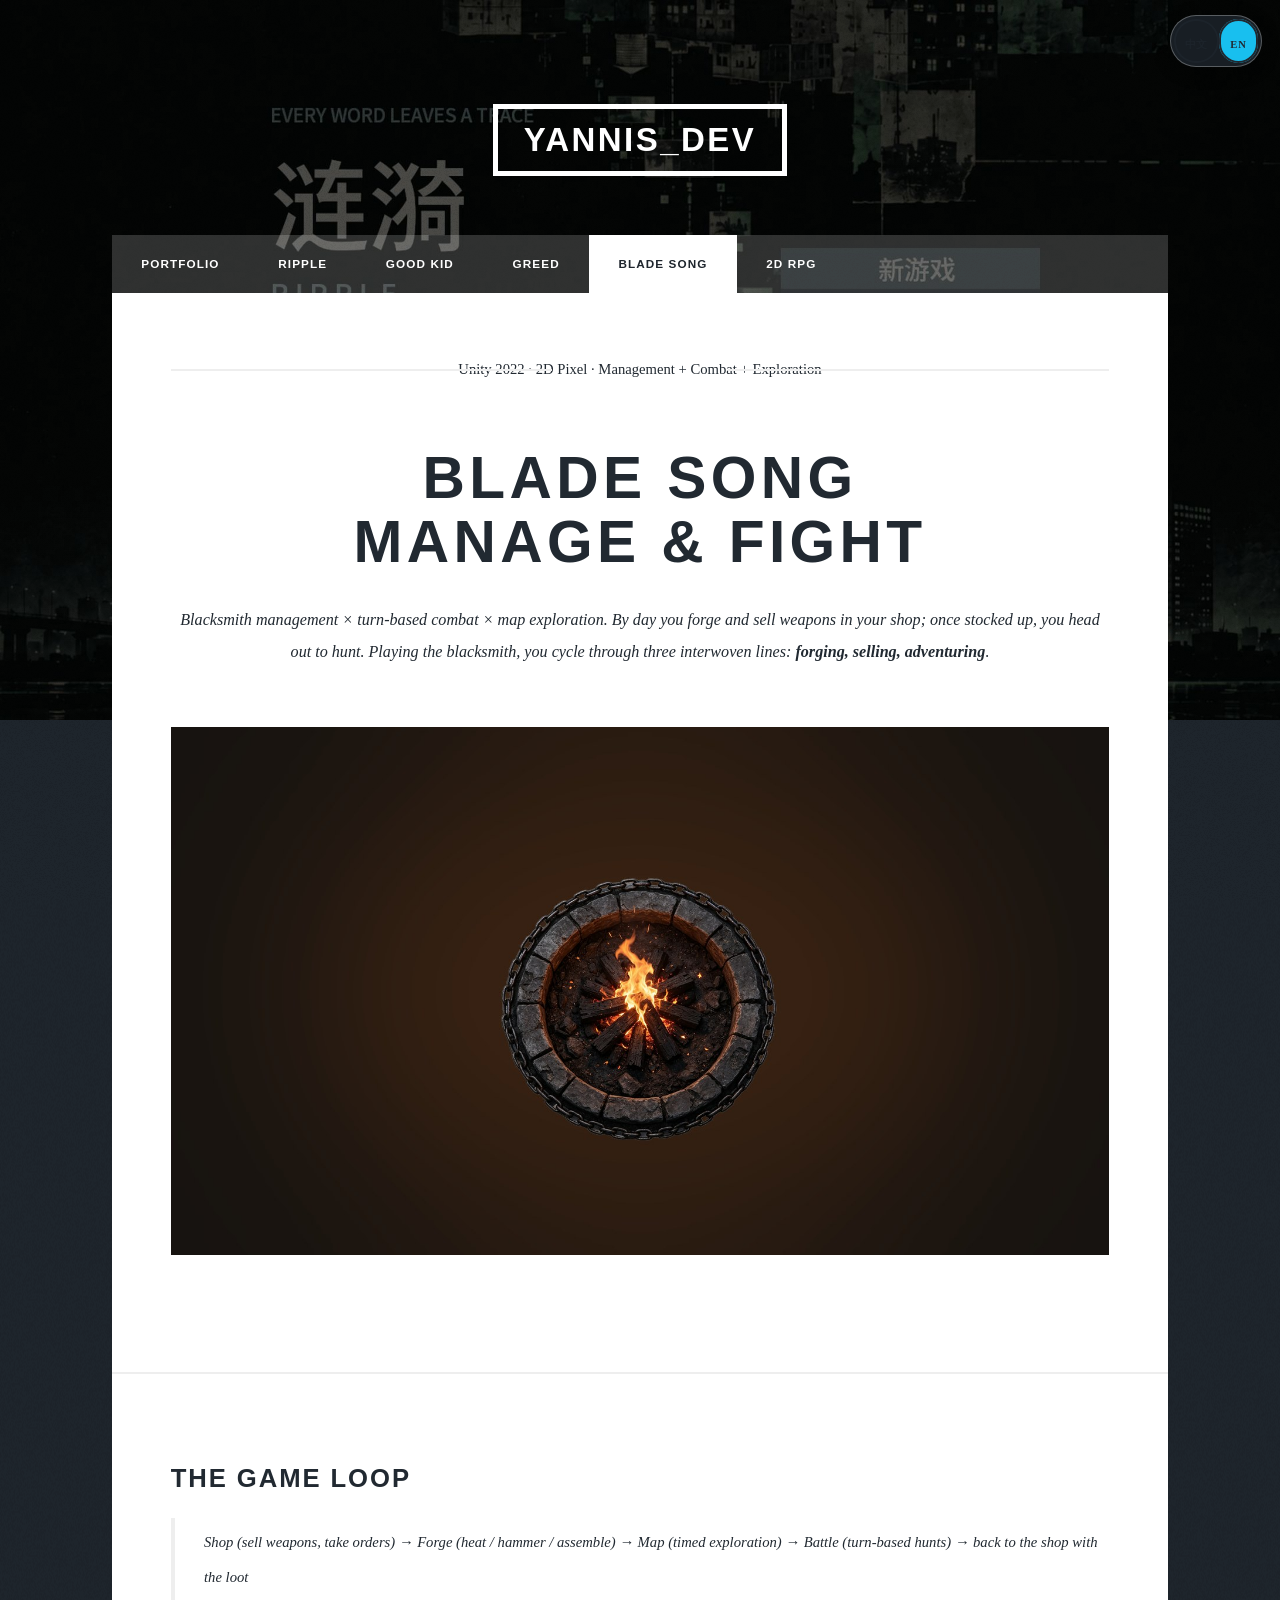
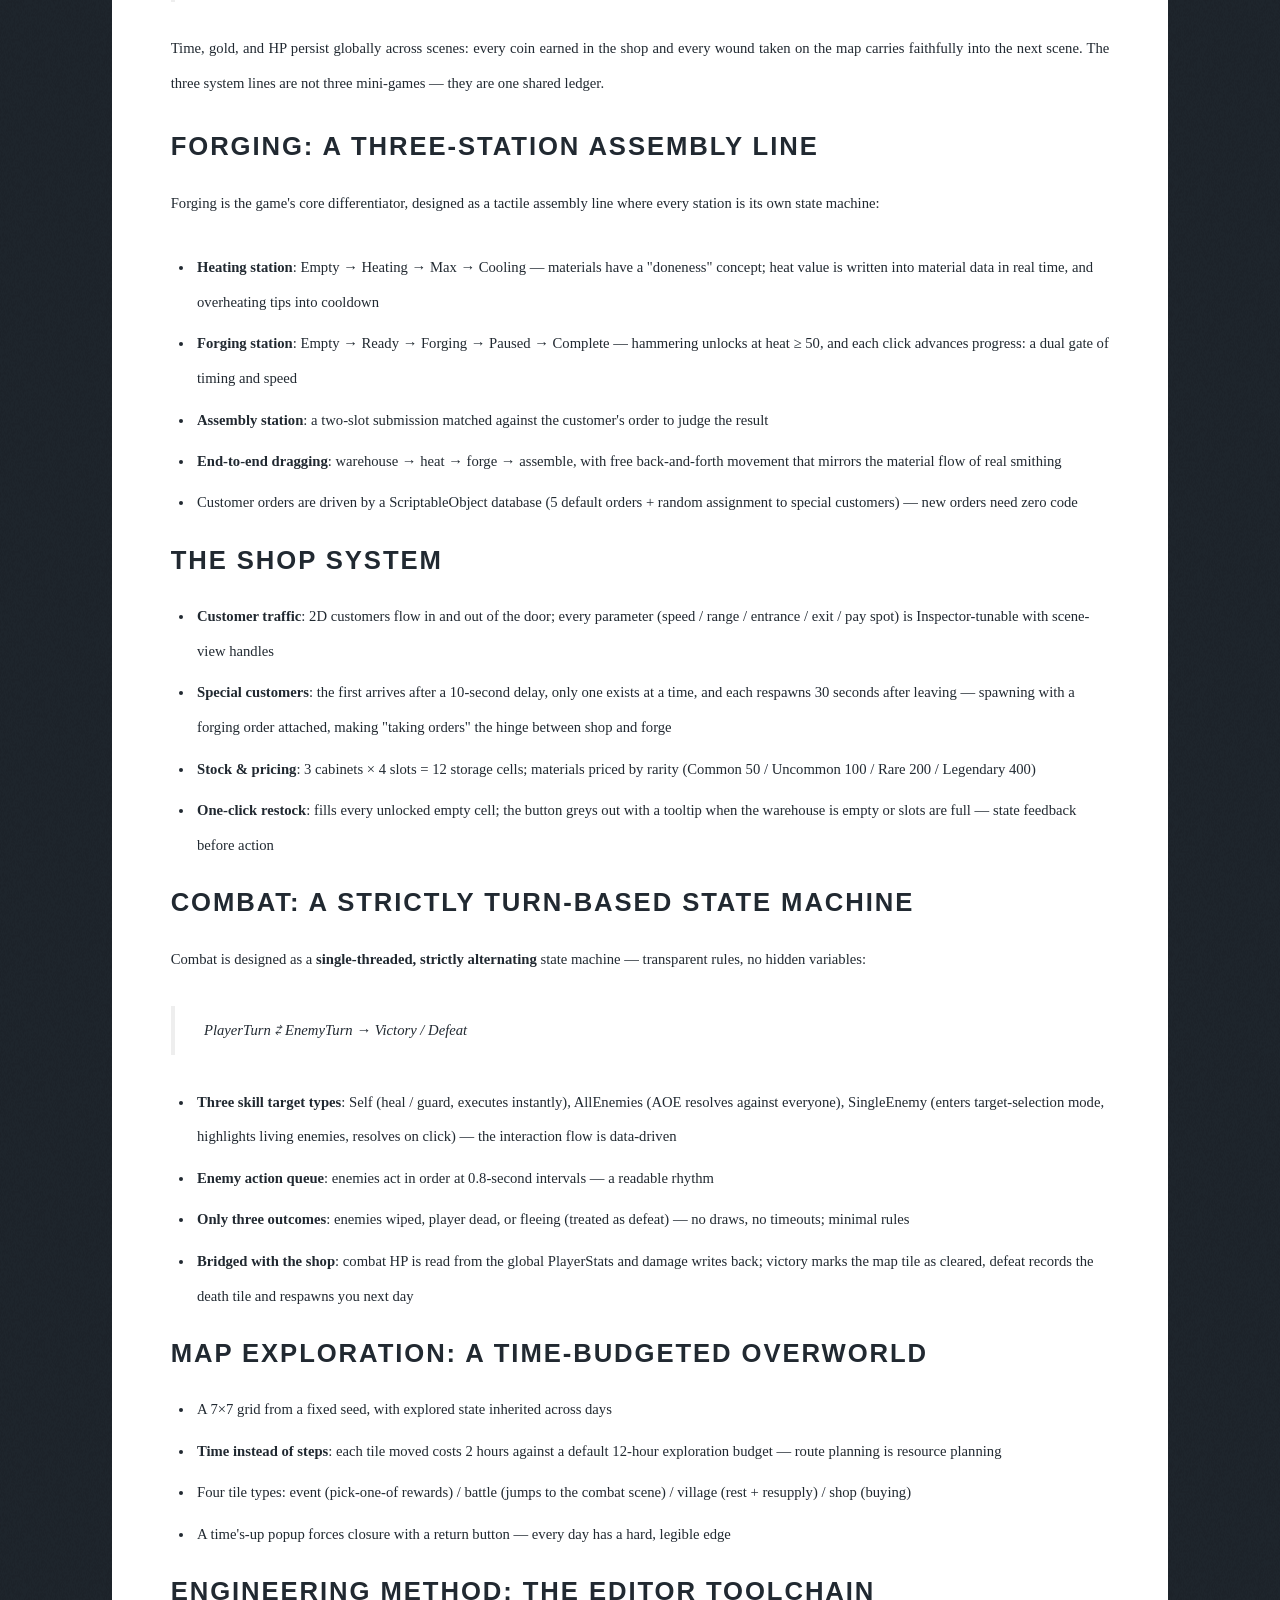
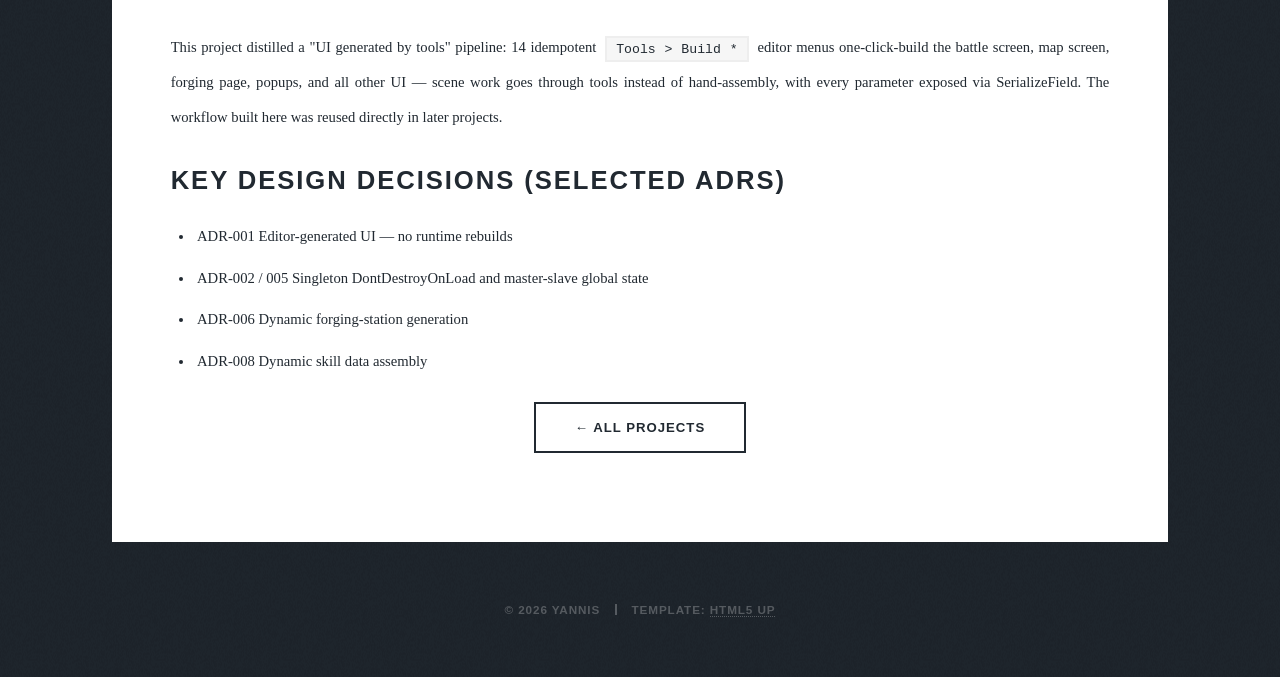
==== daoge.html @ 5f5fea61 "Split portfolio into its own page; homepage becomes personal intro with portfolio gateway" ====
<!DOCTYPE HTML>
<!--
	Massively by HTML5 UP (html5up.net | @ajlkn) · CCA 3.0
	项目详情页：刀歌 MANAGE & FIGHT
-->
<html lang="zh-CN">
	<head>
		<title>刀歌 MANAGE &amp; FIGHT · 系统设计 — Yannis 作品集</title>
		<meta charset="utf-8" />
		<meta name="viewport" content="width=device-width, initial-scale=1, user-scalable=no" />
		<meta name="description" content="《刀歌》：铁匠铺经营×回合制战斗×地图探索三合一——锻造三工位、回合制状态机与 7×7 地图探索的系统设计。" />
		<link rel="icon" href="data:image/svg+xml,%3Csvg xmlns='http://www.w3.org/2000/svg' viewBox='0 0 32 32'%3E%3Crect width='32' height='32' rx='7' fill='%23181512'/%3E%3Ccircle cx='16' cy='16' r='6' fill='%2318b28a'/%3E%3C/svg%3E" />
		<link rel="stylesheet" href="assets/css/main.css" />
		<link rel="stylesheet" href="assets/css/custom.css?v=3" />
		<noscript><link rel="stylesheet" href="assets/css/noscript.css" /></noscript>
	</head>
	<body class="is-preload">

		<div id="wrapper" class="fade-in">

			<div class="bg"></div>

			<header id="header">
				<a href="index.html" class="logo">YANNIS_DEV</a>
			</header>

			<nav id="nav">
				<ul class="links">
					<li><a href="projects.html">作品集</a></li>
					<li><a href="ripple.html">涟漪</a></li>
					<li><a href="goodkid.html">Good Kid</a></li>
					<li><a href="greed.html">贪婪</a></li>
					<li class="active"><a href="daoge.html">刀歌</a></li>
					<li><a href="rpg.html">2D RPG</a></li>
				</ul>
			</nav>

			<div id="main">

				<article class="post featured">
					<header class="major">
						<span class="date">Unity 2022 · 2D 像素 · 经营 + 战斗 + 探索</span>
						<h1>刀歌<br />
						MANAGE &amp; FIGHT</h1>
						<p>铁匠铺经营 × 回合制战斗 × 地图探索三合一——白天在铺子里打铁卖武器，攒够装备出门讨伐。玩家扮演铁匠，在<strong>锻造、售卖、冒险</strong>三条线之间循环推进。</p>
					</header>
					<a class="image main"><img src="images/daoge.jpg" alt="《刀歌》锻造火盆美术" /></a>
				</article>

				<article class="post">

					<h2>游戏循环</h2>
					<blockquote>经营（卖武器接订单）→ 锻造（加热 / 锻打 / 组装）→ 地图（限时探索）→ 战斗（回合制讨伐）→ 带着战利品回铺子</blockquote>
					<p>时间、金币、HP 三项全局状态跨场景持久化：经营里攒下的每一枚金币、地图上受的每一处伤，都会在下一个场景如实延续——三条系统线不是三个小游戏，而是同一份账本。</p>

					<h2>锻造系统：三工位流水线</h2>
					<p>锻造是本作的核心玩法差异点，设计成一条有物理感的流水线，每个工位是一个独立状态机：</p>
					<ul>
						<li><strong>加热台</strong>：Empty → Heating → Max → Cooling 四态——材料有「火候」概念，热力值实时写入材料数据，过热会进入冷却</li>
						<li><strong>锻造台</strong>：Empty → Ready → Forging → Paused → Complete——热力 ≥ 50 才允许锻打，玩家点击锻打推进度：火候与手速双重门槛</li>
						<li><strong>组装台</strong>：双槽位提交，匹配顾客任务需求判定成品</li>
						<li><strong>全链路拖拽</strong>：仓库 → 加热台 → 锻造台 → 组装台支持任意回转搬运，操作流贴近真实打铁的物料周转</li>
						<li>顾客任务由 ScriptableObject 数据库驱动（5 个默认任务 + 特殊顾客随机分配），新任务零代码扩展</li>
					</ul>

					<h2>经营系统</h2>
					<ul>
						<li><strong>顾客流</strong>：2D 移动的顾客进出店门，所有参数（速度 / 范围 / 出入口 / 付款位）Inspector 可调并配 Scene 视图可视化手柄</li>
						<li><strong>特殊顾客</strong>：首单延迟 10 秒入场，场上同时仅一位，离开 30 秒重生——生成即分配锻造任务，把「接单」变成经营与锻造的枢纽</li>
						<li><strong>库存与定价</strong>：3 柜 × 4 格共 12 格仓储；材料按稀有度定价（Common 50 / Uncommon 100 / Rare 200 / Legendary 400）</li>
						<li><strong>一键上架</strong>：补满全部非锁空格；仓库空或格子满时按钮变灰并给 Tooltip——状态反馈优先于操作</li>
					</ul>

					<h2>战斗系统：严格回合制状态机</h2>
					<p>战斗被设计成<strong>单线程、严格轮流</strong>的状态机，规则透明、无隐藏变量：</p>
					<blockquote>PlayerTurn ⇄ EnemyTurn → Victory / Defeat</blockquote>
					<ul>
						<li><strong>技能目标类型三分</strong>：Self（治疗 / 防御，直接执行）、AllEnemies（AOE 全体结算）、SingleEnemy（进入选目标模式，高亮存活敌人，点选才结算）——交互流程由数据驱动</li>
						<li><strong>敌人队列行动</strong>：按顺序依次动作，0.8 秒间隔，节奏可读</li>
						<li><strong>只有三种结果</strong>：全灭敌人、玩家死亡、逃跑（按 Defeat 处理）——没有平局与超时，规则极简</li>
						<li><strong>与经营互通</strong>：战斗中 HP 从全局 PlayerStats 读取，受伤同步回写；胜利标记地图格子已讨伐，失败记录死亡格、次日复活</li>
					</ul>

					<h2>地图探索：时间制的大地图</h2>
					<ul>
						<li>7×7 网格固定种子生成，跨天继承已探索状态</li>
						<li><strong>时间代替步数</strong>：每移动一格流逝 2 小时，默认 12 小时探索上限——路线规划是资源规划</li>
						<li>四类地块：事件（多选一奖励）/ 战斗（跳转战斗场景）/ 村庄（休整 + 补给）/ 商店（购买）</li>
						<li>时间耗尽弹窗强制收束，带返回按钮——每一天都有明确的边界感</li>
					</ul>

					<h2>工程方法：编辑器工具链</h2>
					<p>本项目沉淀了一条「UI 由工具生成」的管线：14 个 <code>Tools &gt; Build *</code> 幂等编辑器菜单一键搭建战斗界面、地图界面、锻造页面、弹窗等全部 UI——场景操作走工具而非手拼，参数全部 SerializeField 暴露。跑过一次的开发流程，直接复用进了后续项目。</p>

					<h2>关键设计决策（ADR 节选）</h2>
					<ul>
						<li>ADR-001 UI 编辑器化生成——运行时不重建</li>
						<li>ADR-002 / 005 单例 DontDestroyOnLoad 与主从模式的全局状态管理</li>
						<li>ADR-006 锻造台动态生成</li>
						<li>ADR-008 技能数据动态装配</li>
					</ul>

					<ul class="actions special">
						<li><a href="index.html" class="button large">← 返回全部项目</a></li>
					</ul>
				</article>

			</div>

			<div id="copyright">
				<ul><li>&copy; 2026 Yannis</li><li>设计模板: <a href="https://html5up.net">HTML5 UP</a></li></ul>
			</div>

		</div>

		<script src="assets/js/jquery.min.js"></script>
		<script src="assets/js/jquery.scrollex.min.js"></script>
		<script src="assets/js/jquery.scrolly.min.js"></script>
		<script src="assets/js/browser.min.js"></script>
		<script src="assets/js/breakpoints.min.js"></script>
		<script src="assets/js/util.js"></script>
		<script src="assets/js/main.js"></script>
		<script src="assets/js/i18n.js?v=3"></script>

	</body>
</html>
---- assets/css/main.css ----
@import url(fontawesome-all.min.css);

/*
	Massively by HTML5 UP (html5up.net | @ajlkn) · CCA 3.0
	字体：去除 Google Fonts 外链（大陆访问不可靠），改用系统字体栈。
	衬线（原 Merriweather）→ Georgia / Noto Serif SC / 宋体
	黑体重磅（原 Source Sans Pro 900）→ 系统黑体 + 粗字重
*/

:root {
	--font-serif: Georgia, "Times New Roman", "Noto Serif SC", "Source Han Serif SC", "SimSun", serif;
	--font-heavy: -apple-system, "Segoe UI", "PingFang SC", "Microsoft YaHei", "Noto Sans SC", sans-serif;
	--font-body: -apple-system, "Segoe UI", "PingFang SC", "Microsoft YaHei", "Noto Sans SC", sans-serif;
}

html, body, div, span, applet, object,
iframe, h1, h2, h3, h4, h5, h6, p, blockquote,
pre, a, abbr, acronym, address, big, cite,
code, del, dfn, em, img, ins, kbd, q, s, samp,
small, strike, strong, sub, sup, tt, var, b,
u, i, center, dl, dt, dd, ol, ul, li, fieldset,
form, label, legend, table, caption, tbody,
tfoot, thead, tr, th, td, article, aside,
canvas, details, embed, figure, figcaption,
footer, header, hgroup, menu, nav, output, ruby,
section, summary, time, mark, audio, video {
	margin: 0;
	padding: 0;
	border: 0;
	font-size: 100%;
	font: inherit;
	vertical-align: baseline;}

article, aside, details, figcaption, figure,
footer, header, hgroup, menu, nav, section {
	display: block;}

body {
	line-height: 1;
}

ol, ul {
	list-style: none;
}

blockquote, q {
	quotes: none;
}

	blockquote:before, blockquote:after, q:before, q:after {
		content: '';
		content: none;
	}

table {
	border-collapse: collapse;
	border-spacing: 0;
}

body {
	-webkit-text-size-adjust: none;
}

mark {
	background-color: transparent;
	color: inherit;
}

input::-moz-focus-inner {
	border: 0;
	padding: 0;
}

input, select, textarea {
	-moz-appearance: none;
	-webkit-appearance: none;
	-ms-appearance: none;
	appearance: none;
}

/* Basic */

	@-ms-viewport {
		width: device-width;
	}

	body {
		-ms-overflow-style: scrollbar;
	}

	@media screen and (max-width: 480px) {

		html, body {
			min-width: 320px;
		}

	}

	html {
		box-sizing: border-box;
	}

	*, *:before, *:after {
		box-sizing: inherit;
	}

	body {
		background-color: #1e252d;
	}

		body.is-preload *, body.is-preload *:before, body.is-preload *:after {
			-moz-animation: none !important;
			-webkit-animation: none !important;
			-ms-animation: none !important;
			animation: none !important;
			-moz-transition: none !important;
			-webkit-transition: none !important;
			-ms-transition: none !important;
			transition: none !important;
		}

/* Type */

	html {
		font-size: 16pt;
	}

		@media screen and (max-width: 1680px) {

			html {
				font-size: 12pt;
			}

		}

		@media screen and (max-width: 1280px) {

			html {
				font-size: 11pt;
			}

		}

		@media screen and (max-width: 360px) {

			html {
				font-size: 10pt;
			}

		}

	body {
		color: #212931;
	}

	body, input, select, textarea {
		font-family: "Merriweather", Georgia, serif;
		font-weight: 300;
		font-size: 1rem;
		line-height: 2.375;
	}

	a {
		-moz-transition: color 0.2s ease-in-out, background-color 0.2s ease-in-out, border-color 0.2s ease-in-out, box-shadow 0.2s ease-in-out;
		-webkit-transition: color 0.2s ease-in-out, background-color 0.2s ease-in-out, border-color 0.2s ease-in-out, box-shadow 0.2s ease-in-out;
		-ms-transition: color 0.2s ease-in-out, background-color 0.2s ease-in-out, border-color 0.2s ease-in-out, box-shadow 0.2s ease-in-out;
		transition: color 0.2s ease-in-out, background-color 0.2s ease-in-out, border-color 0.2s ease-in-out, box-shadow 0.2s ease-in-out;
		border-bottom: dotted 1px;
		text-decoration: none;
	}

		a:hover {
			border-bottom-color: transparent;
		}

	strong, b {
		font-weight: 600;
	}

	em, i {
		font-style: italic;
	}

	p {
		text-align: justify;
		margin: 0 0 2rem 0;
	}

	h1, h2, h3, h4, h5, h6 {
		font-family: "Source Sans Pro", Helvetica, sans-serif;
		font-weight: 900;
		line-height: 1.5;
		letter-spacing: 0.075em;
		text-transform: uppercase;
		margin: 0 0 1rem 0;
	}

		h1 a, h2 a, h3 a, h4 a, h5 a, h6 a {
			border-bottom: 0;
			color: inherit;
			text-decoration: none;
		}

	h1 {
		font-size: 4rem;
		line-height: 1.1;
		margin: 0 0 2rem 0;
	}

	h2 {
		font-size: 1.75rem;
		line-height: 1.3;
		margin: 0 0 1.5rem 0;
	}

	h3 {
		font-size: 1.25rem;
		margin: 0 0 1.5rem 0;
	}

	h4 {
		font-size: 1rem;
	}

	h5 {
		font-size: 0.9rem;
	}

	h6 {
		font-size: 0.8rem;
	}

	sub {
		font-size: 0.8rem;
		position: relative;
		top: 0.5rem;
	}

	sup {
		font-size: 0.8rem;
		position: relative;
		top: -0.5rem;
	}

	blockquote {
		border-left: solid 4px;
		font-style: italic;
		margin: 0 0 2rem 0;
		padding: 0.5rem 0 0.5rem 2rem;
	}

	code {
		border: solid 2px;
		font-family: "Courier New", monospace;
		font-size: 0.9rem;
		margin: 0 0.25rem;
		padding: 0.25rem 0.65rem;
	}

	pre {
		-webkit-overflow-scrolling: touch;
		font-family: "Courier New", monospace;
		font-size: 0.9rem;
		margin: 0 0 2rem 0;
	}

		pre code {
			display: block;
			line-height: 1.75;
			padding: 1rem 1.5rem;
			overflow-x: auto;
		}

	hr {
		border: 0;
		border-bottom: solid 2px;
		margin: 3rem 0;
	}

		hr.major {
			margin: 5rem 0;
		}

	.align-left {
		text-align: left;
	}

	.align-center {
		text-align: center;
	}

	.align-right {
		text-align: right;
	}

	input, select, textarea {
		color: #212931;
	}

	a {
		color: #212931;
		border-bottom-color: rgba(33, 41, 49, 0.5);
	}

		a:hover {
			border-bottom-color: transparent;
			color: #18bfef !important;
		}

	strong, b {
		color: #212931;
	}

	h1, h2, h3, h4, h5, h6 {
		color: #212931;
	}

	blockquote {
		border-left-color: #eeeeee;
	}

	code {
		background: rgba(220, 220, 220, 0.25);
		border-color: #eeeeee;
	}

	hr {
		border-bottom-color: #eeeeee;
	}

/* Row */

	.row {
		display: flex;
		flex-wrap: wrap;
		box-sizing: border-box;
		align-items: stretch;
	}

		.row > * {
			box-sizing: border-box;
		}

		.row.gtr-uniform > * > :last-child {
			margin-bottom: 0;
		}

		.row.aln-left {
			justify-content: flex-start;
		}

		.row.aln-center {
			justify-content: center;
		}

		.row.aln-right {
			justify-content: flex-end;
		}

		.row.aln-top {
			align-items: flex-start;
		}

		.row.aln-middle {
			align-items: center;
		}

		.row.aln-bottom {
			align-items: flex-end;
		}

		.row > .imp {
			order: -1;
		}

		.row > .col-1 {
			width: 8.33333%;
		}

		.row > .off-1 {
			margin-left: 8.33333%;
		}

		.row > .col-2 {
			width: 16.66667%;
		}

		.row > .off-2 {
			margin-left: 16.66667%;
		}

		.row > .col-3 {
			width: 25%;
		}

		.row > .off-3 {
			margin-left: 25%;
		}

		.row > .col-4 {
			width: 33.33333%;
		}

		.row > .off-4 {
			margin-left: 33.33333%;
		}

		.row > .col-5 {
			width: 41.66667%;
		}

		.row > .off-5 {
			margin-left: 41.66667%;
		}

		.row > .col-6 {
			width: 50%;
		}

		.row > .off-6 {
			margin-left: 50%;
		}

		.row > .col-7 {
			width: 58.33333%;
		}

		.row > .off-7 {
			margin-left: 58.33333%;
		}

		.row > .col-8 {
			width: 66.66667%;
		}

		.row > .off-8 {
			margin-left: 66.66667%;
		}

		.row > .col-9 {
			width: 75%;
		}

		.row > .off-9 {
			margin-left: 75%;
		}

		.row > .col-10 {
			width: 83.33333%;
		}

		.row > .off-10 {
			margin-left: 83.33333%;
		}

		.row > .col-11 {
			width: 91.66667%;
		}

		.row > .off-11 {
			margin-left: 91.66667%;
		}

		.row > .col-12 {
			width: 100%;
		}

		.row > .off-12 {
			margin-left: 100%;
		}

		.row.gtr-0 {
			margin-top: 0;
			margin-left: 0rem;
		}

			.row.gtr-0 > * {
				padding: 0 0 0 0rem;
			}

			.row.gtr-0.gtr-uniform {
				margin-top: 0rem;
			}

				.row.gtr-0.gtr-uniform > * {
					padding-top: 0rem;
				}

		.row.gtr-25 {
			margin-top: 0;
			margin-left: -0.375rem;
		}

			.row.gtr-25 > * {
				padding: 0 0 0 0.375rem;
			}

			.row.gtr-25.gtr-uniform {
				margin-top: -0.375rem;
			}

				.row.gtr-25.gtr-uniform > * {
					padding-top: 0.375rem;
				}

		.row.gtr-50 {
			margin-top: 0;
			margin-left: -0.75rem;
		}

			.row.gtr-50 > * {
				padding: 0 0 0 0.75rem;
			}

			.row.gtr-50.gtr-uniform {
				margin-top: -0.75rem;
			}

				.row.gtr-50.gtr-uniform > * {
					padding-top: 0.75rem;
				}

		.row {
			margin-top: 0;
			margin-left: -1.5rem;
		}

			.row > * {
				padding: 0 0 0 1.5rem;
			}

			.row.gtr-uniform {
				margin-top: -1.5rem;
			}

				.row.gtr-uniform > * {
					padding-top: 1.5rem;
				}

		.row.gtr-150 {
			margin-top: 0;
			margin-left: -2.25rem;
		}

			.row.gtr-150 > * {
				padding: 0 0 0 2.25rem;
			}

			.row.gtr-150.gtr-uniform {
				margin-top: -2.25rem;
			}

				.row.gtr-150.gtr-uniform > * {
					padding-top: 2.25rem;
				}

		.row.gtr-200 {
			margin-top: 0;
			margin-left: -3rem;
		}

			.row.gtr-200 > * {
				padding: 0 0 0 3rem;
			}

			.row.gtr-200.gtr-uniform {
				margin-top: -3rem;
			}

				.row.gtr-200.gtr-uniform > * {
					padding-top: 3rem;
				}

		@media screen and (max-width: 1680px) {

			.row {
				display: flex;
				flex-wrap: wrap;
				box-sizing: border-box;
				align-items: stretch;
			}

				.row > * {
					box-sizing: border-box;
				}

				.row.gtr-uniform > * > :last-child {
					margin-bottom: 0;
				}

				.row.aln-left {
					justify-content: flex-start;
				}

				.row.aln-center {
					justify-content: center;
				}

				.row.aln-right {
					justify-content: flex-end;
				}

				.row.aln-top {
					align-items: flex-start;
				}

				.row.aln-middle {
					align-items: center;
				}

				.row.aln-bottom {
					align-items: flex-end;
				}

				.row > .imp-xlarge {
					order: -1;
				}

				.row > .col-1-xlarge {
					width: 8.33333%;
				}

				.row > .off-1-xlarge {
					margin-left: 8.33333%;
				}

				.row > .col-2-xlarge {
					width: 16.66667%;
				}

				.row > .off-2-xlarge {
					margin-left: 16.66667%;
				}

				.row > .col-3-xlarge {
					width: 25%;
				}

				.row > .off-3-xlarge {
					margin-left: 25%;
				}

				.row > .col-4-xlarge {
					width: 33.33333%;
				}

				.row > .off-4-xlarge {
					margin-left: 33.33333%;
				}

				.row > .col-5-xlarge {
					width: 41.66667%;
				}

				.row > .off-5-xlarge {
					margin-left: 41.66667%;
				}

				.row > .col-6-xlarge {
					width: 50%;
				}

				.row > .off-6-xlarge {
					margin-left: 50%;
				}

				.row > .col-7-xlarge {
					width: 58.33333%;
				}

				.row > .off-7-xlarge {
					margin-left: 58.33333%;
				}

				.row > .col-8-xlarge {
					width: 66.66667%;
				}

				.row > .off-8-xlarge {
					margin-left: 66.66667%;
				}

				.row > .col-9-xlarge {
					width: 75%;
				}

				.row > .off-9-xlarge {
					margin-left: 75%;
				}

				.row > .col-10-xlarge {
					width: 83.33333%;
				}

				.row > .off-10-xlarge {
					margin-left: 83.33333%;
				}

				.row > .col-11-xlarge {
					width: 91.66667%;
				}

				.row > .off-11-xlarge {
					margin-left: 91.66667%;
				}

				.row > .col-12-xlarge {
					width: 100%;
				}

				.row > .off-12-xlarge {
					margin-left: 100%;
				}

				.row.gtr-0 {
					margin-top: 0;
					margin-left: 0rem;
				}

					.row.gtr-0 > * {
						padding: 0 0 0 0rem;
					}

					.row.gtr-0.gtr-uniform {
						margin-top: 0rem;
					}

						.row.gtr-0.gtr-uniform > * {
							padding-top: 0rem;
						}

				.row.gtr-25 {
					margin-top: 0;
					margin-left: -0.375rem;
				}

					.row.gtr-25 > * {
						padding: 0 0 0 0.375rem;
					}

					.row.gtr-25.gtr-uniform {
						margin-top: -0.375rem;
					}

						.row.gtr-25.gtr-uniform > * {
							padding-top: 0.375rem;
						}

				.row.gtr-50 {
					margin-top: 0;
					margin-left: -0.75rem;
				}

					.row.gtr-50 > * {
						padding: 0 0 0 0.75rem;
					}

					.row.gtr-50.gtr-uniform {
						margin-top: -0.75rem;
					}

						.row.gtr-50.gtr-uniform > * {
							padding-top: 0.75rem;
						}

				.row {
					margin-top: 0;
					margin-left: -1.5rem;
				}

					.row > * {
						padding: 0 0 0 1.5rem;
					}

					.row.gtr-uniform {
						margin-top: -1.5rem;
					}

						.row.gtr-uniform > * {
							padding-top: 1.5rem;
						}

				.row.gtr-150 {
					margin-top: 0;
					margin-left: -2.25rem;
				}

					.row.gtr-150 > * {
						padding: 0 0 0 2.25rem;
					}

					.row.gtr-150.gtr-uniform {
						margin-top: -2.25rem;
					}

						.row.gtr-150.gtr-uniform > * {
							padding-top: 2.25rem;
						}

				.row.gtr-200 {
					margin-top: 0;
					margin-left: -3rem;
				}

					.row.gtr-200 > * {
						padding: 0 0 0 3rem;
					}

					.row.gtr-200.gtr-uniform {
						margin-top: -3rem;
					}

						.row.gtr-200.gtr-uniform > * {
							padding-top: 3rem;
						}

		}

		@media screen and (max-width: 1280px) {

			.row {
				display: flex;
				flex-wrap: wrap;
				box-sizing: border-box;
				align-items: stretch;
			}

				.row > * {
					box-sizing: border-box;
				}

				.row.gtr-uniform > * > :last-child {
					margin-bottom: 0;
				}

				.row.aln-left {
					justify-content: flex-start;
				}

				.row.aln-center {
					justify-content: center;
				}

				.row.aln-right {
					justify-content: flex-end;
				}

				.row.aln-top {
					align-items: flex-start;
				}

				.row.aln-middle {
					align-items: center;
				}

				.row.aln-bottom {
					align-items: flex-end;
				}

				.row > .imp-large {
					order: -1;
				}

				.row > .col-1-large {
					width: 8.33333%;
				}

				.row > .off-1-large {
					margin-left: 8.33333%;
				}

				.row > .col-2-large {
					width: 16.66667%;
				}

				.row > .off-2-large {
					margin-left: 16.66667%;
				}

				.row > .col-3-large {
					width: 25%;
				}

				.row > .off-3-large {
					margin-left: 25%;
				}

				.row > .col-4-large {
					width: 33.33333%;
				}

				.row > .off-4-large {
					margin-left: 33.33333%;
				}

				.row > .col-5-large {
					width: 41.66667%;
				}

				.row > .off-5-large {
					margin-left: 41.66667%;
				}

				.row > .col-6-large {
					width: 50%;
				}

				.row > .off-6-large {
					margin-left: 50%;
				}

				.row > .col-7-large {
					width: 58.33333%;
				}

				.row > .off-7-large {
					margin-left: 58.33333%;
				}

				.row > .col-8-large {
					width: 66.66667%;
				}

				.row > .off-8-large {
					margin-left: 66.66667%;
				}

				.row > .col-9-large {
					width: 75%;
				}

				.row > .off-9-large {
					margin-left: 75%;
				}

				.row > .col-10-large {
					width: 83.33333%;
				}

				.row > .off-10-large {
					margin-left: 83.33333%;
				}

				.row > .col-11-large {
					width: 91.66667%;
				}

				.row > .off-11-large {
					margin-left: 91.66667%;
				}

				.row > .col-12-large {
					width: 100%;
				}

				.row > .off-12-large {
					margin-left: 100%;
				}

				.row.gtr-0 {
					margin-top: 0;
					margin-left: 0rem;
				}

					.row.gtr-0 > * {
						padding: 0 0 0 0rem;
					}

					.row.gtr-0.gtr-uniform {
						margin-top: 0rem;
					}

						.row.gtr-0.gtr-uniform > * {
							padding-top: 0rem;
						}

				.row.gtr-25 {
					margin-top: 0;
					margin-left: -0.375rem;
				}

					.row.gtr-25 > * {
						padding: 0 0 0 0.375rem;
					}

					.row.gtr-25.gtr-uniform {
						margin-top: -0.375rem;
					}

						.row.gtr-25.gtr-uniform > * {
							padding-top: 0.375rem;
						}

				.row.gtr-50 {
					margin-top: 0;
					margin-left: -0.75rem;
				}

					.row.gtr-50 > * {
						padding: 0 0 0 0.75rem;
					}

					.row.gtr-50.gtr-uniform {
						margin-top: -0.75rem;
					}

						.row.gtr-50.gtr-uniform > * {
							padding-top: 0.75rem;
						}

				.row {
					margin-top: 0;
					margin-left: -1.5rem;
				}

					.row > * {
						padding: 0 0 0 1.5rem;
					}

					.row.gtr-uniform {
						margin-top: -1.5rem;
					}

						.row.gtr-uniform > * {
							padding-top: 1.5rem;
						}

				.row.gtr-150 {
					margin-top: 0;
					margin-left: -2.25rem;
				}

					.row.gtr-150 > * {
						padding: 0 0 0 2.25rem;
					}

					.row.gtr-150.gtr-uniform {
						margin-top: -2.25rem;
					}

						.row.gtr-150.gtr-uniform > * {
							padding-top: 2.25rem;
						}

				.row.gtr-200 {
					margin-top: 0;
					margin-left: -3rem;
				}

					.row.gtr-200 > * {
						padding: 0 0 0 3rem;
					}

					.row.gtr-200.gtr-uniform {
						margin-top: -3rem;
					}

						.row.gtr-200.gtr-uniform > * {
							padding-top: 3rem;
						}

		}

		@media screen and (max-width: 980px) {

			.row {
				display: flex;
				flex-wrap: wrap;
				box-sizing: border-box;
				align-items: stretch;
			}

				.row > * {
					box-sizing: border-box;
				}

				.row.gtr-uniform > * > :last-child {
					margin-bottom: 0;
				}

				.row.aln-left {
					justify-content: flex-start;
				}

				.row.aln-center {
					justify-content: center;
				}

				.row.aln-right {
					justify-content: flex-end;
				}

				.row.aln-top {
					align-items: flex-start;
				}

				.row.aln-middle {
					align-items: center;
				}

				.row.aln-bottom {
					align-items: flex-end;
				}

				.row > .imp-medium {
					order: -1;
				}

				.row > .col-1-medium {
					width: 8.33333%;
				}

				.row > .off-1-medium {
					margin-left: 8.33333%;
				}

				.row > .col-2-medium {
					width: 16.66667%;
				}

				.row > .off-2-medium {
					margin-left: 16.66667%;
				}

				.row > .col-3-medium {
					width: 25%;
				}

				.row > .off-3-medium {
					margin-left: 25%;
				}

				.row > .col-4-medium {
					width: 33.33333%;
				}

				.row > .off-4-medium {
					margin-left: 33.33333%;
				}

				.row > .col-5-medium {
					width: 41.66667%;
				}

				.row > .off-5-medium {
					margin-left: 41.66667%;
				}

				.row > .col-6-medium {
					width: 50%;
				}

				.row > .off-6-medium {
					margin-left: 50%;
				}

				.row > .col-7-medium {
					width: 58.33333%;
				}

				.row > .off-7-medium {
					margin-left: 58.33333%;
				}

				.row > .col-8-medium {
					width: 66.66667%;
				}

				.row > .off-8-medium {
					margin-left: 66.66667%;
				}

				.row > .col-9-medium {
					width: 75%;
				}

				.row > .off-9-medium {
					margin-left: 75%;
				}

				.row > .col-10-medium {
					width: 83.33333%;
				}

				.row > .off-10-medium {
					margin-left: 83.33333%;
				}

				.row > .col-11-medium {
					width: 91.66667%;
				}

				.row > .off-11-medium {
					margin-left: 91.66667%;
				}

				.row > .col-12-medium {
					width: 100%;
				}

				.row > .off-12-medium {
					margin-left: 100%;
				}

				.row.gtr-0 {
					margin-top: 0;
					margin-left: 0rem;
				}

					.row.gtr-0 > * {
						padding: 0 0 0 0rem;
					}

					.row.gtr-0.gtr-uniform {
						margin-top: 0rem;
					}

						.row.gtr-0.gtr-uniform > * {
							padding-top: 0rem;
						}

				.row.gtr-25 {
					margin-top: 0;
					margin-left: -0.375rem;
				}

					.row.gtr-25 > * {
						padding: 0 0 0 0.375rem;
					}

					.row.gtr-25.gtr-uniform {
						margin-top: -0.375rem;
					}

						.row.gtr-25.gtr-uniform > * {
							padding-top: 0.375rem;
						}

				.row.gtr-50 {
					margin-top: 0;
					margin-left: -0.75rem;
				}

					.row.gtr-50 > * {
						padding: 0 0 0 0.75rem;
					}

					.row.gtr-50.gtr-uniform {
						margin-top: -0.75rem;
					}

						.row.gtr-50.gtr-uniform > * {
							padding-top: 0.75rem;
						}

				.row {
					margin-top: 0;
					margin-left: -1.5rem;
				}

					.row > * {
						padding: 0 0 0 1.5rem;
					}

					.row.gtr-uniform {
						margin-top: -1.5rem;
					}

						.row.gtr-uniform > * {
							padding-top: 1.5rem;
						}

				.row.gtr-150 {
					margin-top: 0;
					margin-left: -2.25rem;
				}

					.row.gtr-150 > * {
						padding: 0 0 0 2.25rem;
					}

					.row.gtr-150.gtr-uniform {
						margin-top: -2.25rem;
					}

						.row.gtr-150.gtr-uniform > * {
							padding-top: 2.25rem;
						}

				.row.gtr-200 {
					margin-top: 0;
					margin-left: -3rem;
				}

					.row.gtr-200 > * {
						padding: 0 0 0 3rem;
					}

					.row.gtr-200.gtr-uniform {
						margin-top: -3rem;
					}

						.row.gtr-200.gtr-uniform > * {
							padding-top: 3rem;
						}

		}

		@media screen and (max-width: 736px) {

			.row {
				display: flex;
				flex-wrap: wrap;
				box-sizing: border-box;
				align-items: stretch;
			}

				.row > * {
					box-sizing: border-box;
				}

				.row.gtr-uniform > * > :last-child {
					margin-bottom: 0;
				}

				.row.aln-left {
					justify-content: flex-start;
				}

				.row.aln-center {
					justify-content: center;
				}

				.row.aln-right {
					justify-content: flex-end;
				}

				.row.aln-top {
					align-items: flex-start;
				}

				.row.aln-middle {
					align-items: center;
				}

				.row.aln-bottom {
					align-items: flex-end;
				}

				.row > .imp-small {
					order: -1;
				}

				.row > .col-1-small {
					width: 8.33333%;
				}

				.row > .off-1-small {
					margin-left: 8.33333%;
				}

				.row > .col-2-small {
					width: 16.66667%;
				}

				.row > .off-2-small {
					margin-left: 16.66667%;
				}

				.row > .col-3-small {
					width: 25%;
				}

				.row > .off-3-small {
					margin-left: 25%;
				}

				.row > .col-4-small {
					width: 33.33333%;
				}

				.row > .off-4-small {
					margin-left: 33.33333%;
				}

				.row > .col-5-small {
					width: 41.66667%;
				}

				.row > .off-5-small {
					margin-left: 41.66667%;
				}

				.row > .col-6-small {
					width: 50%;
				}

				.row > .off-6-small {
					margin-left: 50%;
				}

				.row > .col-7-small {
					width: 58.33333%;
				}

				.row > .off-7-small {
					margin-left: 58.33333%;
				}

				.row > .col-8-small {
					width: 66.66667%;
				}

				.row > .off-8-small {
					margin-left: 66.66667%;
				}

				.row > .col-9-small {
					width: 75%;
				}

				.row > .off-9-small {
					margin-left: 75%;
				}

				.row > .col-10-small {
					width: 83.33333%;
				}

				.row > .off-10-small {
					margin-left: 83.33333%;
				}

				.row > .col-11-small {
					width: 91.66667%;
				}

				.row > .off-11-small {
					margin-left: 91.66667%;
				}

				.row > .col-12-small {
					width: 100%;
				}

				.row > .off-12-small {
					margin-left: 100%;
				}

				.row.gtr-0 {
					margin-top: 0;
					margin-left: 0rem;
				}

					.row.gtr-0 > * {
						padding: 0 0 0 0rem;
					}

					.row.gtr-0.gtr-uniform {
						margin-top: 0rem;
					}

						.row.gtr-0.gtr-uniform > * {
							padding-top: 0rem;
						}

				.row.gtr-25 {
					margin-top: 0;
					margin-left: -0.375rem;
				}

					.row.gtr-25 > * {
						padding: 0 0 0 0.375rem;
					}

					.row.gtr-25.gtr-uniform {
						margin-top: -0.375rem;
					}

						.row.gtr-25.gtr-uniform > * {
							padding-top: 0.375rem;
						}

				.row.gtr-50 {
					margin-top: 0;
					margin-left: -0.75rem;
				}

					.row.gtr-50 > * {
						padding: 0 0 0 0.75rem;
					}

					.row.gtr-50.gtr-uniform {
						margin-top: -0.75rem;
					}

						.row.gtr-50.gtr-uniform > * {
							padding-top: 0.75rem;
						}

				.row {
					margin-top: 0;
					margin-left: -1.5rem;
				}

					.row > * {
						padding: 0 0 0 1.5rem;
					}

					.row.gtr-uniform {
						margin-top: -1.5rem;
					}

						.row.gtr-uniform > * {
							padding-top: 1.5rem;
						}

				.row.gtr-150 {
					margin-top: 0;
					margin-left: -2.25rem;
				}

					.row.gtr-150 > * {
						padding: 0 0 0 2.25rem;
					}

					.row.gtr-150.gtr-uniform {
						margin-top: -2.25rem;
					}

						.row.gtr-150.gtr-uniform > * {
							padding-top: 2.25rem;
						}

				.row.gtr-200 {
					margin-top: 0;
					margin-left: -3rem;
				}

					.row.gtr-200 > * {
						padding: 0 0 0 3rem;
					}

					.row.gtr-200.gtr-uniform {
						margin-top: -3rem;
					}

						.row.gtr-200.gtr-uniform > * {
							padding-top: 3rem;
						}

		}

		@media screen and (max-width: 480px) {

			.row {
				display: flex;
				flex-wrap: wrap;
				box-sizing: border-box;
				align-items: stretch;
			}

				.row > * {
					box-sizing: border-box;
				}

				.row.gtr-uniform > * > :last-child {
					margin-bottom: 0;
				}

				.row.aln-left {
					justify-content: flex-start;
				}

				.row.aln-center {
					justify-content: center;
				}

				.row.aln-right {
					justify-content: flex-end;
				}

				.row.aln-top {
					align-items: flex-start;
				}

				.row.aln-middle {
					align-items: center;
				}

				.row.aln-bottom {
					align-items: flex-end;
				}

				.row > .imp-xsmall {
					order: -1;
				}

				.row > .col-1-xsmall {
					width: 8.33333%;
				}

				.row > .off-1-xsmall {
					margin-left: 8.33333%;
				}

				.row > .col-2-xsmall {
					width: 16.66667%;
				}

				.row > .off-2-xsmall {
					margin-left: 16.66667%;
				}

				.row > .col-3-xsmall {
					width: 25%;
				}

				.row > .off-3-xsmall {
					margin-left: 25%;
				}

				.row > .col-4-xsmall {
					width: 33.33333%;
				}

				.row > .off-4-xsmall {
					margin-left: 33.33333%;
				}

				.row > .col-5-xsmall {
					width: 41.66667%;
				}

				.row > .off-5-xsmall {
					margin-left: 41.66667%;
				}

				.row > .col-6-xsmall {
					width: 50%;
				}

				.row > .off-6-xsmall {
					margin-left: 50%;
				}

				.row > .col-7-xsmall {
					width: 58.33333%;
				}

				.row > .off-7-xsmall {
					margin-left: 58.33333%;
				}

				.row > .col-8-xsmall {
					width: 66.66667%;
				}

				.row > .off-8-xsmall {
					margin-left: 66.66667%;
				}

				.row > .col-9-xsmall {
					width: 75%;
				}

				.row > .off-9-xsmall {
					margin-left: 75%;
				}

				.row > .col-10-xsmall {
					width: 83.33333%;
				}

				.row > .off-10-xsmall {
					margin-left: 83.33333%;
				}

				.row > .col-11-xsmall {
					width: 91.66667%;
				}

				.row > .off-11-xsmall {
					margin-left: 91.66667%;
				}

				.row > .col-12-xsmall {
					width: 100%;
				}

				.row > .off-12-xsmall {
					margin-left: 100%;
				}

				.row.gtr-0 {
					margin-top: 0;
					margin-left: 0rem;
				}

					.row.gtr-0 > * {
						padding: 0 0 0 0rem;
					}

					.row.gtr-0.gtr-uniform {
						margin-top: 0rem;
					}

						.row.gtr-0.gtr-uniform > * {
							padding-top: 0rem;
						}

				.row.gtr-25 {
					margin-top: 0;
					margin-left: -0.375rem;
				}

					.row.gtr-25 > * {
						padding: 0 0 0 0.375rem;
					}

					.row.gtr-25.gtr-uniform {
						margin-top: -0.375rem;
					}

						.row.gtr-25.gtr-uniform > * {
							padding-top: 0.375rem;
						}

				.row.gtr-50 {
					margin-top: 0;
					margin-left: -0.75rem;
				}

					.row.gtr-50 > * {
						padding: 0 0 0 0.75rem;
					}

					.row.gtr-50.gtr-uniform {
						margin-top: -0.75rem;
					}

						.row.gtr-50.gtr-uniform > * {
							padding-top: 0.75rem;
						}

				.row {
					margin-top: 0;
					margin-left: -1.5rem;
				}

					.row > * {
						padding: 0 0 0 1.5rem;
					}

					.row.gtr-uniform {
						margin-top: -1.5rem;
					}

						.row.gtr-uniform > * {
							padding-top: 1.5rem;
						}

				.row.gtr-150 {
					margin-top: 0;
					margin-left: -2.25rem;
				}

					.row.gtr-150 > * {
						padding: 0 0 0 2.25rem;
					}

					.row.gtr-150.gtr-uniform {
						margin-top: -2.25rem;
					}

						.row.gtr-150.gtr-uniform > * {
							padding-top: 2.25rem;
						}

				.row.gtr-200 {
					margin-top: 0;
					margin-left: -3rem;
				}

					.row.gtr-200 > * {
						padding: 0 0 0 3rem;
					}

					.row.gtr-200.gtr-uniform {
						margin-top: -3rem;
					}

						.row.gtr-200.gtr-uniform > * {
							padding-top: 3rem;
						}

		}

		@media screen and (max-width: 360px) {

			.row {
				display: flex;
				flex-wrap: wrap;
				box-sizing: border-box;
				align-items: stretch;
			}

				.row > * {
					box-sizing: border-box;
				}

				.row.gtr-uniform > * > :last-child {
					margin-bottom: 0;
				}

				.row.aln-left {
					justify-content: flex-start;
				}

				.row.aln-center {
					justify-content: center;
				}

				.row.aln-right {
					justify-content: flex-end;
				}

				.row.aln-top {
					align-items: flex-start;
				}

				.row.aln-middle {
					align-items: center;
				}

				.row.aln-bottom {
					align-items: flex-end;
				}

				.row > .imp-xxsmall {
					order: -1;
				}

				.row > .col-1-xxsmall {
					width: 8.33333%;
				}

				.row > .off-1-xxsmall {
					margin-left: 8.33333%;
				}

				.row > .col-2-xxsmall {
					width: 16.66667%;
				}

				.row > .off-2-xxsmall {
					margin-left: 16.66667%;
				}

				.row > .col-3-xxsmall {
					width: 25%;
				}

				.row > .off-3-xxsmall {
					margin-left: 25%;
				}

				.row > .col-4-xxsmall {
					width: 33.33333%;
				}

				.row > .off-4-xxsmall {
					margin-left: 33.33333%;
				}

				.row > .col-5-xxsmall {
					width: 41.66667%;
				}

				.row > .off-5-xxsmall {
					margin-left: 41.66667%;
				}

				.row > .col-6-xxsmall {
					width: 50%;
				}

				.row > .off-6-xxsmall {
					margin-left: 50%;
				}

				.row > .col-7-xxsmall {
					width: 58.33333%;
				}

				.row > .off-7-xxsmall {
					margin-left: 58.33333%;
				}

				.row > .col-8-xxsmall {
					width: 66.66667%;
				}

				.row > .off-8-xxsmall {
					margin-left: 66.66667%;
				}

				.row > .col-9-xxsmall {
					width: 75%;
				}

				.row > .off-9-xxsmall {
					margin-left: 75%;
				}

				.row > .col-10-xxsmall {
					width: 83.33333%;
				}

				.row > .off-10-xxsmall {
					margin-left: 83.33333%;
				}

				.row > .col-11-xxsmall {
					width: 91.66667%;
				}

				.row > .off-11-xxsmall {
					margin-left: 91.66667%;
				}

				.row > .col-12-xxsmall {
					width: 100%;
				}

				.row > .off-12-xxsmall {
					margin-left: 100%;
				}

				.row.gtr-0 {
					margin-top: 0;
					margin-left: 0rem;
				}

					.row.gtr-0 > * {
						padding: 0 0 0 0rem;
					}

					.row.gtr-0.gtr-uniform {
						margin-top: 0rem;
					}

						.row.gtr-0.gtr-uniform > * {
							padding-top: 0rem;
						}

				.row.gtr-25 {
					margin-top: 0;
					margin-left: -0.375rem;
				}

					.row.gtr-25 > * {
						padding: 0 0 0 0.375rem;
					}

					.row.gtr-25.gtr-uniform {
						margin-top: -0.375rem;
					}

						.row.gtr-25.gtr-uniform > * {
							padding-top: 0.375rem;
						}

				.row.gtr-50 {
					margin-top: 0;
					margin-left: -0.75rem;
				}

					.row.gtr-50 > * {
						padding: 0 0 0 0.75rem;
					}

					.row.gtr-50.gtr-uniform {
						margin-top: -0.75rem;
					}

						.row.gtr-50.gtr-uniform > * {
							padding-top: 0.75rem;
						}

				.row {
					margin-top: 0;
					margin-left: -1.5rem;
				}

					.row > * {
						padding: 0 0 0 1.5rem;
					}

					.row.gtr-uniform {
						margin-top: -1.5rem;
					}

						.row.gtr-uniform > * {
							padding-top: 1.5rem;
						}

				.row.gtr-150 {
					margin-top: 0;
					margin-left: -2.25rem;
				}

					.row.gtr-150 > * {
						padding: 0 0 0 2.25rem;
					}

					.row.gtr-150.gtr-uniform {
						margin-top: -2.25rem;
					}

						.row.gtr-150.gtr-uniform > * {
							padding-top: 2.25rem;
						}

				.row.gtr-200 {
					margin-top: 0;
					margin-left: -3rem;
				}

					.row.gtr-200 > * {
						padding: 0 0 0 3rem;
					}

					.row.gtr-200.gtr-uniform {
						margin-top: -3rem;
					}

						.row.gtr-200.gtr-uniform > * {
							padding-top: 3rem;
						}

		}

/* Box */

	.box {
		border: solid 2px;
		margin-bottom: 2rem;
		padding: 1.5rem;
	}

		.box > :last-child,
		.box > :last-child > :last-child,
		.box > :last-child > :last-child > :last-child {
			margin-bottom: 0;
		}

		.box.alt {
			border: 0;
			border-radius: 0;
			padding: 0;
		}

	.box {
		border-color: #eeeeee;
	}

/* Button */

	input[type="submit"],
	input[type="reset"],
	input[type="button"],
	button,
	.button {
		-moz-appearance: none;
		-webkit-appearance: none;
		-ms-appearance: none;
		appearance: none;
		-moz-transition: background-color 0.2s ease-in-out, box-shadow 0.2s ease-in-out, color 0.2s ease-in-out;
		-webkit-transition: background-color 0.2s ease-in-out, box-shadow 0.2s ease-in-out, color 0.2s ease-in-out;
		-ms-transition: background-color 0.2s ease-in-out, box-shadow 0.2s ease-in-out, color 0.2s ease-in-out;
		transition: background-color 0.2s ease-in-out, box-shadow 0.2s ease-in-out, color 0.2s ease-in-out;
		border: 0;
		border-radius: 0;
		cursor: pointer;
		display: inline-block;
		font-family: "Source Sans Pro", Helvetica, sans-serif;
		font-size: 0.8rem;
		font-weight: 900;
		letter-spacing: 0.075em;
		height: 3rem;
		line-height: 3rem;
		padding: 0 2rem;
		text-align: center;
		text-decoration: none;
		text-transform: uppercase;
		white-space: nowrap;
	}

		input[type="submit"].icon:before,
		input[type="reset"].icon:before,
		input[type="button"].icon:before,
		button.icon:before,
		.button.icon:before {
			margin-right: 0.5rem;
		}

		input[type="submit"].icon.solo,
		input[type="reset"].icon.solo,
		input[type="button"].icon.solo,
		button.icon.solo,
		.button.icon.solo {
			position: relative;
			width: 4rem;
			height: 4rem;
			line-height: 4rem;
			border-radius: 4rem;
			text-indent: 4rem;
			overflow: hidden;
			padding: 0;
			white-space: nowrap;
		}

			input[type="submit"].icon.solo:before,
			input[type="reset"].icon.solo:before,
			input[type="button"].icon.solo:before,
			button.icon.solo:before,
			.button.icon.solo:before {
				position: absolute;
				display: block;
				top: 0;
				left: 0;
				width: inherit;
				height: inherit;
				line-height: inherit;
				font-size: 1.25rem;
				margin-right: 0;
				text-align: center;
				text-indent: 0;
			}

		input[type="submit"].fit,
		input[type="reset"].fit,
		input[type="button"].fit,
		button.fit,
		.button.fit {
			width: 100%;
		}

		input[type="submit"].small,
		input[type="reset"].small,
		input[type="button"].small,
		button.small,
		.button.small {
			font-size: 0.7rem;
			height: 2.5rem;
			line-height: 2.5rem;
			padding: 0 1.5rem;
		}

		input[type="submit"].large,
		input[type="reset"].large,
		input[type="button"].large,
		button.large,
		.button.large {
			font-size: 0.9rem;
			height: 3.5rem;
			line-height: 3.5rem;
			padding: 0 2.75rem;
		}

		@media screen and (max-width: 980px) {

			input[type="submit"],
			input[type="reset"],
			input[type="button"],
			button,
			.button {
				font-size: 0.9rem;
				height: 3.25rem;
				line-height: 3.25rem;
			}

				input[type="submit"].large,
				input[type="reset"].large,
				input[type="button"].large,
				button.large,
				.button.large {
					font-size: 1rem;
					height: 3.75rem;
					line-height: 3.75rem;
				}

		}

		input[type="submit"].disabled, input[type="submit"]:disabled,
		input[type="reset"].disabled,
		input[type="reset"]:disabled,
		input[type="button"].disabled,
		input[type="button"]:disabled,
		button.disabled,
		button:disabled,
		.button.disabled,
		.button:disabled {
			pointer-events: none;
			opacity: 0.25;
		}

	input[type="submit"],
	input[type="reset"],
	input[type="button"],
	button,
	.button {
		background-color: transparent;
		box-shadow: inset 0 0 0 2px #212931;
		color: #212931 !important;
	}

		input[type="submit"]:hover,
		input[type="reset"]:hover,
		input[type="button"]:hover,
		button:hover,
		.button:hover {
			box-shadow: inset 0 0 0 2px #18bfef;
			color: #18bfef !important;
		}

		input[type="submit"].primary,
		input[type="reset"].primary,
		input[type="button"].primary,
		button.primary,
		.button.primary {
			background-color: #212931;
			box-shadow: none;
			color: #ffffff !important;
		}

			input[type="submit"].primary:hover,
			input[type="reset"].primary:hover,
			input[type="button"].primary:hover,
			button.primary:hover,
			.button.primary:hover {
				background-color: #18bfef;
			}

/* Form */

	form {
		margin: 0 0 2rem 0;
	}

		form > :last-child {
			margin-bottom: 0;
		}

		form > .fields {
			display: -moz-flex;
			display: -webkit-flex;
			display: -ms-flex;
			display: flex;
			-moz-flex-wrap: wrap;
			-webkit-flex-wrap: wrap;
			-ms-flex-wrap: wrap;
			flex-wrap: wrap;
			width: calc(100% + 3rem);
			margin: -1.5rem 0 2rem -1.5rem;
		}

			form > .fields > .field {
				-moz-flex-grow: 0;
				-webkit-flex-grow: 0;
				-ms-flex-grow: 0;
				flex-grow: 0;
				-moz-flex-shrink: 0;
				-webkit-flex-shrink: 0;
				-ms-flex-shrink: 0;
				flex-shrink: 0;
				padding: 1.5rem 0 0 1.5rem;
				width: calc(100% - 1.5rem);
			}

				form > .fields > .field.half {
					width: calc(50% - 0.75rem);
				}

				form > .fields > .field.third {
					width: calc(100%/3 - 0.5rem);
				}

				form > .fields > .field.quarter {
					width: calc(25% - 0.375rem);
				}

		@media screen and (max-width: 480px) {

			form > .fields {
				width: calc(100% + 3rem);
				margin: -1.5rem 0 2rem -1.5rem;
			}

				form > .fields > .field {
					padding: 1.5rem 0 0 1.5rem;
					width: calc(100% - 1.5rem);
				}

					form > .fields > .field.half {
						width: calc(100% - 1.5rem);
					}

					form > .fields > .field.third {
						width: calc(100% - 1.5rem);
					}

					form > .fields > .field.quarter {
						width: calc(100% - 1.5rem);
					}

		}

	label {
		display: block;
		font-family: "Source Sans Pro", Helvetica, sans-serif;
		font-weight: 900;
		line-height: 1.5;
		letter-spacing: 0.075em;
		font-size: 0.8rem;
		text-transform: uppercase;
		margin: 0 0 0.75rem 0;
	}

		@media screen and (max-width: 980px) {

			label {
				font-size: 0.9rem;
			}

		}

	input[type="text"],
	input[type="password"],
	input[type="email"],
	select,
	textarea {
		-moz-appearance: none;
		-webkit-appearance: none;
		-ms-appearance: none;
		appearance: none;
		background: transparent;
		border-radius: 0;
		border: solid 2px;
		color: inherit;
		display: block;
		outline: 0;
		padding: 0 1rem;
		text-decoration: none;
		width: 100%;
	}

		input[type="text"]:invalid,
		input[type="password"]:invalid,
		input[type="email"]:invalid,
		select:invalid,
		textarea:invalid {
			box-shadow: none;
		}

	select {
		background-size: 1.25rem;
		background-repeat: no-repeat;
		background-position: calc(100% - 1rem) center;
		height: 3rem;
		padding-right: 3rem;
		text-overflow: ellipsis;
	}

		select:focus::-ms-value {
			background-color: transparent;
		}

		select::-ms-expand {
			display: none;
		}

	input[type="text"],
	input[type="password"],
	input[type="email"],
	select {
		height: 3rem;
	}

	textarea {
		padding: 0.75rem 1rem;
	}

	input[type="checkbox"],
	input[type="radio"] {
		-moz-appearance: none;
		-webkit-appearance: none;
		-ms-appearance: none;
		appearance: none;
		display: block;
		float: left;
		margin-right: -2rem;
		opacity: 0;
		width: 1rem;
		z-index: -1;
	}

		input[type="checkbox"] + label,
		input[type="radio"] + label {
			text-decoration: none;
			cursor: pointer;
			display: inline-block;
			font-size: 1rem;
			letter-spacing: 0;
			font-family: "Merriweather", Georgia, serif;
			text-transform: none;
			font-weight: 300;
			padding-left: 2.8rem;
			padding-right: 1rem;
			position: relative;
		}

			input[type="checkbox"] + label:before,
			input[type="radio"] + label:before {
				-moz-osx-font-smoothing: grayscale;
				-webkit-font-smoothing: antialiased;
				display: inline-block;
				font-style: normal;
				font-variant: normal;
				text-rendering: auto;
				line-height: 1;
				text-transform: none !important;
				font-family: 'Font Awesome 5 Free';
				font-weight: 900;
			}

			input[type="checkbox"] + label:before,
			input[type="radio"] + label:before {
				border-radius: 0;
				border: solid 2px;
				content: '';
				display: inline-block;
				font-size: 0.8rem;
				height: 1.8rem;
				left: 0;
				line-height: 1.65rem;
				position: absolute;
				text-align: center;
				top: -0.125rem;
				width: 1.8rem;
			}

		input[type="checkbox"]:checked + label:before,
		input[type="radio"]:checked + label:before {
			content: '\f00c';
		}

	input[type="checkbox"] + label:before {
		border-radius: 0;
	}

	input[type="radio"] + label:before {
		border-radius: 100%;
	}

	::-webkit-input-placeholder {
		opacity: 1.0;
	}

	:-moz-placeholder {
		opacity: 1.0;
	}

	::-moz-placeholder {
		opacity: 1.0;
	}

	:-ms-input-placeholder {
		opacity: 1.0;
	}

	label {
		color: #212931;
	}

	input[type="text"],
	input[type="password"],
	input[type="email"],
	select,
	textarea {
		border-color: #eeeeee;
	}

		input[type="text"]:focus,
		input[type="password"]:focus,
		input[type="email"]:focus,
		select:focus,
		textarea:focus {
			border-color: #18bfef;
		}

	select {
		background-image: url("data:image/svg+xml;charset=utf8,%3Csvg xmlns='http://www.w3.org/2000/svg' width='40' height='40' preserveAspectRatio='none' viewBox='0 0 40 40'%3E%3Cpath d='M9.4,12.3l10.4,10.4l10.4-10.4c0.2-0.2,0.5-0.4,0.9-0.4c0.3,0,0.6,0.1,0.9,0.4l3.3,3.3c0.2,0.2,0.4,0.5,0.4,0.9 c0,0.4-0.1,0.6-0.4,0.9L20.7,31.9c-0.2,0.2-0.5,0.4-0.9,0.4c-0.3,0-0.6-0.1-0.9-0.4L4.3,17.3c-0.2-0.2-0.4-0.5-0.4-0.9 c0-0.4,0.1-0.6,0.4-0.9l3.3-3.3c0.2-0.2,0.5-0.4,0.9-0.4S9.1,12.1,9.4,12.3z' fill='%23eeeeee' /%3E%3C/svg%3E");
	}

		select option {
			background-color: #ffffff;
			color: #212931;
		}

	.select-wrapper:before {
		color: #eeeeee;
	}

	input[type="checkbox"] + label,
	input[type="radio"] + label {
		color: #212931;
	}

		input[type="checkbox"] + label:before,
		input[type="radio"] + label:before {
			border-color: #eeeeee;
		}

	input[type="checkbox"]:checked + label:before,
	input[type="radio"]:checked + label:before {
		background-color: #212931;
		border-color: #212931;
		color: #ffffff;
	}

	input[type="checkbox"]:focus + label:before,
	input[type="radio"]:focus + label:before {
		border-color: #18bfef;
	}

	::-webkit-input-placeholder {
		color: #909498 !important;
	}

	:-moz-placeholder {
		color: #909498 !important;
	}

	::-moz-placeholder {
		color: #909498 !important;
	}

	:-ms-input-placeholder {
		color: #909498 !important;
	}

	.formerize-placeholder {
		color: #909498 !important;
	}

/* Icon */

	.icon {
		text-decoration: none;
		border-bottom: none;
		position: relative;
	}

		.icon:before {
			-moz-osx-font-smoothing: grayscale;
			-webkit-font-smoothing: antialiased;
			display: inline-block;
			font-style: normal;
			font-variant: normal;
			text-rendering: auto;
			line-height: 1;
			text-transform: none !important;
			font-family: 'Font Awesome 5 Free';
			font-weight: 400;
		}

		.icon > .label {
			display: none;
		}

		.icon:before {
			line-height: inherit;
		}

		.icon.solid:before {
			font-weight: 900;
		}

		.icon.brands:before {
			font-family: 'Font Awesome 5 Brands';
		}

/* Image */

	.image {
		border: 0;
		display: inline-block;
		position: relative;
	}

		.image img {
			display: block;
		}

		.image.left, .image.right {
			max-width: 40%;
		}

			.image.left img, .image.right img {
				width: 100%;
			}

		.image.left {
			float: left;
			margin: 0 2rem 2rem 0;
			top: 0.75rem;
		}

		.image.right {
			float: right;
			margin: 0 0 2rem 2rem;
			top: 0.75rem;
		}

		.image.fit {
			display: block;
			margin: 2.5rem 0;
			width: 100%;
		}

			.image.fit:first-child {
				margin-top: 0;
			}

			.image.fit img {
				width: 100%;
			}

		.image.main {
			display: block;
			margin: 4rem 0;
			width: 100%;
		}

			.image.main:first-child {
				margin-top: 0;
			}

			.image.main img {
				width: 100%;
			}

		@media screen and (max-width: 736px) {

			.image.fit {
				margin: 2rem 0;
			}

			.image.main {
				margin: 2rem 0;
			}

		}

	a.image {
		overflow: hidden;
	}

		a.image img {
			-moz-transition: -moz-transform 0.2s ease-out;
			-webkit-transition: -webkit-transform 0.2s ease-out;
			-ms-transition: -ms-transform 0.2s ease-out;
			transition: transform 0.2s ease-out;
		}

		a.image:hover img {
			-moz-transform: scale(1.05);
			-webkit-transform: scale(1.05);
			-ms-transform: scale(1.05);
			transform: scale(1.05);
		}

/* Actions */

	ul.actions {
		display: -moz-flex;
		display: -webkit-flex;
		display: -ms-flex;
		display: flex;
		cursor: default;
		list-style: none;
		margin-left: -1rem;
		padding-left: 0;
	}

		ul.actions li {
			padding: 0 0 0 1rem;
			vertical-align: middle;
		}

		ul.actions.special {
			-moz-justify-content: center;
			-webkit-justify-content: center;
			-ms-justify-content: center;
			justify-content: center;
			width: 100%;
			margin-left: 0;
		}

			ul.actions.special li:first-child {
				padding-left: 0;
			}

		ul.actions.stacked {
			-moz-flex-direction: column;
			-webkit-flex-direction: column;
			-ms-flex-direction: column;
			flex-direction: column;
			margin-left: 0;
		}

			ul.actions.stacked li {
				padding: 1.3rem 0 0 0;
			}

				ul.actions.stacked li:first-child {
					padding-top: 0;
				}

		ul.actions.fit {
			width: calc(100% + 1rem);
		}

			ul.actions.fit li {
				-moz-flex-grow: 1;
				-webkit-flex-grow: 1;
				-ms-flex-grow: 1;
				flex-grow: 1;
				-moz-flex-shrink: 1;
				-webkit-flex-shrink: 1;
				-ms-flex-shrink: 1;
				flex-shrink: 1;
				width: 100%;
			}

				ul.actions.fit li > * {
					width: 100%;
				}

			ul.actions.fit.stacked {
				width: 100%;
			}

		@media screen and (max-width: 480px) {

			ul.actions:not(.fixed) {
				-moz-flex-direction: column;
				-webkit-flex-direction: column;
				-ms-flex-direction: column;
				flex-direction: column;
				margin-left: 0;
				width: 100% !important;
			}

				ul.actions:not(.fixed) li {
					-moz-flex-grow: 1;
					-webkit-flex-grow: 1;
					-ms-flex-grow: 1;
					flex-grow: 1;
					-moz-flex-shrink: 1;
					-webkit-flex-shrink: 1;
					-ms-flex-shrink: 1;
					flex-shrink: 1;
					padding: 1rem 0 0 0;
					text-align: center;
					width: 100%;
				}

					ul.actions:not(.fixed) li > * {
						width: 100%;
					}

					ul.actions:not(.fixed) li:first-child {
						padding-top: 0;
					}

					ul.actions:not(.fixed) li input[type="submit"],
					ul.actions:not(.fixed) li input[type="reset"],
					ul.actions:not(.fixed) li input[type="button"],
					ul.actions:not(.fixed) li button,
					ul.actions:not(.fixed) li .button {
						width: 100%;
					}

						ul.actions:not(.fixed) li input[type="submit"].icon:before,
						ul.actions:not(.fixed) li input[type="reset"].icon:before,
						ul.actions:not(.fixed) li input[type="button"].icon:before,
						ul.actions:not(.fixed) li button.icon:before,
						ul.actions:not(.fixed) li .button.icon:before {
							margin-left: -0.5rem;
						}

		}

/* Icons */

	ul.icons {
		cursor: default;
		list-style: none;
		padding-left: 0;
	}

		ul.icons li {
			display: inline-block;
			padding: 0 0.5rem 0 0;
			vertical-align: middle;
		}

			ul.icons li:last-child {
				padding-right: 0;
			}

			ul.icons li .icon:before {
				width: 2.25rem;
				height: 2.25rem;
				line-height: 2.25rem;
				display: inline-block;
				text-align: center;
				border-radius: 100%;
				font-size: 1.25rem;
			}

		ul.icons.alt li .icon:before {
			-moz-transition: color 0.2s ease-in-out, background-color 0.2s ease-in-out, border-color 0.2s ease-in-out, box-shadow 0.2s ease-in-out;
			-webkit-transition: color 0.2s ease-in-out, background-color 0.2s ease-in-out, border-color 0.2s ease-in-out, box-shadow 0.2s ease-in-out;
			-ms-transition: color 0.2s ease-in-out, background-color 0.2s ease-in-out, border-color 0.2s ease-in-out, box-shadow 0.2s ease-in-out;
			transition: color 0.2s ease-in-out, background-color 0.2s ease-in-out, border-color 0.2s ease-in-out, box-shadow 0.2s ease-in-out;
			font-size: 1rem;
		}

/* List */

	ol {
		list-style: decimal;
		margin: 0 0 2rem 0;
		padding-left: 1.25rem;
	}

		ol li {
			padding-left: 0.25rem;
		}

	ul {
		list-style: disc;
		margin: 0 0 2rem 0;
		padding-left: 1rem;
	}

		ul li {
			padding-left: 0.5rem;
		}

		ul.divided {
			list-style: none;
			padding-left: 0;
		}

			ul.divided li {
				border-top: solid 1px;
				padding: 0.5rem 0;
			}

				ul.divided li:first-child {
					border-top: 0;
					padding-top: 0;
				}

	dl {
		margin: 0 0 2rem 0;
	}

		dl dt {
			display: block;
			font-weight: 600;
			margin: 0 0 1rem 0;
		}

		dl dd {
			margin-left: 2rem;
		}

	ul.divided li {
		border-top-color: #eeeeee;
	}

	ul.icons li a.icon:hover:before {
		color: #18bfef;
	}

	ul.icons.alt li .icon:before {
		box-shadow: inset 0 0 0 2px #eeeeee;
	}

	ul.icons.alt li a.icon:hover:before {
		box-shadow: inset 0 0 0 2px #18bfef;
	}

/* Section/Article */

	section.special, article.special {
		text-align: center;
	}

	header {
		cursor: default;
	}

		header > .date {
			display: block;
			font-size: 0.8rem;
			height: 1;
			margin: 0 0 1rem 0;
			position: relative;
		}

		header > p {
			font-style: italic;
		}

		header > h1 + p {
			font-size: 1.1rem;
			margin-top: -0.5rem;
			line-height: 2;
		}

		header > h2 + p {
			font-size: 1rem;
			margin-top: -0.75rem;
		}

		header > h3 + p {
			font-size: 0.9rem;
			margin-top: -0.75rem;
		}

		header > h4 + p {
			font-size: 0.8rem;
			margin-top: -0.75rem;
		}

		header.major {
			margin: 0 0 4rem 0;
			text-align: center;
		}

			header.major > :last-child {
				margin-bottom: 0;
			}

			header.major > p {
				margin-top: 0;
				text-align: center;
			}

			header.major > .date {
				font-size: 1rem;
				margin: 0 0 4rem 0;
			}

				header.major > .date:before, header.major > .date:after {
					content: '';
					display: block;
					position: absolute;
					top: 50%;
					width: calc(50% - 6rem);
					border-top: solid 2px;
				}

				header.major > .date:before {
					left: 0;
				}

				header.major > .date:after {
					right: 0;
				}

		@media screen and (max-width: 980px) {

			header br {
				display: none;
			}

		}

		@media screen and (max-width: 736px) {

			header.major {
				margin: 0 0 2rem 0;
			}

		}

	header.major .date:before, header.major .date:after {
		border-top-color: #eeeeee;
	}

/* Table */

	.table-wrapper {
		-webkit-overflow-scrolling: touch;
		overflow-x: auto;
	}

	table {
		margin: 0 0 2rem 0;
		width: 100%;
	}

		table tbody tr {
			border: solid 1px;
			border-left: 0;
			border-right: 0;
		}

		table td {
			padding: 0.75rem 0.75rem;
		}

		table th {
			font-family: "Source Sans Pro", Helvetica, sans-serif;
			font-size: 0.8rem;
			font-weight: 900;
			letter-spacing: 0.075em;
			line-height: 1.5;
			padding: 0 0.75rem 0.75rem 0.75rem;
			text-align: left;
			text-transform: uppercase;
		}

			@media screen and (max-width: 980px) {

				table th {
					font-size: 0.9rem;
				}

			}

		table thead {
			border-bottom: solid 2px;
		}

		table tfoot {
			border-top: solid 2px;
		}

		table.alt {
			border-collapse: separate;
		}

			table.alt tbody tr td {
				border: solid 1px;
				border-left-width: 0;
				border-top-width: 0;
			}

				table.alt tbody tr td:first-child {
					border-left-width: 1px;
				}

			table.alt tbody tr:first-child td {
				border-top-width: 1px;
			}

			table.alt thead {
				border-bottom: 0;
			}

			table.alt tfoot {
				border-top: 0;
			}

	table tbody tr {
		border-color: #eeeeee;
	}

		table tbody tr:nth-child(2n + 1) {
			background-color: rgba(220, 220, 220, 0.25);
		}

	table th {
		color: #212931;
	}

	table thead {
		border-bottom-color: #eeeeee;
	}

	table tfoot {
		border-top-color: #eeeeee;
	}

	table.alt tbody tr td {
		border-color: #eeeeee;
	}

/* Pagination */

	.pagination {
		display: -moz-inline-flex;
		display: -webkit-inline-flex;
		display: -ms-inline-flex;
		display: inline-flex;
		-moz-user-select: none;
		-webkit-user-select: none;
		-ms-user-select: none;
		user-select: none;
		cursor: default;
		list-style: none;
		margin: 0 0 2rem 2px;
		padding: 0;
	}

		.pagination a, .pagination span {
			-moz-transition: background-color 0.2s ease-in-out, border-color 0.2s ease-in-out, box-shadow 0.2s ease-in-out, color 0.2s ease-in-out;
			-webkit-transition: background-color 0.2s ease-in-out, border-color 0.2s ease-in-out, box-shadow 0.2s ease-in-out, color 0.2s ease-in-out;
			-ms-transition: background-color 0.2s ease-in-out, border-color 0.2s ease-in-out, box-shadow 0.2s ease-in-out, color 0.2s ease-in-out;
			transition: background-color 0.2s ease-in-out, border-color 0.2s ease-in-out, box-shadow 0.2s ease-in-out, color 0.2s ease-in-out;
			border: solid 2px;
			display: inline-block;
			font-family: "Source Sans Pro", Helvetica, sans-serif;
			font-size: 0.8rem;
			font-weight: 900;
			height: 3rem;
			letter-spacing: 0.075em;
			line-height: calc(3rem - 4px);
			margin-left: -2px;
			min-width: 3rem;
			position: relative;
			text-align: center;
			text-decoration: none;
			text-transform: uppercase;
		}

		.pagination .next, .pagination .previous {
			text-decoration: none;
			padding: 0 1.75rem;
		}

			.pagination .next:before, .pagination .previous:before {
				-moz-osx-font-smoothing: grayscale;
				-webkit-font-smoothing: antialiased;
				display: inline-block;
				font-style: normal;
				font-variant: normal;
				text-rendering: auto;
				line-height: 1;
				text-transform: none !important;
				font-family: 'Font Awesome 5 Free';
				font-weight: 900;
			}

			.pagination .next:before, .pagination .previous:before {
				display: inline-block;
				color: inherit !important;
				line-height: inherit;
			}

		.pagination .previous:before {
			content: '\f104';
			margin-right: 0.9375em;
		}

		.pagination .next:before {
			content: '\f105';
			float: right;
			margin-left: 0.9375em;
		}

		@media screen and (max-width: 980px) {

			.pagination a, .pagination span {
				font-size: 0.9rem;
			}

		}

		@media screen and (max-width: 480px) {

			.pagination .page, .pagination .extra {
				display: none;
			}

		}

	.pagination a, .pagination span {
		border-color: #eeeeee;
	}

	.pagination a {
		color: #212931 !important;
	}

		.pagination a:hover {
			color: #18bfef !important;
			border-color: #18bfef;
			z-index: 1;
		}

			.pagination a:hover + a,
			.pagination a:hover + span {
				border-left-color: #18bfef;
			}

		.pagination a.active {
			background-color: #eeeeee;
		}

	.pagination span {
		color: #eeeeee;
	}

/* Wrapper */

	#wrapper {
		-moz-transition: opacity 0.5s ease;
		-webkit-transition: opacity 0.5s ease;
		-ms-transition: opacity 0.5s ease;
		transition: opacity 0.5s ease;
		position: relative;
		z-index: 1;
		overflow: hidden;
	}

		#wrapper > .bg {
			position: absolute;
			top: 0;
			left: 0;
			width: 100%;
			height: 100%;
			background-color: #212931;
			background-image: url("../../images/overlay.png"), linear-gradient(0deg, rgba(0, 0, 0, 0.1), rgba(0, 0, 0, 0.1)), url("../../images/bg.jpg");
			background-size: auto,								auto,														100% auto;
			background-position: center,								center,														top center;
			background-repeat: repeat,								no-repeat,													no-repeat;
			background-attachment: scroll,								scroll,														scroll;
			z-index: -1;
		}

			#wrapper > .bg.fixed {
				position: fixed;
				width: 100vw;
				height: 100vh;
			}

		#wrapper.fade-in:before {
			pointer-events: none;
			-moz-transition: opacity 1s ease-in-out;
			-webkit-transition: opacity 1s ease-in-out;
			-ms-transition: opacity 1s ease-in-out;
			transition: opacity 1s ease-in-out;
			-moz-transition-delay: 0.75s;
			-webkit-transition-delay: 0.75s;
			-ms-transition-delay: 0.75s;
			transition-delay: 0.75s;
			background: #1e252d;
			content: '';
			display: block;
			height: 100%;
			left: 0;
			opacity: 0;
			position: fixed;
			top: 0;
			width: 100%;
		}

		body.is-preload #wrapper.fade-in:before {
			opacity: 1;
		}

		@media screen and (orientation: portrait) {

			#wrapper > .bg {
				background-size: auto,								auto,														auto 175%;
			}

		}

/* Intro */

	#intro {
		color: #ffffff;
		padding: 8rem 4rem 6rem 4rem ;
		-moz-align-items: center;
		-webkit-align-items: center;
		-ms-align-items: center;
		align-items: center;
		display: -moz-flex;
		display: -webkit-flex;
		display: -ms-flex;
		display: flex;
		-moz-flex-direction: column;
		-webkit-flex-direction: column;
		-ms-flex-direction: column;
		flex-direction: column;
		-moz-justify-content: -moz-flex-end;
		-webkit-justify-content: -webkit-flex-end;
		-ms-justify-content: -ms-flex-end;
		justify-content: flex-end;
		-moz-transition: opacity 1s ease, -moz-transform 1s ease;
		-webkit-transition: opacity 1s ease, -webkit-transform 1s ease;
		-ms-transition: opacity 1s ease, -ms-transform 1s ease;
		transition: opacity 1s ease, transform 1s ease;
		position: relative;
		cursor: default;
		text-align: center;
		z-index: 1;
		min-height: 100vh;
	}

		#intro input, #intro select, #intro textarea {
			color: #ffffff;
		}

		#intro a {
			color: #ffffff;
			border-bottom-color: rgba(255, 255, 255, 0.5);
		}

			#intro a:hover {
				border-bottom-color: transparent;
				color: #18bfef !important;
			}

		#intro strong, #intro b {
			color: #ffffff;
		}

		#intro h1, #intro h2, #intro h3, #intro h4, #intro h5, #intro h6 {
			color: #ffffff;
		}

		#intro blockquote {
			border-left-color: #ffffff;
		}

		#intro code {
			background: rgba(255, 255, 255, 0.075);
			border-color: #ffffff;
		}

		#intro hr {
			border-bottom-color: #ffffff;
		}

		#intro input[type="submit"],
		#intro input[type="reset"],
		#intro input[type="button"],
		#intro button,
		#intro .button {
			background-color: transparent;
			box-shadow: inset 0 0 0 2px #ffffff;
			color: #ffffff !important;
		}

			#intro input[type="submit"]:hover,
			#intro input[type="reset"]:hover,
			#intro input[type="button"]:hover,
			#intro button:hover,
			#intro .button:hover {
				box-shadow: inset 0 0 0 2px #18bfef;
				color: #18bfef !important;
			}

			#intro input[type="submit"].primary,
			#intro input[type="reset"].primary,
			#intro input[type="button"].primary,
			#intro button.primary,
			#intro .button.primary {
				background-color: #ffffff;
				box-shadow: none;
				color: #1e252d !important;
			}

				#intro input[type="submit"].primary:hover,
				#intro input[type="reset"].primary:hover,
				#intro input[type="button"].primary:hover,
				#intro button.primary:hover,
				#intro .button.primary:hover {
					background-color: #18bfef;
				}

		#intro h1 {
			font-size: 5rem;
			line-height: 1;
		}

		#intro p {
			font-size: 1.25rem;
			font-style: italic;
			margin-top: -0.25rem;
			text-align: center;
		}

		#intro + #header {
			margin-top: -20rem;
		}

			#intro + #header .logo {
				-moz-transform: translateY(2rem);
				-webkit-transform: translateY(2rem);
				-ms-transform: translateY(2rem);
				transform: translateY(2rem);
				opacity: 0;
				visibility: hidden;
			}

		#intro.hidden {
			pointer-events: none;
			-moz-transform: translateY(2rem);
			-webkit-transform: translateY(2rem);
			-ms-transform: translateY(2rem);
			transform: translateY(2rem);
			-moz-transition: opacity 0.5s ease, -moz-transform 0.5s ease, visibility 0.5s;
			-webkit-transition: opacity 0.5s ease, -webkit-transform 0.5s ease, visibility 0.5s;
			-ms-transition: opacity 0.5s ease, -ms-transform 0.5s ease, visibility 0.5s;
			transition: opacity 0.5s ease, transform 0.5s ease, visibility 0.5s;
			opacity: 0;
			visibility: hidden;
		}

			#intro.hidden + #header .logo {
				-moz-transform: translateY(0);
				-webkit-transform: translateY(0);
				-ms-transform: translateY(0);
				transform: translateY(0);
				opacity: 1;
				visibility: visible;
			}

		body.is-preload #intro {
			-moz-transform: translateY(2rem);
			-webkit-transform: translateY(2rem);
			-ms-transform: translateY(2rem);
			transform: translateY(2rem);
			opacity: 0;
		}

			body.is-preload #intro:not(.hidden) + #header + #nav {
				-moz-transform: translateY(4rem);
				-webkit-transform: translateY(4rem);
				-ms-transform: translateY(4rem);
				transform: translateY(4rem);
				opacity: 0;
			}

		@media screen and (max-width: 980px) {

			#intro {
				padding: 4rem 4rem 2rem 4rem ;
				min-height: 90vh;
			}

				#intro p br {
					display: none;
				}

				#intro + #header {
					margin-top: -14rem;
				}

		}

		@media screen and (max-width: 736px) {

			#intro {
				padding: 3rem 2rem 1rem 2rem ;
				min-height: 80vh;
			}

				#intro h1 {
					font-size: 3.25rem;
					line-height: 1.1;
					margin-bottom: 1rem;
				}

				#intro p {
					font-size: 1rem;
					margin-top: 0rem;
				}

				#intro .actions {
					display: none;
				}

		}

/* Header */

	#header {
		color: #ffffff;
		-moz-align-items: center;
		-webkit-align-items: center;
		-ms-align-items: center;
		align-items: center;
		display: -moz-flex;
		display: -webkit-flex;
		display: -ms-flex;
		display: flex;
		-moz-flex-direction: column;
		-webkit-flex-direction: column;
		-ms-flex-direction: column;
		flex-direction: column;
		-moz-justify-content: -moz-flex-end;
		-webkit-justify-content: -webkit-flex-end;
		-ms-justify-content: -ms-flex-end;
		justify-content: flex-end;
		pointer-events: none;
		-moz-user-select: none;
		-webkit-user-select: none;
		-ms-user-select: none;
		user-select: none;
		height: 20rem;
		padding-bottom: 8rem;
		position: relative;
		text-align: center;
		z-index: 2;
	}

		#header input, #header select, #header textarea {
			color: #ffffff;
		}

		#header a {
			color: #ffffff;
			border-bottom-color: rgba(255, 255, 255, 0.5);
		}

			#header a:hover {
				border-bottom-color: transparent;
				color: #18bfef !important;
			}

		#header strong, #header b {
			color: #ffffff;
		}

		#header h1, #header h2, #header h3, #header h4, #header h5, #header h6 {
			color: #ffffff;
		}

		#header blockquote {
			border-left-color: #ffffff;
		}

		#header code {
			background: rgba(255, 255, 255, 0.075);
			border-color: #ffffff;
		}

		#header hr {
			border-bottom-color: #ffffff;
		}

		#header .logo {
			-moz-transition: border-color 0.2s ease-in-out, color 0.2s ease-in-out, opacity 0.5s ease, -moz-transform 0.5s ease, visibility 0.5s;
			-webkit-transition: border-color 0.2s ease-in-out, color 0.2s ease-in-out, opacity 0.5s ease, -webkit-transform 0.5s ease, visibility 0.5s;
			-ms-transition: border-color 0.2s ease-in-out, color 0.2s ease-in-out, opacity 0.5s ease, -ms-transform 0.5s ease, visibility 0.5s;
			transition: border-color 0.2s ease-in-out, color 0.2s ease-in-out, opacity 0.5s ease, transform 0.5s ease, visibility 0.5s;
			pointer-events: auto;
			border-style: solid;
			border-color: #ffffff;
			border-width: 5px !important;
			font-family: "Source Sans Pro", Helvetica, sans-serif;
			font-size: 2.25rem;
			font-weight: 900;
			letter-spacing: 0.075em;
			line-height: 1;
			padding: 1rem 1.75rem;
			text-transform: uppercase;
			visibility: visible;
		}

			#header .logo:hover {
				border-color: #18bfef !important;
				color: #18bfef !important;
			}

		@media screen and (max-width: 980px) {

			#header {
				height: 14rem;
				padding-bottom: 4rem;
			}

		}

		@media screen and (max-width: 736px) {

			#header {
				padding-bottom: 3rem;
			}

				#header .logo {
					font-size: 1.75rem;
					border-width: 3px !important;
				}

		}

/* Nav */

	#nav {
		color: #ffffff;
		display: -moz-flex;
		display: -webkit-flex;
		display: -ms-flex;
		display: flex;
		-moz-transition: -moz-transform 1s ease, opacity 1s ease;
		-webkit-transition: -webkit-transform 1s ease, opacity 1s ease;
		-ms-transition: -ms-transform 1s ease, opacity 1s ease;
		transition: transform 1s ease, opacity 1s ease;
		background: rgba(255, 255, 255, 0.175);
		height: 4rem;
		line-height: 4rem;
		margin: -4rem auto 0 auto;
		overflow: hidden;
		padding: 0 2rem 0 0;
		position: relative;
		width: calc(100% - 4rem);
		max-width: 72rem;
		z-index: 2;
	}

		#nav ul.divided li {
			border-top-color: #ffffff;
		}

		#nav ul.icons li a.icon:hover:before {
			color: #18bfef;
		}

		#nav ul.icons.alt li .icon:before {
			box-shadow: inset 0 0 0 2px #ffffff;
		}

		#nav ul.icons.alt li a.icon:hover:before {
			box-shadow: inset 0 0 0 2px #18bfef;
		}

		#nav input, #nav select, #nav textarea {
			color: #ffffff;
		}

		#nav a {
			color: #ffffff;
			border-bottom-color: rgba(255, 255, 255, 0.5);
		}

			#nav a:hover {
				border-bottom-color: transparent;
				color: #18bfef !important;
			}

		#nav strong, #nav b {
			color: #ffffff;
		}

		#nav h1, #nav h2, #nav h3, #nav h4, #nav h5, #nav h6 {
			color: #ffffff;
		}

		#nav blockquote {
			border-left-color: #ffffff;
		}

		#nav code {
			background: rgba(255, 255, 255, 0.075);
			border-color: #ffffff;
		}

		#nav hr {
			border-bottom-color: #ffffff;
		}

		#nav ul.links {
			display: -moz-flex;
			display: -webkit-flex;
			display: -ms-flex;
			display: flex;
			-moz-flex-grow: 1;
			-webkit-flex-grow: 1;
			-ms-flex-grow: 1;
			flex-grow: 1;
			-moz-flex-shrink: 1;
			-webkit-flex-shrink: 1;
			-ms-flex-shrink: 1;
			flex-shrink: 1;
			font-family: "Source Sans Pro", Helvetica, sans-serif;
			font-weight: 900;
			letter-spacing: 0.075em;
			list-style: none;
			margin-bottom: 0;
			padding-left: 0;
			text-transform: uppercase;
		}

			#nav ul.links li {
				display: block;
				padding-left: 0;
			}

				#nav ul.links li a {
					-moz-transition: background-color 0.2s ease-in-out, color 0.2s ease-in-out;
					-webkit-transition: background-color 0.2s ease-in-out, color 0.2s ease-in-out;
					-ms-transition: background-color 0.2s ease-in-out, color 0.2s ease-in-out;
					transition: background-color 0.2s ease-in-out, color 0.2s ease-in-out;
					display: block;
					font-size: 0.8rem;
					outline: none;
					padding: 0 2rem;
				}

					#nav ul.links li a:hover {
						color: inherit !important;
						background-color: rgba(255, 255, 255, 0.1);
					}

				#nav ul.links li.active {
					background-color: #ffffff;
				}

					#nav ul.links li.active a {
						color: #1e252d;
					}

						#nav ul.links li.active a:hover {
							color: #18bfef !important;
						}

		#nav ul.icons {
			-moz-flex-grow: 0;
			-webkit-flex-grow: 0;
			-ms-flex-grow: 0;
			flex-grow: 0;
			-moz-flex-shrink: 0;
			-webkit-flex-shrink: 0;
			-ms-flex-shrink: 0;
			flex-shrink: 0;
			margin-bottom: 0;
		}

		@media screen and (max-width: 980px) {

			#nav {
				display: none;
			}

		}

/* Main */

	#main {
		background-color: #ffffff;
		position: relative;
		margin: 0 auto;
		width: calc(100% - 4rem);
		max-width: 72rem;
		z-index: 2;
	}

		#main > * {
			padding: 4rem 4rem 2rem 4rem ;
			border-top: solid 2px #eeeeee;
			margin: 0;
		}

			#main > *:first-child {
				border-top: 0;
			}

		#main > footer {
			text-align: center;
		}

		#main > .post {
			padding: 8rem 8rem 6rem 8rem ;
		}

			#main > .post header.major > .date {
				margin-top: -2rem;
			}

			#main > .post header.major > h1, #main > .post header.major h2 {
				font-size: 4rem;
				line-height: 1.1;
				margin: 0 0 2rem 0;
			}

			#main > .post.featured {
				text-align: center;
			}

			@media screen and (max-width: 1280px) {

				#main > .post {
					padding: 6rem 4rem 4rem 4rem ;
				}

			}

			@media screen and (max-width: 736px) {

				#main > .post {
					padding: 4rem 2rem 2rem 2rem ;
				}

					#main > .post header.major > .date {
						margin-top: -1rem;
						margin-bottom: 2rem;
					}

					#main > .post header.major > h1, #main > .post header.major h2 {
						font-size: 2.5rem;
						line-height: 1.2;
						margin: 0 0 1.5rem 0;
					}

			}

		#main > .posts {
			display: -moz-flex;
			display: -webkit-flex;
			display: -ms-flex;
			display: flex;
			-moz-flex-wrap: wrap;
			-webkit-flex-wrap: wrap;
			-ms-flex-wrap: wrap;
			flex-wrap: wrap;
			-moz-align-items: -moz-stretch;
			-webkit-align-items: -webkit-stretch;
			-ms-align-items: -ms-stretch;
			align-items: stretch;
			text-align: center;
			width: 100%;
			padding: 0;
		}

			#main > .posts > * {
				-moz-flex-shrink: 1;
				-webkit-flex-shrink: 1;
				-ms-flex-shrink: 1;
				flex-shrink: 1;
				-moz-flex-grow: 0;
				-webkit-flex-grow: 0;
				-ms-flex-grow: 0;
				flex-grow: 0;
			}

			#main > .posts > * {
				width: 50%;
			}

			#main > .posts > * {
				padding: 4rem;
				width: 50%;
			}

			#main > .posts > article {
				border-color: #eeeeee;
				border-left-width: 2px;
				border-style: solid;
				border-top-width: 2px;
				text-align: center;
			}

				#main > .posts > article > :last-child {
					margin-bottom: 0;
				}

				#main > .posts > article:nth-child(2n - 1) {
					border-left-width: 0;
				}

				#main > .posts > article:nth-child(-n + 2) {
					border-top-width: 0;
				}

			@media screen and (max-width: 980px) {

				#main > .posts > * {
					width: 50%;
				}

				#main > .posts > * {
					padding: 2.5rem;
					width: 50%;
				}

			}

			@media screen and (max-width: 736px) {

				#main > .posts > * {
					width: 100%;
				}

				#main > .posts > * {
					padding: 2rem;
					width: 100%;
				}

				#main > .posts > article:nth-child(2n - 1) {
					border-left-width: 2px;
				}

				#main > .posts > article:nth-child(-n + 2) {
					border-top-width: 2px;
				}

				#main > .posts > article:nth-child(n) {
					border-left-width: 0;
				}

				#main > .posts > article:nth-child(-n + 1) {
					border-top-width: 0;
				}

				#main > .posts > article .image {
					max-width: 25rem;
					margin-left: auto;
					margin-right: auto;
				}

			}

		@media screen and (max-width: 736px) {

			#main > * {
				padding: 2rem 2rem 0.1rem 2rem ;
			}

		}

		@media screen and (max-width: 480px) {

			#main {
				width: 100%;
			}

		}

/* Footer */

	#footer {
		color: #717981;
		display: -moz-flex;
		display: -webkit-flex;
		display: -ms-flex;
		display: flex;
		background-color: #f5f5f5;
		color: #909498;
		cursor: default;
		position: relative;
		margin: 0 auto;
		width: calc(100% - 4rem);
		max-width: 72rem;
		z-index: 2;
	}

		#footer input, #footer select, #footer textarea {
			color: #717981;
		}

		#footer a {
			color: #717981;
			border-bottom-color: rgba(113, 121, 129, 0.5);
		}

			#footer a:hover {
				border-bottom-color: transparent;
				color: #18bfef !important;
			}

		#footer strong, #footer b {
			color: #717981;
		}

		#footer h1, #footer h2, #footer h3, #footer h4, #footer h5, #footer h6 {
			color: #717981;
		}

		#footer blockquote {
			border-left-color: #e2e2e2;
		}

		#footer code {
			background: rgba(220, 220, 220, 0.5);
			border-color: #e2e2e2;
		}

		#footer hr {
			border-bottom-color: #e2e2e2;
		}

		#footer .box {
			border-color: #e2e2e2;
		}

		#footer input[type="submit"],
		#footer input[type="reset"],
		#footer input[type="button"],
		#footer button,
		#footer .button {
			background-color: transparent;
			box-shadow: inset 0 0 0 2px #717981;
			color: #717981 !important;
		}

			#footer input[type="submit"]:hover,
			#footer input[type="reset"]:hover,
			#footer input[type="button"]:hover,
			#footer button:hover,
			#footer .button:hover {
				box-shadow: inset 0 0 0 2px #18bfef;
				color: #18bfef !important;
			}

			#footer input[type="submit"].primary,
			#footer input[type="reset"].primary,
			#footer input[type="button"].primary,
			#footer button.primary,
			#footer .button.primary {
				background-color: #717981;
				box-shadow: none;
				color: #f5f5f5 !important;
			}

				#footer input[type="submit"].primary:hover,
				#footer input[type="reset"].primary:hover,
				#footer input[type="button"].primary:hover,
				#footer button.primary:hover,
				#footer .button.primary:hover {
					background-color: #18bfef;
				}

		#footer label {
			color: #717981;
		}

		#footer input[type="text"],
		#footer input[type="password"],
		#footer input[type="email"],
		#footer select,
		#footer textarea {
			border-color: #e2e2e2;
		}

			#footer input[type="text"]:focus,
			#footer input[type="password"]:focus,
			#footer input[type="email"]:focus,
			#footer select:focus,
			#footer textarea:focus {
				border-color: #18bfef;
			}

		#footer select {
			background-image: url("data:image/svg+xml;charset=utf8,%3Csvg xmlns='http://www.w3.org/2000/svg' width='40' height='40' preserveAspectRatio='none' viewBox='0 0 40 40'%3E%3Cpath d='M9.4,12.3l10.4,10.4l10.4-10.4c0.2-0.2,0.5-0.4,0.9-0.4c0.3,0,0.6,0.1,0.9,0.4l3.3,3.3c0.2,0.2,0.4,0.5,0.4,0.9 c0,0.4-0.1,0.6-0.4,0.9L20.7,31.9c-0.2,0.2-0.5,0.4-0.9,0.4c-0.3,0-0.6-0.1-0.9-0.4L4.3,17.3c-0.2-0.2-0.4-0.5-0.4-0.9 c0-0.4,0.1-0.6,0.4-0.9l3.3-3.3c0.2-0.2,0.5-0.4,0.9-0.4S9.1,12.1,9.4,12.3z' fill='%23e2e2e2' /%3E%3C/svg%3E");
		}

			#footer select option {
				background-color: #f5f5f5;
				color: #717981;
			}

		#footer .select-wrapper:before {
			color: #e2e2e2;
		}

		#footer input[type="checkbox"] + label,
		#footer input[type="radio"] + label {
			color: #717981;
		}

			#footer input[type="checkbox"] + label:before,
			#footer input[type="radio"] + label:before {
				border-color: #e2e2e2;
			}

		#footer input[type="checkbox"]:checked + label:before,
		#footer input[type="radio"]:checked + label:before {
			background-color: #717981;
			border-color: #717981;
			color: #f5f5f5;
		}

		#footer input[type="checkbox"]:focus + label:before,
		#footer input[type="radio"]:focus + label:before {
			border-color: #18bfef;
		}

		#footer ::-webkit-input-placeholder {
			color: #b3b7bb !important;
		}

		#footer :-moz-placeholder {
			color: #b3b7bb !important;
		}

		#footer ::-moz-placeholder {
			color: #b3b7bb !important;
		}

		#footer :-ms-input-placeholder {
			color: #b3b7bb !important;
		}

		#footer .formerize-placeholder {
			color: #b3b7bb !important;
		}

		#footer ul.divided li {
			border-top-color: #e2e2e2;
		}

		#footer ul.icons li a.icon:hover:before {
			color: #18bfef;
		}

		#footer ul.icons.alt li .icon:before {
			box-shadow: inset 0 0 0 2px #e2e2e2;
		}

		#footer ul.icons.alt li a.icon:hover:before {
			box-shadow: inset 0 0 0 2px #18bfef;
		}

		#footer header.major .date:before, #footer header.major .date:after {
			border-top-color: #e2e2e2;
		}

		#footer table tbody tr {
			border-color: #e2e2e2;
		}

			#footer table tbody tr:nth-child(2n + 1) {
				background-color: rgba(220, 220, 220, 0.5);
			}

		#footer table th {
			color: #717981;
		}

		#footer table thead {
			border-bottom-color: #e2e2e2;
		}

		#footer table tfoot {
			border-top-color: #e2e2e2;
		}

		#footer table.alt tbody tr td {
			border-color: #e2e2e2;
		}

		#footer .pagination a, #footer .pagination span {
			border-color: #e2e2e2;
		}

		#footer .pagination a {
			color: #717981 !important;
		}

			#footer .pagination a:hover {
				color: #18bfef !important;
				border-color: #18bfef;
				z-index: 1;
			}

				#footer .pagination a:hover + a,
				#footer .pagination a:hover + span {
					border-left-color: #18bfef;
				}

			#footer .pagination a.active {
				background-color: #e2e2e2;
			}

		#footer .pagination span {
			color: #e2e2e2;
		}

		#footer > section {
			-moz-flex-basis: 50%;
			-webkit-flex-basis: 50%;
			-ms-flex-basis: 50%;
			flex-basis: 50%;
			-moz-flex-grow: 1;
			-webkit-flex-grow: 1;
			-ms-flex-grow: 1;
			flex-grow: 1;
			-moz-flex-shrink: 1;
			-webkit-flex-shrink: 1;
			-ms-flex-shrink: 1;
			flex-shrink: 1;
			padding: 4rem 4rem 2rem 4rem ;
			border-left: solid 2px #e2e2e2;
		}

			#footer > section:first-child {
				border-left: 0;
			}

			#footer > section.split {
				display: -moz-flex;
				display: -webkit-flex;
				display: -ms-flex;
				display: flex;
				-moz-flex-direction: column;
				-webkit-flex-direction: column;
				-ms-flex-direction: column;
				flex-direction: column;
				padding: 0;
			}

				#footer > section.split > section {
					padding: 3rem 4rem 1rem 4rem ;
					border-top: solid 2px #e2e2e2;
				}

					#footer > section.split > section:first-child {
						padding: 5rem 4rem 1rem 4rem ;
						border-top: 0;
					}

					#footer > section.split > section:last-child {
						padding: 3rem 4rem 3rem 4rem ;
					}

				#footer > section.split.contact > section {
					display: -moz-flex;
					display: -webkit-flex;
					display: -ms-flex;
					display: flex;
					-moz-align-items: center;
					-webkit-align-items: center;
					-ms-align-items: center;
					align-items: center;
					padding: 3.15rem 4rem;
				}

					#footer > section.split.contact > section > * {
						margin-bottom: 0;
					}

					#footer > section.split.contact > section > :first-child {
						-moz-flex-shrink: 0;
						-webkit-flex-shrink: 0;
						-ms-flex-shrink: 0;
						flex-shrink: 0;
						-moz-flex-grow: 0;
						-webkit-flex-grow: 0;
						-ms-flex-grow: 0;
						flex-grow: 0;
						width: 6rem;
					}

					#footer > section.split.contact > section > :last-child {
						-moz-flex-shrink: 1;
						-webkit-flex-shrink: 1;
						-ms-flex-shrink: 1;
						flex-shrink: 1;
						-moz-flex-grow: 1;
						-webkit-flex-grow: 1;
						-ms-flex-grow: 1;
						flex-grow: 1;
					}

					#footer > section.split.contact > section:first-child {
						padding: 4rem 4rem 3rem 4rem;
					}

					#footer > section.split.contact > section:last-child {
						padding: 3rem 4rem 4rem 4rem;
					}

					#footer > section.split.contact > section.alt {
						-moz-align-items: -moz-flex-start;
						-webkit-align-items: -webkit-flex-start;
						-ms-align-items: -ms-flex-start;
						align-items: flex-start;
					}

						#footer > section.split.contact > section.alt > :last-child {
							margin-top: -0.325rem;
						}

		#footer form label,
		#footer h3,
		#footer p {
			font-size: 0.8rem;
		}

		@media screen and (max-width: 980px) {

			#footer {
				display: block;
			}

				#footer > section {
					border-top: solid 2px #e2e2e2;
				}

					#footer > section:first-child {
						border-top: 0;
					}

					#footer > section.split > section {
						padding: 4rem 4rem 2rem 4rem ;
					}

						#footer > section.split > section:first-child {
							padding: 4rem 4rem 2rem 4rem ;
						}

						#footer > section.split > section:last-child {
							padding: 4rem 4rem 2rem 4rem ;
						}

					#footer > section.split.contact > section {
						padding: 4rem;
					}

						#footer > section.split.contact > section:first-child {
							padding: 4rem;
						}

						#footer > section.split.contact > section:last-child {
							padding: 4rem;
						}

				#footer form label,
				#footer h3,
				#footer p {
					font-size: 0.9rem;
				}

		}

		@media screen and (max-width: 736px) {

			#footer > section {
				padding: 2rem 2rem 0.1rem 2rem ;
			}

				#footer > section.split > section {
					padding: 2rem 2rem 0.1rem 2rem ;
				}

					#footer > section.split > section:first-child {
						padding: 2rem 2rem 0.1rem 2rem ;
					}

					#footer > section.split > section:last-child {
						padding: 2rem 2rem 0.1rem 2rem ;
					}

				#footer > section.split.contact > section {
					padding: 2rem;
				}

					#footer > section.split.contact > section:first-child {
						padding: 2rem;
					}

					#footer > section.split.contact > section:last-child {
						padding: 2rem;
					}

		}

		@media screen and (max-width: 480px) {

			#footer {
				width: 100%;
			}

		}

	#copyright {
		color: #ffffff;
		position: relative;
		color: rgba(255, 255, 255, 0.25);
		cursor: default;
		font-family: "Source Sans Pro", Helvetica, sans-serif;
		font-size: 0.8rem;
		font-weight: 900;
		letter-spacing: 0.075em;
		line-height: 1.5;
		text-align: center;
		text-transform: uppercase;
		margin: 4rem auto 8rem auto;
		width: calc(100% - 4rem);
		max-width: 72rem;
		z-index: 2;
	}

		#copyright input, #copyright select, #copyright textarea {
			color: #ffffff;
		}

		#copyright a {
			color: #ffffff;
			border-bottom-color: rgba(255, 255, 255, 0.5);
		}

			#copyright a:hover {
				border-bottom-color: transparent;
				color: #18bfef !important;
			}

		#copyright strong, #copyright b {
			color: #ffffff;
		}

		#copyright h1, #copyright h2, #copyright h3, #copyright h4, #copyright h5, #copyright h6 {
			color: #ffffff;
		}

		#copyright blockquote {
			border-left-color: #ffffff;
		}

		#copyright code {
			background: rgba(255, 255, 255, 0.075);
			border-color: #ffffff;
		}

		#copyright hr {
			border-bottom-color: #ffffff;
		}

		#copyright a {
			color: inherit;
			border-bottom-color: inherit;
		}

		#copyright ul {
			list-style: none;
			margin: 0;
			padding-left: 0;
		}

			#copyright ul li {
				border-left: solid 2px;
				display: inline-block;
				line-height: 1;
				margin-left: 1rem;
				padding-left: 1rem;
			}

				#copyright ul li:first-child {
					border-left: 0;
					margin-left: 0;
					padding-left: 0;
				}

		@media screen and (max-width: 1280px) {

			#copyright {
				margin: 4rem auto;
			}

		}

		@media screen and (max-width: 480px) {

			#copyright ul li {
				border-left: 0;
				margin: 1rem 0 0 0;
				padding-left: 0;
				display: block;
			}

				#copyright ul li:first-child {
					margin-top: 0;
				}

		}

/* Nav Panel */

	#navPanelToggle {
		text-decoration: none;
		-moz-transition: color 0.2s ease-in-out, background-color 0.2s ease-in-out, box-shadow 0.2s ease-in-out;
		-webkit-transition: color 0.2s ease-in-out, background-color 0.2s ease-in-out, box-shadow 0.2s ease-in-out;
		-ms-transition: color 0.2s ease-in-out, background-color 0.2s ease-in-out, box-shadow 0.2s ease-in-out;
		transition: color 0.2s ease-in-out, background-color 0.2s ease-in-out, box-shadow 0.2s ease-in-out;
		display: none;
		position: fixed;
		top: 0.75rem;
		right: 0.75rem;
		border: 0;
		color: #ffffff;
		font-family: "Source Sans Pro", Helvetica, sans-serif;
		font-size: 0.9rem;
		font-weight: 900;
		letter-spacing: 0.075em;
		padding: 0.375rem 1.25rem;
		text-transform: uppercase;
		z-index: 10001;
	}

		#navPanelToggle:before {
			-moz-osx-font-smoothing: grayscale;
			-webkit-font-smoothing: antialiased;
			display: inline-block;
			font-style: normal;
			font-variant: normal;
			text-rendering: auto;
			line-height: 1;
			text-transform: none !important;
			font-family: 'Font Awesome 5 Free';
			font-weight: 900;
		}

		#navPanelToggle:before {
			content: '\f0c9';
			margin-right: 0.5rem;
		}

		#navPanelToggle.alt {
			background-color: rgba(255, 255, 255, 0.875);
			box-shadow: 0 0.125rem 0.75rem 0 rgba(30, 37, 45, 0.25);
			color: #212931;
		}

			#navPanelToggle.alt:hover {
				background-color: #ffffff;
			}

		@media screen and (max-width: 980px) {

			#navPanelToggle {
				display: block;
			}

		}

		@media screen and (max-width: 736px) {

			#navPanelToggle {
				font-size: 0.8rem;
				padding: 0.25rem 1rem;
			}

		}

	#navPanel {
		-moz-transform: translateX(20rem);
		-webkit-transform: translateX(20rem);
		-ms-transform: translateX(20rem);
		transform: translateX(20rem);
		-moz-transition: -moz-transform 0.5s ease, box-shadow 0.5s ease, visibility 0.5s;
		-webkit-transition: -webkit-transform 0.5s ease, box-shadow 0.5s ease, visibility 0.5s;
		-ms-transition: -ms-transform 0.5s ease, box-shadow 0.5s ease, visibility 0.5s;
		transition: transform 0.5s ease, box-shadow 0.5s ease, visibility 0.5s;
		display: none;
		-webkit-overflow-scrolling: touch;
		background: #ffffff;
		box-shadow: none;
		color: #212931;
		height: 100%;
		max-width: 80%;
		overflow-y: auto;
		padding: 3rem 2rem;
		position: fixed;
		right: 0;
		top: 0;
		visibility: hidden;
		width: 20rem;
		z-index: 10002;
	}

		#navPanel .links {
			list-style: none;
			padding-left: 0;
		}

			#navPanel .links li {
				border-top: solid 2px #eeeeee;
			}

				#navPanel .links li a {
					border-bottom: 0;
					display: block;
					font-family: "Source Sans Pro", Helvetica, sans-serif;
					font-size: 0.9rem;
					font-size: 0.9rem;
					font-weight: 900;
					letter-spacing: 0.075em;
					padding: 0.75rem 0;
					text-transform: uppercase;
				}

				#navPanel .links li:first-child {
					border-top: 0;
				}

		#navPanel .close {
			text-decoration: none;
			-moz-transition: color 0.2s ease-in-out;
			-webkit-transition: color 0.2s ease-in-out;
			-ms-transition: color 0.2s ease-in-out;
			transition: color 0.2s ease-in-out;
			-webkit-tap-highlight-color: rgba(0, 0, 0, 0);
			border: 0;
			color: #909498;
			cursor: pointer;
			display: block;
			height: 3.25rem;
			line-height: 3.25rem;
			padding-right: 1.25rem;
			position: absolute;
			right: 0;
			text-align: right;
			top: 0;
			vertical-align: middle;
			width: 7rem;
		}

			#navPanel .close:before {
				-moz-osx-font-smoothing: grayscale;
				-webkit-font-smoothing: antialiased;
				display: inline-block;
				font-style: normal;
				font-variant: normal;
				text-rendering: auto;
				line-height: 1;
				text-transform: none !important;
				font-family: 'Font Awesome 5 Free';
				font-weight: 900;
			}

			#navPanel .close:before {
				content: '\f00d';
				font-size: 1.25rem;
			}

			#navPanel .close:hover {
				color: #212931;
			}

			@media screen and (max-width: 736px) {

				#navPanel .close {
					height: 4rem;
					line-height: 4rem;
				}

			}

		@media screen and (max-width: 980px) {

			#navPanel {
				display: block;
			}

		}

		@media screen and (max-width: 736px) {

			#navPanel {
				padding: 2.5rem 1.75rem;
			}

		}

	@media screen and (max-width: 980px) {

		body.is-navPanel-visible #wrapper {
			opacity: 0.5;
		}

		body.is-navPanel-visible #navPanel {
			-moz-transform: translateX(0);
			-webkit-transform: translateX(0);
			-ms-transform: translateX(0);
			transform: translateX(0);
			box-shadow: 0 0 1.5rem 0 rgba(0, 0, 0, 0.2);
			visibility: visible;
		}

	}
---- assets/css/custom.css ----
/*
	作品集内容定制（覆盖 Massively 默认）
	1. 列表左对齐：模板默认居中，中文条目读起来别扭
	2. 章节内的 h3 间距微调
*/

#main article ul {
	text-align: left;
	padding-left: 1.6rem;
	margin: 0 0 1.6rem 0;
}

	#main article ul li {
		text-align: left;
		padding-left: 0.2rem;
		margin-bottom: 0.45rem;
	}

	#main article ul.actions,
	#main article ul.actions li {
		text-align: center;
		padding-left: 0;
	}

#main article h3 {
	margin: 1.4rem 0 0.7rem 0;
}

/* ---------------- 语言切换器 ----------------
	固定在视口右上角，任何滚动位置都可见；
	移动端挪到左上角，避开模板的汉堡菜单按钮。 */
#langSwitch {
	position: fixed;
	top: 1rem;
	right: 1.25rem;
	z-index: 10010;
	display: flex;
	align-items: stretch;
	background: rgba(30, 37, 45, 0.82);
	border: 1px solid rgba(255, 255, 255, 0.28);
	border-radius: 999px;
	padding: 3px;
	-webkit-backdrop-filter: blur(6px);
	backdrop-filter: blur(6px);
	box-shadow: 0 4px 18px rgba(0, 0, 0, 0.25);
}
	#langSwitch button {
		-moz-appearance: none;
		-webkit-appearance: none;
		-ms-appearance: none;
		appearance: none;
		border: 0;
		background: transparent;
		color: #ffffff;
		opacity: 0.55;
		font-family: inherit;
		font-size: 0.72rem;
		font-weight: 700;
		letter-spacing: 0.08em;
		padding: 0.32rem 0.75rem;
		border-radius: 999px;
		cursor: pointer;
		transition: opacity 0.2s ease, background-color 0.2s ease;
	}
		#langSwitch button:hover {
			opacity: 1;
		}
		#langSwitch button.active {
			opacity: 1;
			background: #18bfef;
			color: #ffffff;
			cursor: default;
		}

@media screen and (max-width: 736px) {
	#langSwitch {
		top: 0.75rem;
		right: auto;
		left: 0.75rem;
	}
	#langSwitch button {
		font-size: 0.65rem;
		padding: 0.26rem 0.6rem;
	}
}
---- assets/css/noscript.css ----
@import url(font-awesome.min.css);

/*
	Massively by HTML5 UP
	html5up.net | @ajlkn
	Free for personal and commercial use under the CCA 3.0 license (html5up.net/license)
*/

/* Wrapper */

	#wrapper {
		background-color: #212931;
		background-image: url("../../images/overlay.png"), linear-gradient(0deg, rgba(0, 0, 0, 0.1), rgba(0, 0, 0, 0.1)), url("../../images/bg.jpg");
		background-size: auto,								auto,														100% auto;
		background-position: center,								center,														top center;
		background-repeat: repeat,								no-repeat,													no-repeat;
		background-attachment: fixed,								fixed,														fixed;
	}

		#wrapper.fade-in:before {
			display: none;
		}

/* Intro */

	body.is-preload #intro {
		opacity: 1;
	}

		body.is-preload #intro:not(.hidden) + #header + #nav {
			-moz-transform: none;
			-webkit-transform: none;
			-ms-transform: none;
			transform: none;
			opacity: 1;
		}
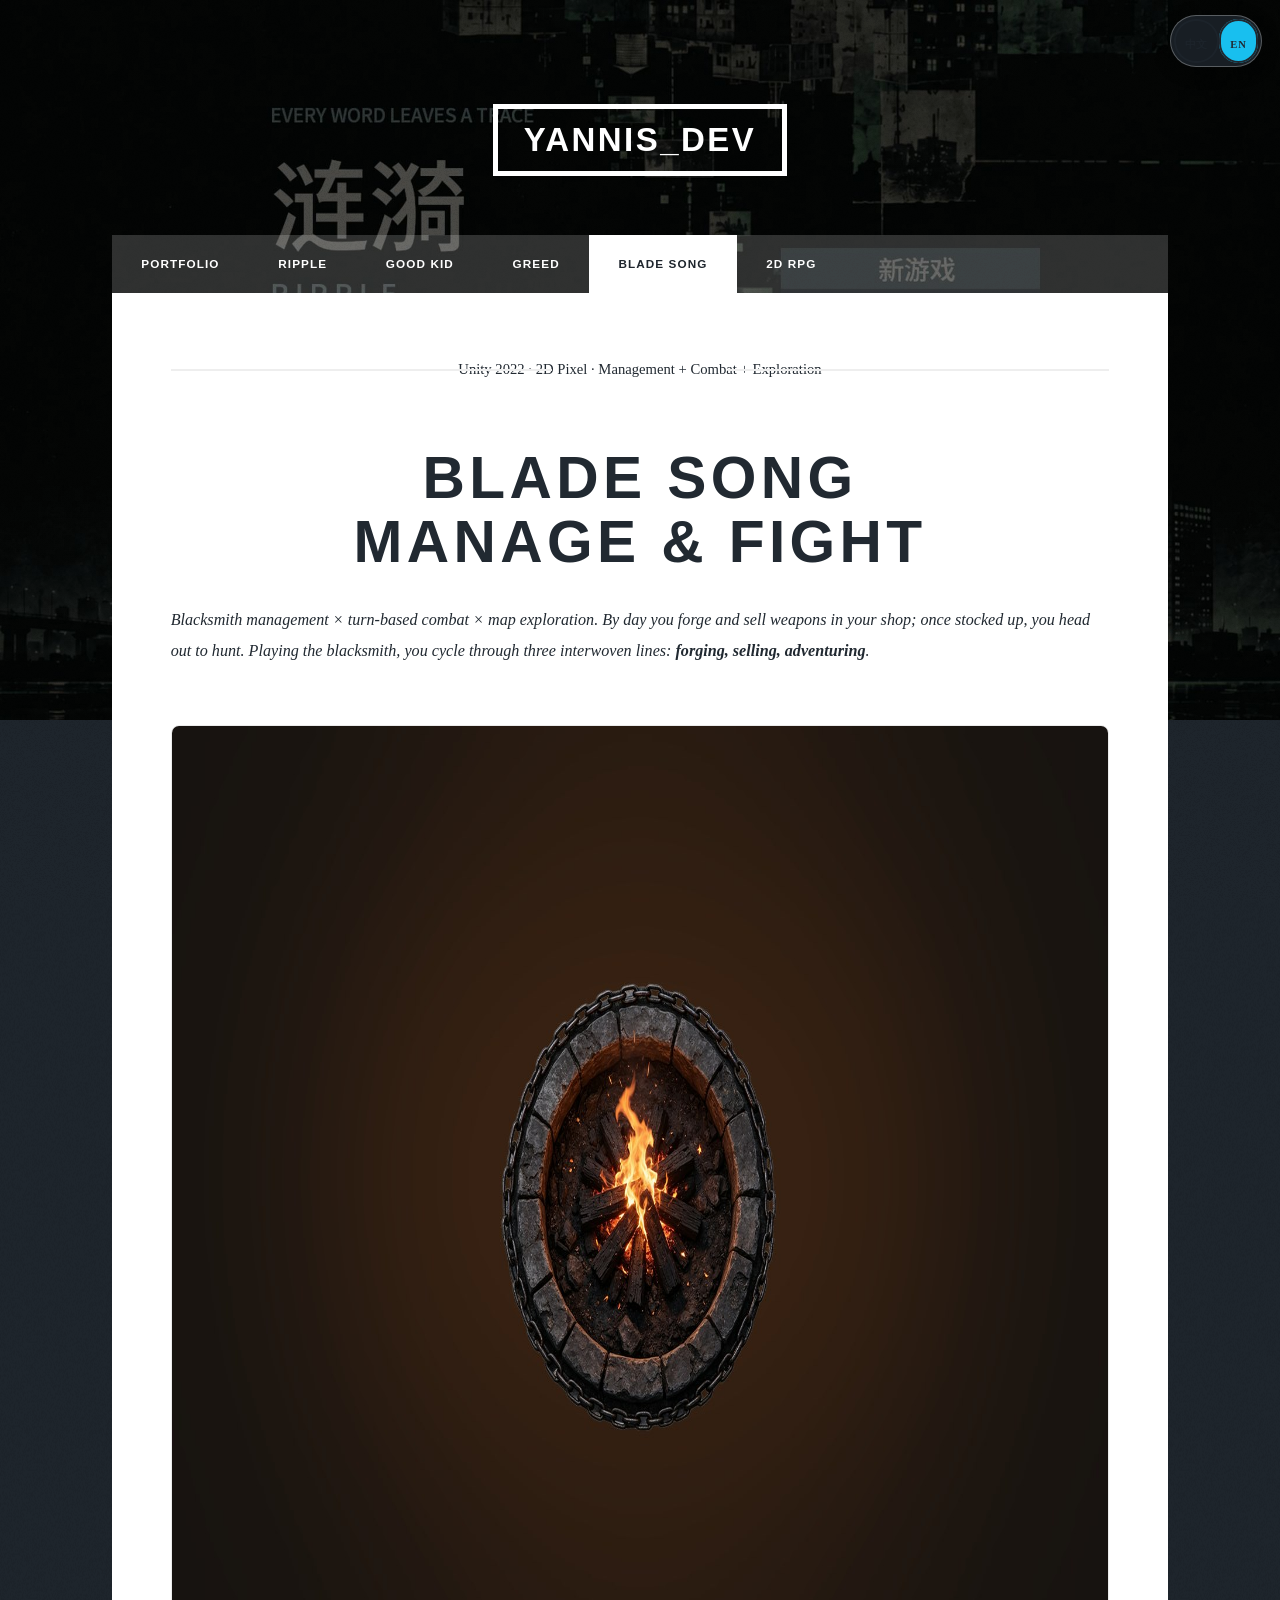
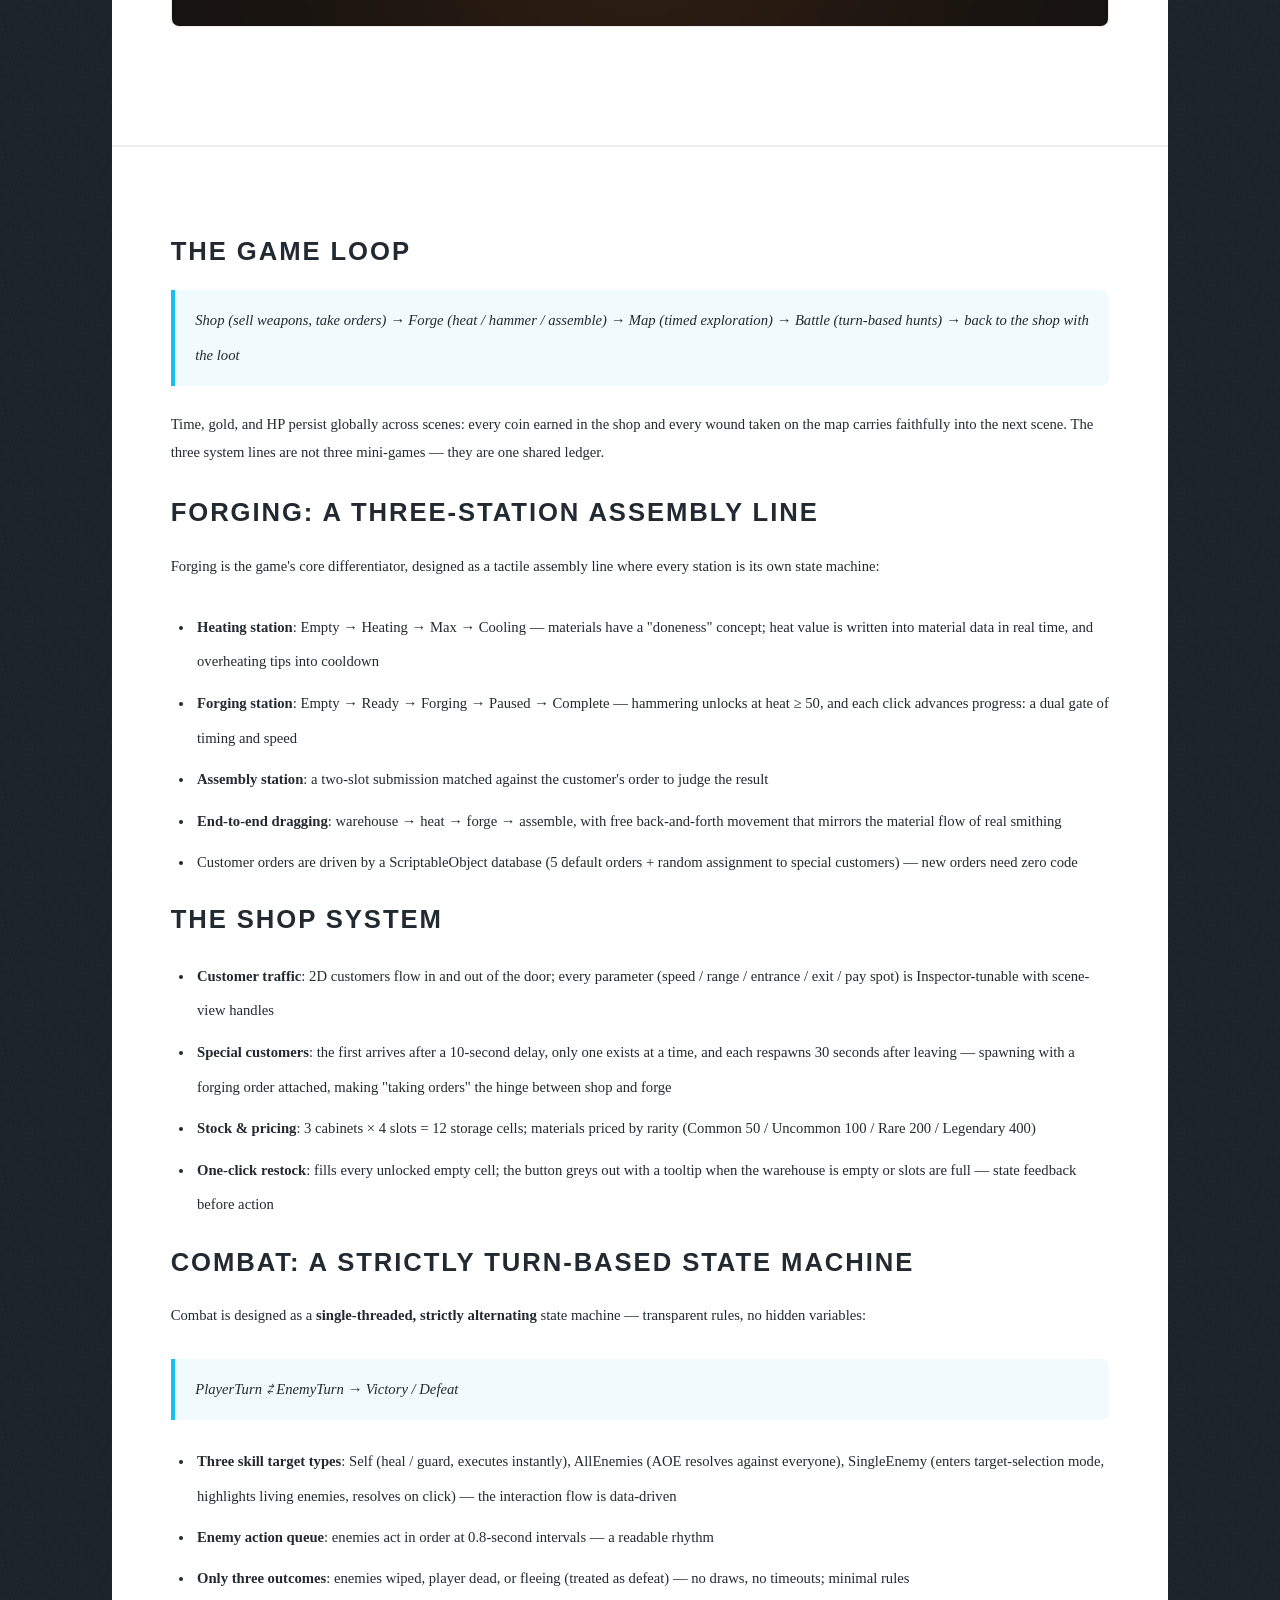
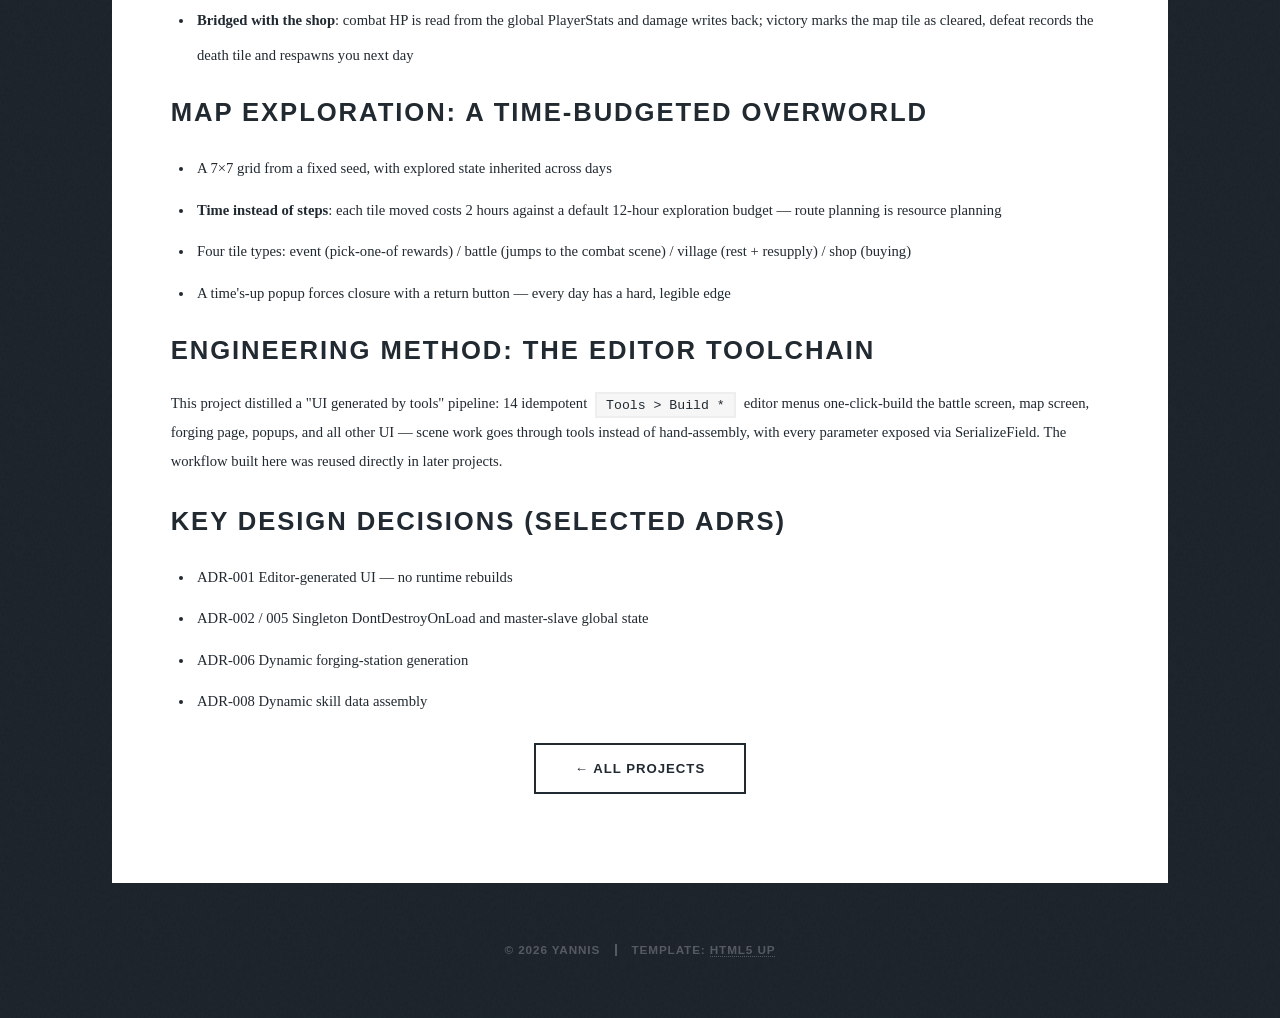
==== commit d314687f: "Apply Vercel Web Interface Guidelines: left-aligned zh typography, uniform card imagery, blockquote " ====
--- a/daoge.html
+++ b/daoge.html
@@ -9,12 +9,17 @@
 		<meta charset="utf-8" />
 		<meta name="viewport" content="width=device-width, initial-scale=1, user-scalable=no" />
 		<meta name="description" content="《刀歌》：铁匠铺经营×回合制战斗×地图探索三合一——锻造三工位、回合制状态机与 7×7 地图探索的系统设计。" />
+		<meta name="theme-color" content="#1e252d" />
+		<meta name="color-scheme" content="light" />
 		<link rel="icon" href="data:image/svg+xml,%3Csvg xmlns='http://www.w3.org/2000/svg' viewBox='0 0 32 32'%3E%3Crect width='32' height='32' rx='7' fill='%23181512'/%3E%3Ccircle cx='16' cy='16' r='6' fill='%2318b28a'/%3E%3C/svg%3E" />
 		<link rel="stylesheet" href="assets/css/main.css" />
-		<link rel="stylesheet" href="assets/css/custom.css?v=3" />
+		<link rel="stylesheet" href="assets/css/custom.css?v=4" />
 		<noscript><link rel="stylesheet" href="assets/css/noscript.css" /></noscript>
 	</head>
 	<body class="is-preload">
+
+		<a class="skip-link" href="#main">跳到主要内容</a>
+
 
 		<div id="wrapper" class="fade-in">
 
@@ -44,7 +49,7 @@
 						MANAGE &amp; FIGHT</h1>
 						<p>铁匠铺经营 × 回合制战斗 × 地图探索三合一——白天在铺子里打铁卖武器，攒够装备出门讨伐。玩家扮演铁匠，在<strong>锻造、售卖、冒险</strong>三条线之间循环推进。</p>
 					</header>
-					<a class="image main"><img src="images/daoge.jpg" alt="《刀歌》锻造火盆美术" /></a>
+					<a class="image main"><img src="images/daoge.jpg" alt="《刀歌》锻造火盆美术"  width="1600" height="900" /></a>
 				</article>
 
 				<article class="post">
@@ -120,7 +125,7 @@
 		<script src="assets/js/breakpoints.min.js"></script>
 		<script src="assets/js/util.js"></script>
 		<script src="assets/js/main.js"></script>
-		<script src="assets/js/i18n.js?v=3"></script>
+		<script src="assets/js/i18n.js?v=4"></script>
 
 	</body>
 </html>
--- a/assets/css/custom.css
+++ b/assets/css/custom.css
@@ -1,9 +1,30 @@
 /*
 	作品集内容定制（覆盖 Massively 默认）
-	1. 列表左对齐：模板默认居中，中文条目读起来别扭
-	2. 章节内的 h3 间距微调
+	V2：依据 Vercel Web Interface Guidelines 做可读性与交互质量升级
 */
 
+/* 中文正文可读性：左对齐 + 加大行高（模板默认居中，中文居中极难读） */
+#main article p {
+	text-align: left;
+	line-height: 1.95;
+	text-wrap: pretty;
+}
+
+	#main article p:last-child {
+		margin-bottom: 0;
+	}
+
+/* 引语块：左对齐 + 主题色竖线 + 底纹 */
+#main blockquote {
+	text-align: left;
+	margin: 0 0 1.6rem 0;
+	padding: 0.9rem 1.4rem;
+	border-left: 4px solid #18bfef;
+	background: rgba(24, 191, 239, 0.06);
+	border-radius: 0 8px 8px 0;
+}
+
+/* 列表左对齐：模板默认居中 */
 #main article ul {
 	text-align: left;
 	padding-left: 1.6rem;
@@ -24,6 +45,106 @@
 
 #main article h3 {
 	margin: 1.4rem 0 0.7rem 0;
+	text-align: left;
+}
+
+/* 标题防孤字 */
+h1, h2, h3 {
+	text-wrap: balance;
+}
+
+/* 项目卡封面：统一 16:10 裁切 + 悬停轻微放大 */
+#main .posts .image.fit {
+	aspect-ratio: 16 / 10;
+	overflow: hidden;
+	border: 1px solid rgba(0, 0, 0, 0.08);
+	border-radius: 6px;
+}
+
+	#main .posts .image.fit img {
+		width: 100%;
+		height: 100%;
+		object-fit: cover;
+		transition: transform 0.6s ease;
+	}
+
+	#main .posts article:hover .image.fit img {
+		transform: scale(1.03);
+	}
+
+/* 特稿大图：圆角 + 描边，更利落 */
+#main .image.main {
+	border-radius: 8px;
+	overflow: hidden;
+	border: 1px solid rgba(0, 0, 0, 0.08);
+}
+
+/* 表格微调：斑马纹行距更松 */
+#main table tbody tr {
+	transition: background-color 0.2s ease;
+}
+
+	#main table tbody tr:hover {
+		background-color: rgba(24, 191, 239, 0.05);
+	}
+
+/* 选中文字用主题色 */
+::selection {
+	background: #18bfef;
+	color: #ffffff;
+}
+
+/* 交互质量（Web Interface Guidelines） */
+button, a {
+	touch-action: manipulation;
+	-webkit-tap-highlight-color: transparent;
+}
+
+/* 语言切换器按钮的可见焦点态 */
+#langSwitch button:focus-visible {
+	outline: 2px solid #18bfef;
+	outline-offset: 2px;
+	opacity: 1;
+}
+
+/* 查看详情按钮焦点态 */
+#main a.button:focus-visible {
+	outline: 2px solid #18bfef;
+	outline-offset: 3px;
+}
+
+/* 锚点定位留出固定元素的空间 */
+#main article {
+	scroll-margin-top: 5rem;
+}
+
+/* 跳转正文链接：仅键盘聚焦时可见 */
+.skip-link {
+	position: absolute;
+	left: -9999px;
+	top: 0;
+	z-index: 10011;
+	background: #18bfef;
+	color: #ffffff;
+	padding: 0.6rem 1.2rem;
+	border-radius: 0 0 6px 0;
+	font-weight: 700;
+}
+
+	.skip-link:focus-visible {
+		left: 0;
+	}
+
+/* 尊重减弱动态偏好 */
+@media (prefers-reduced-motion: reduce) {
+	#main .posts .image.fit img,
+	#main table tbody tr {
+		transition: none;
+	}
+
+	#main .posts article:hover .image.fit img {
+		transform: none;
+	}
 }
 
 /* ---------------- 语言切换器 ----------------
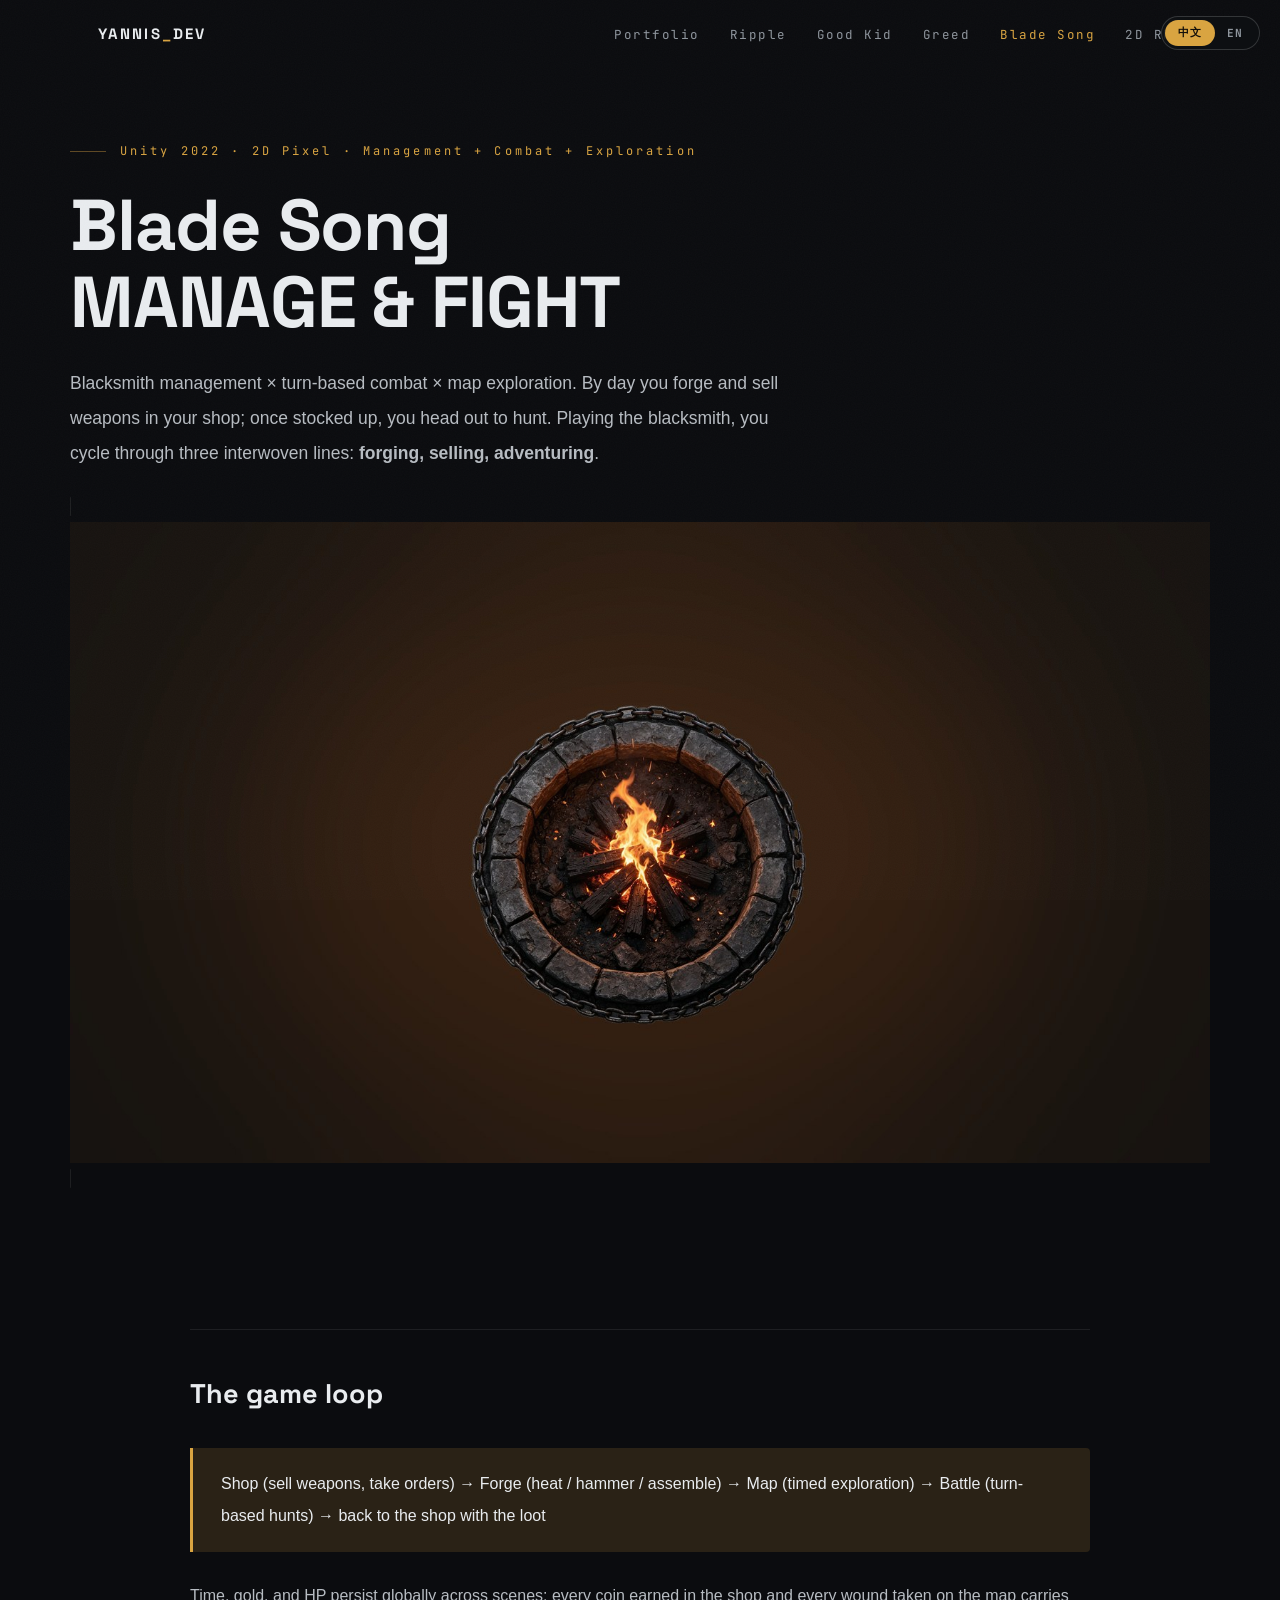
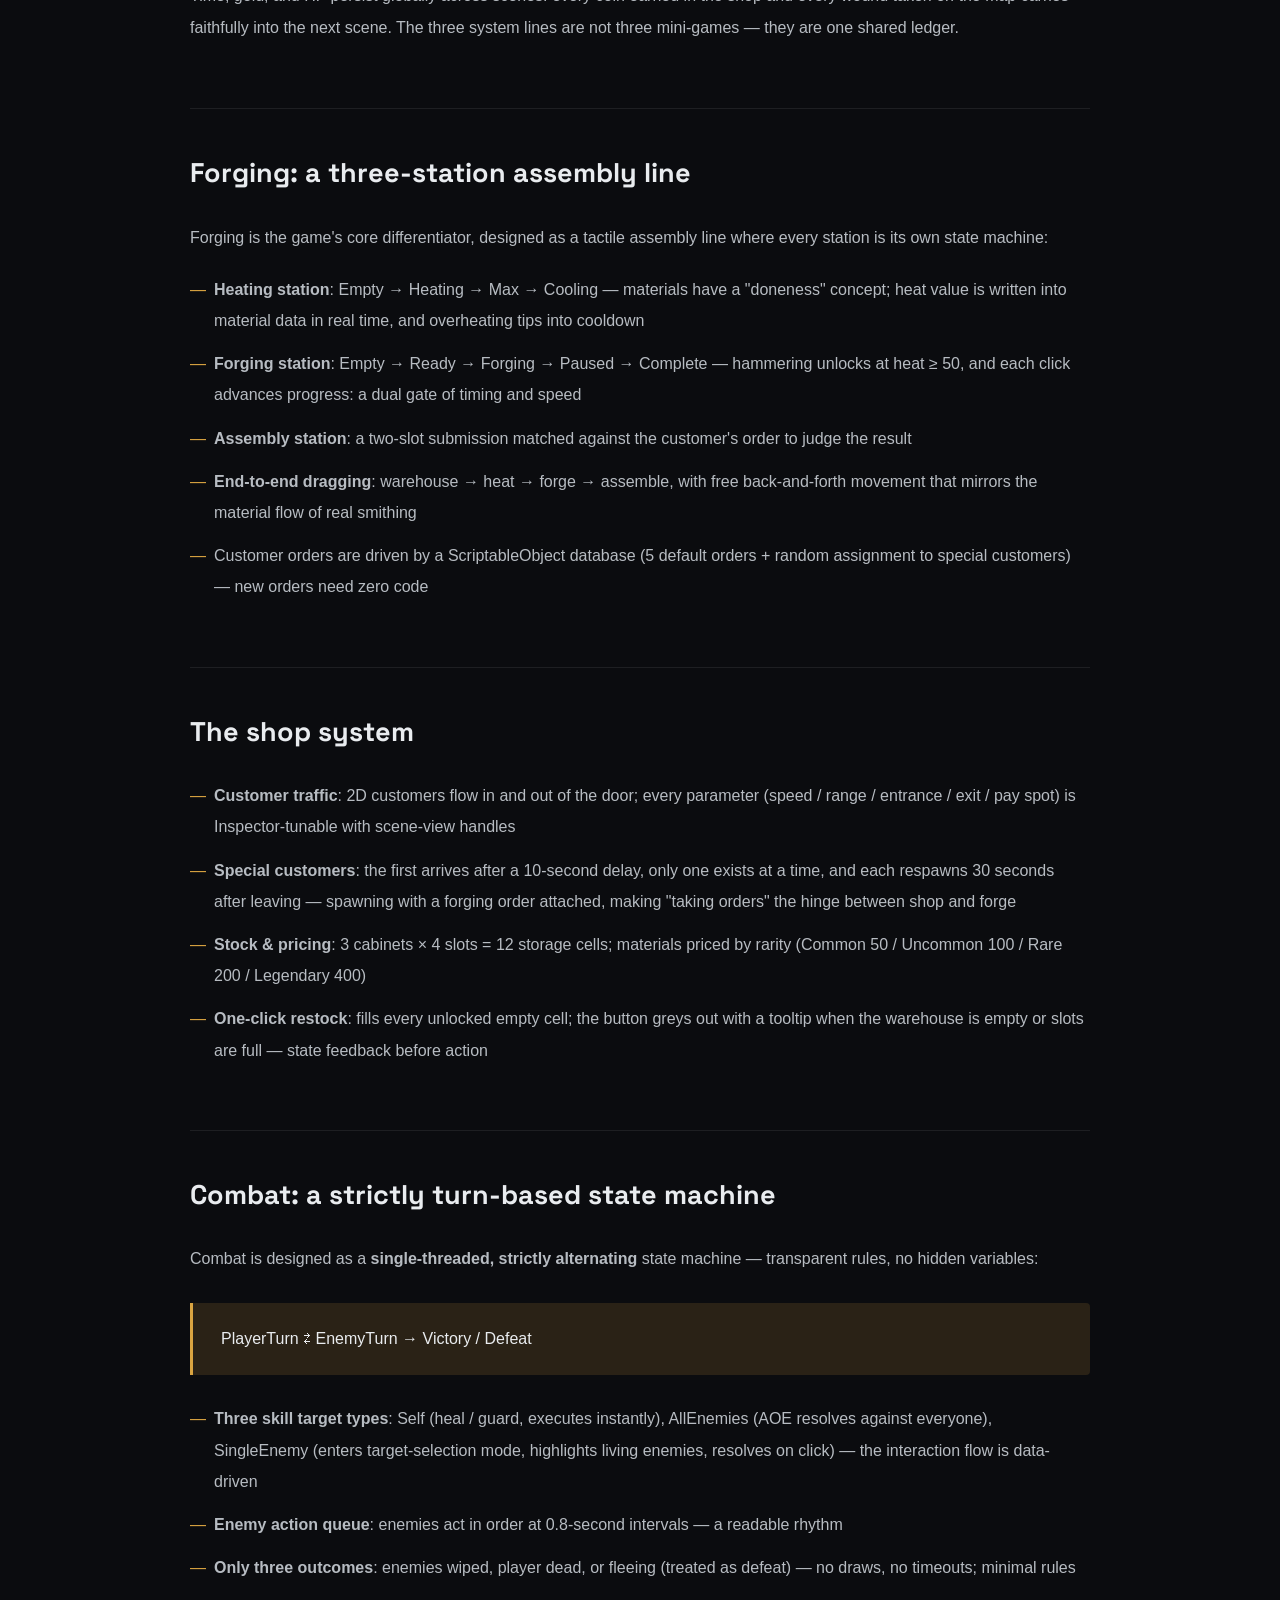
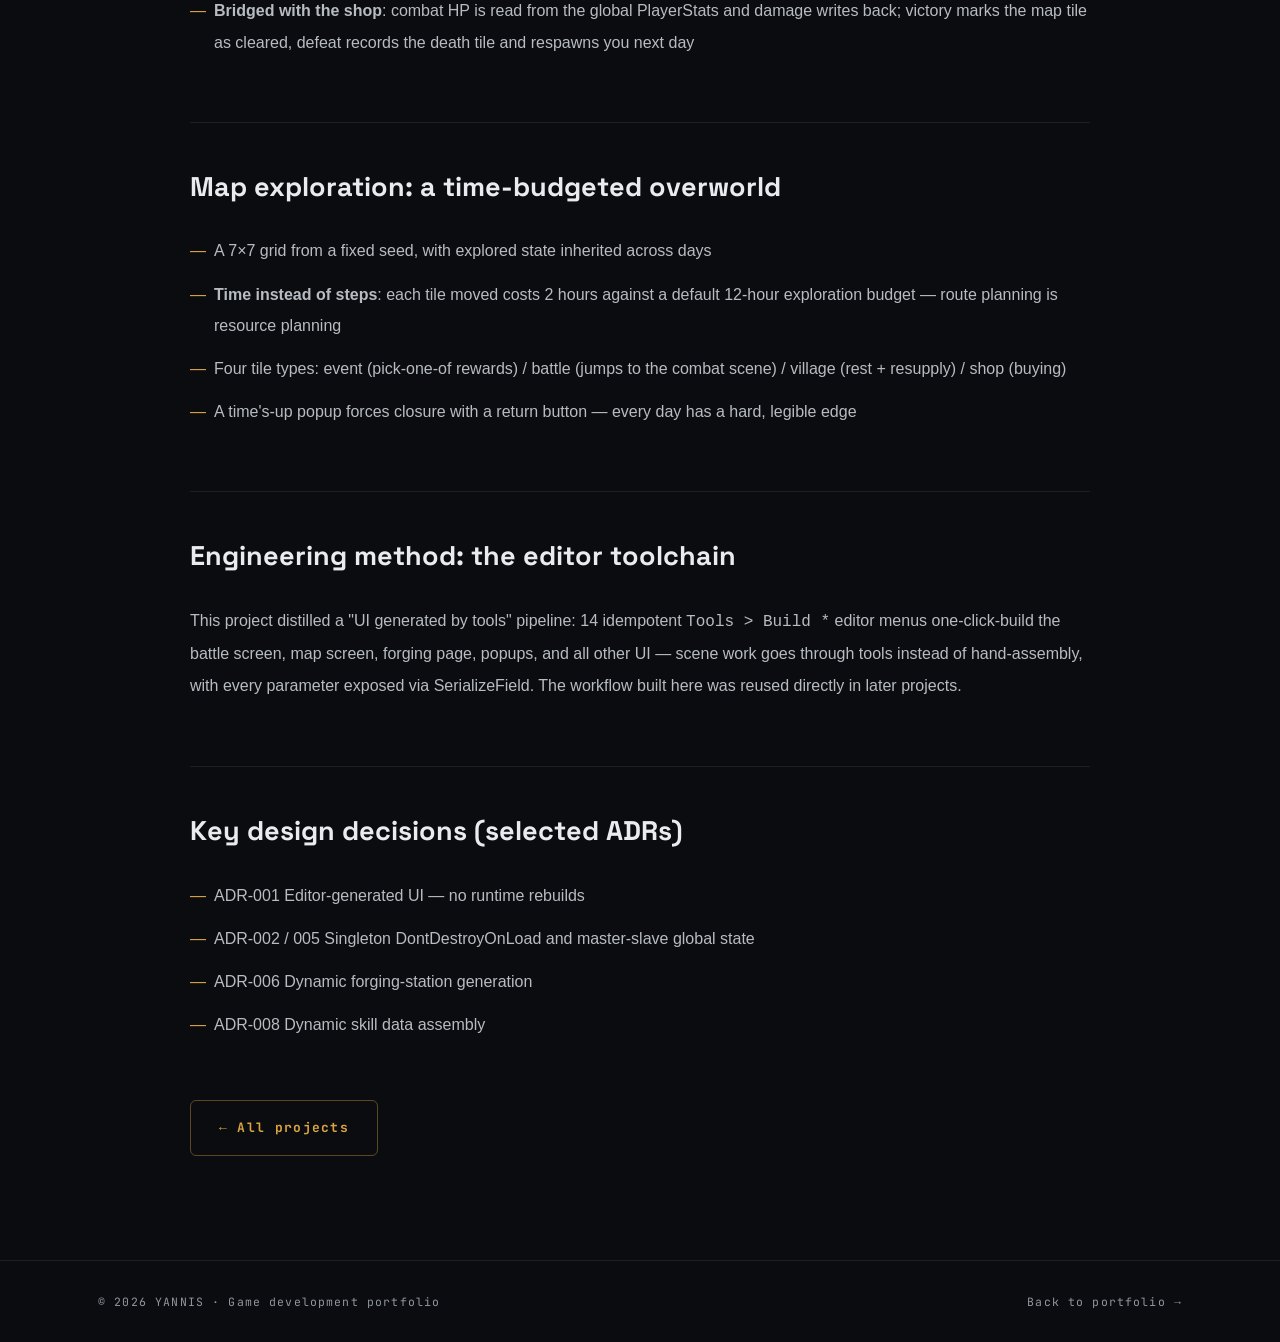
==== commit 1a86820d: "Bespoke redesign V3: dark cinematic game-industry design system (research-informed), self-hosted fon" ====
--- a/daoge.html
+++ b/daoge.html
@@ -1,7 +1,6 @@
 <!DOCTYPE HTML>
 <!--
-	Massively by HTML5 UP (html5up.net | @ajlkn) · CCA 3.0
-	项目详情页：刀歌 MANAGE & FIGHT
+	Yannis 作品集 · 刀歌 详情页 — 定制设计系统 V3
 -->
 <html lang="zh-CN">
 	<head>
@@ -9,38 +8,30 @@
 		<meta charset="utf-8" />
 		<meta name="viewport" content="width=device-width, initial-scale=1, user-scalable=no" />
 		<meta name="description" content="《刀歌》：铁匠铺经营×回合制战斗×地图探索三合一——锻造三工位、回合制状态机与 7×7 地图探索的系统设计。" />
-		<meta name="theme-color" content="#1e252d" />
-		<meta name="color-scheme" content="light" />
-		<link rel="icon" href="data:image/svg+xml,%3Csvg xmlns='http://www.w3.org/2000/svg' viewBox='0 0 32 32'%3E%3Crect width='32' height='32' rx='7' fill='%23181512'/%3E%3Ccircle cx='16' cy='16' r='6' fill='%2318b28a'/%3E%3C/svg%3E" />
-		<link rel="stylesheet" href="assets/css/main.css" />
-		<link rel="stylesheet" href="assets/css/custom.css?v=4" />
-		<noscript><link rel="stylesheet" href="assets/css/noscript.css" /></noscript>
+		<meta name="theme-color" content="#0b0c0f" />
+		<meta name="color-scheme" content="dark" />
+		<link rel="icon" href="data:image/svg+xml,%3Csvg xmlns='http://www.w3.org/2000/svg' viewBox='0 0 32 32'%3E%3Crect width='32' height='32' rx='7' fill='%230b0c0f'/%3E%3Ccircle cx='16' cy='16' r='6' fill='%23c8a96a'/%3E%3C/svg%3E" />
+		<link rel="stylesheet" href="assets/css/style.css?v=1" />
 	</head>
-	<body class="is-preload">
+	<body>
 
 		<a class="skip-link" href="#main">跳到主要内容</a>
 
+		<nav id="nav">
+			<div class="nav-inner">
+				<a class="logo" href="index.html">YANNIS<span class="accent">_</span>DEV</a>
+				<ul class="nav-links mono">
+				<li><a href="projects.html">作品集</a></li>
+					<li class="hide-m"><a href="ripple.html">涟漪</a></li>
+					<li class="hide-m"><a href="goodkid.html">Good Kid</a></li>
+					<li class="hide-m"><a href="greed.html">贪婪</a></li>
+					<li class="active"><a href="daoge.html">刀歌</a></li>
+					<li class="hide-m"><a href="rpg.html">2D RPG</a></li>
+				</ul>
+			</div>
+		</nav>
 
-		<div id="wrapper" class="fade-in">
-
-			<div class="bg"></div>
-
-			<header id="header">
-				<a href="index.html" class="logo">YANNIS_DEV</a>
-			</header>
-
-			<nav id="nav">
-				<ul class="links">
-					<li><a href="projects.html">作品集</a></li>
-					<li><a href="ripple.html">涟漪</a></li>
-					<li><a href="goodkid.html">Good Kid</a></li>
-					<li><a href="greed.html">贪婪</a></li>
-					<li class="active"><a href="daoge.html">刀歌</a></li>
-					<li><a href="rpg.html">2D RPG</a></li>
-				</ul>
-			</nav>
-
-			<div id="main">
+<div id="main">
 
 				<article class="post featured">
 					<header class="major">
@@ -112,10 +103,6 @@
 
 			</div>
 
-			<div id="copyright">
-				<ul><li>&copy; 2026 Yannis</li><li>设计模板: <a href="https://html5up.net">HTML5 UP</a></li></ul>
-			</div>
-
 		</div>
 
 		<script src="assets/js/jquery.min.js"></script>
@@ -129,3 +116,18 @@
 
 	</body>
 </html>
+
+		</div>
+
+		<div class="foot-bar">
+			<div class="container foot-bar-inner">
+				<p>© 2026 YANNIS · 游戏开发作品集</p>
+				<p><a href="projects.html">返回作品集 →</a></p>
+			</div>
+		</div>
+
+		<script src="assets/js/site.js?v=1"></script>
+		<script src="assets/js/i18n.js?v=5"></script>
+
+	</body>
+</html>
--- a/assets/css/style.css
+++ b/assets/css/style.css
@@ -0,0 +1,1225 @@
+/* ==========================================================================
+   Yannis · 游戏开发作品集 — 定制设计系统 V3
+   方向：游戏行业高级定制质感 · 近黑底 + 暖铜点缀 · 编辑部式排版 · 克制动效
+   字体：Space Grotesk（展示/拉丁）+ 系统中文字体 + JetBrains Mono（标签/数字）
+   ========================================================================== */
+
+@font-face {
+	font-family: "Space Grotesk";
+	font-style: normal;
+	font-weight: 500;
+	font-display: swap;
+	src: url("../fonts/space-grotesk-500.woff2") format("woff2");
+	unicode-range: U+0000-00FF, U+0131, U+0152-0153, U+2000-206F;
+}
+@font-face {
+	font-family: "Space Grotesk";
+	font-style: normal;
+	font-weight: 700;
+	font-display: swap;
+	src: url("../fonts/space-grotesk-700.woff2") format("woff2");
+	unicode-range: U+0000-00FF, U+0131, U+0152-0153, U+2000-206F;
+}
+@font-face {
+	font-family: "JetBrains Mono";
+	font-style: normal;
+	font-weight: 400;
+	font-display: swap;
+	src: url("../fonts/jetbrains-mono-400.woff2") format("woff2");
+	unicode-range: U+0000-00FF, U+0131, U+0152-0153, U+2000-206F;
+}
+@font-face {
+	font-family: "JetBrains Mono";
+	font-style: normal;
+	font-weight: 700;
+	font-display: swap;
+	src: url("../fonts/jetbrains-mono-700.woff2") format("woff2");
+	unicode-range: U+0000-00FF, U+0131, U+0152-0153, U+2000-206F;
+}
+
+:root {
+	--bg: #0b0c0f;
+	--bg-2: #0f1114;
+	--surface: #14171c;
+	--surface-2: #181c22;
+	--line: rgba(255, 255, 255, 0.08);
+	--line-strong: rgba(255, 255, 255, 0.16);
+	--text: #e9ecef;
+	--text-dim: #b7bcc2;
+	--muted: #8f969e;
+	--accent: #d9a441;
+	--accent-bright: #e0b25e;
+	--accent-dim: rgba(217, 164, 65, 0.15);
+	--accent-line: rgba(217, 164, 65, 0.4);
+	--radius: 8px;
+	--radius-sm: 4px;
+	--font-display: "Space Grotesk", -apple-system, "PingFang SC", "Microsoft YaHei", "Noto Sans SC", sans-serif;
+	--font-body: -apple-system, "Segoe UI", "PingFang SC", "Microsoft YaHei", "Noto Sans SC", sans-serif;
+	--font-mono: "JetBrains Mono", ui-monospace, "Cascadia Code", Consolas, monospace;
+	--ease: cubic-bezier(0.22, 1, 0.36, 1);
+	--nav-h: 68px;
+}
+
+* { margin: 0; padding: 0; box-sizing: border-box; }
+
+html {
+	scroll-behavior: smooth;
+	color-scheme: dark;
+}
+
+body {
+	background: var(--bg);
+	color: var(--text);
+	font-family: var(--font-body);
+	font-size: 16px;
+	line-height: 1.95;
+	-webkit-font-smoothing: antialiased;
+	overflow-x: hidden;
+}
+
+/* 胶片颗粒：极低透明度覆盖层，提升暗色质感 */
+body::after {
+	content: "";
+	position: fixed;
+	inset: 0;
+	z-index: 9999;
+	pointer-events: none;
+	opacity: 0.05;
+	background-image: url("data:image/svg+xml,%3Csvg xmlns='http://www.w3.org/2000/svg' width='160' height='160'%3E%3Cfilter id='n'%3E%3CfeTurbulence type='fractalNoise' baseFrequency='0.85' numOctaves='2'/%3E%3C/filter%3E%3Crect width='100%25' height='100%25' filter='url(%23n)' opacity='0.55'/%3E%3C/svg%3E");
+}
+
+::selection { background: var(--accent); color: #14100a; }
+
+a { color: inherit; text-decoration: none; }
+img { display: block; max-width: 100%; height: auto; }
+
+.container { max-width: 1140px; margin: 0 auto; padding: 0 28px; }
+
+.mono { font-family: var(--font-mono); }
+.accent { color: var(--accent); }
+
+button, a { touch-action: manipulation; -webkit-tap-highlight-color: transparent; }
+
+a:focus-visible, button:focus-visible {
+	outline: 2px solid var(--accent);
+	outline-offset: 3px;
+	border-radius: 4px;
+}
+
+h1, h2, h3 { text-wrap: balance; }
+
+article { scroll-margin-top: calc(var(--nav-h) + 24px); }
+
+/* 跳转正文链接（键盘可达） */
+.skip-link {
+	position: absolute;
+	left: -9999px;
+	top: 0;
+	z-index: 10011;
+	background: var(--accent);
+	color: #14100a;
+	padding: 0.6rem 1.2rem;
+	border-radius: 0 0 8px 0;
+	font-weight: 700;
+}
+	.skip-link:focus-visible { left: 0; }
+
+/* ==========================================================================
+   导航
+   ========================================================================== */
+#nav {
+	position: fixed;
+	top: 0; left: 0; right: 0;
+	z-index: 100;
+	height: var(--nav-h);
+	display: flex;
+	align-items: center;
+	border-bottom: 1px solid transparent;
+	transition: background-color 0.35s ease, border-color 0.35s ease;
+}
+
+	#nav.scrolled {
+		background: rgba(11, 12, 15, 0.78);
+		-webkit-backdrop-filter: blur(14px);
+		backdrop-filter: blur(14px);
+		border-bottom-color: var(--line);
+	}
+
+	.nav-inner {
+		max-width: 1140px;
+		width: 100%;
+		margin: 0 auto;
+		padding: 0 28px;
+		display: flex;
+		align-items: center;
+		justify-content: space-between;
+	}
+
+	.logo {
+		font-family: var(--font-display);
+		font-weight: 700;
+		font-size: 15px;
+		letter-spacing: 0.14em;
+		color: var(--text);
+	}
+
+		.logo .accent { color: var(--accent); }
+
+	.nav-links {
+		display: flex;
+		align-items: center;
+		gap: 30px;
+		list-style: none;
+	}
+
+		.nav-links a:not(.button) {
+			font-family: var(--font-mono);
+			font-size: 12.5px;
+			letter-spacing: 0.12em;
+			color: var(--muted);
+			transition: color 0.2s ease;
+		}
+
+			.nav-links a:not(.button) {
+			background-image: linear-gradient(var(--accent), var(--accent));
+			background-repeat: no-repeat;
+			background-size: 0% 1px;
+			background-position: 0 100%;
+			transition: color 0.2s ease, background-size 0.2s ease;
+			padding-bottom: 3px;
+		}
+
+			.nav-links a:not(.button):hover {
+				color: var(--text);
+				background-size: 100% 1px;
+			}
+
+		.nav-links li.active a:not(.button) {
+			color: var(--accent);
+		}
+
+/* ==========================================================================
+   英雄区
+   ========================================================================== */
+.hero {
+	position: relative;
+	min-height: 100svh;
+	display: flex;
+	align-items: center;
+	overflow: hidden;
+}
+
+	.hero-bg {
+		position: absolute;
+		inset: 0;
+		background: url("../images/bg.jpg") center 30% / cover no-repeat;
+		opacity: 0.55;
+	}
+
+		.hero-bg::after {
+			content: "";
+			position: absolute;
+			inset: 0;
+			background:
+				radial-gradient(ellipse 70% 55% at 24% 44%, rgba(11, 12, 15, 0) 0%, rgba(11, 12, 15, 0.66) 100%),
+				linear-gradient(180deg, rgba(11, 12, 15, 0.5) 0%, rgba(11, 12, 15, 0.18) 42%, var(--bg) 98%);
+		}
+
+	.hero-inner {
+		position: relative;
+		z-index: 2;
+		width: 100%;
+		max-width: 1140px;
+		margin: 0 auto;
+		padding: calc(var(--nav-h) + 48px) 28px 96px;
+	}
+
+	.hero-kicker {
+		display: inline-flex;
+		align-items: center;
+		gap: 12px;
+		font-family: var(--font-mono);
+		font-size: 12.5px;
+		letter-spacing: 0.22em;
+		color: var(--accent);
+		margin-bottom: 28px;
+	}
+
+		.hero-kicker::before {
+			content: "";
+			width: 36px;
+			height: 1px;
+			background: var(--accent-line);
+		}
+
+	.hero h1 {
+		font-family: var(--font-display);
+		font-weight: 700;
+		font-size: clamp(44px, 7.4vw, 92px);
+		line-height: 1.04;
+		letter-spacing: -0.015em;
+		margin-bottom: 30px;
+	}
+
+	.hero-sub {
+		max-width: 560px;
+		font-size: 18px;
+		line-height: 1.9;
+		color: var(--text-dim);
+		margin-bottom: 40px;
+	}
+
+	.hero-cta {
+		display: flex;
+		flex-wrap: wrap;
+		align-items: center;
+		gap: 18px;
+		margin-bottom: 64px;
+	}
+
+	.badge-avail {
+		display: inline-flex;
+		align-items: center;
+		gap: 9px;
+		font-family: var(--font-mono);
+		font-size: 12px;
+		letter-spacing: 0.1em;
+		color: var(--text-dim);
+		border: 1px solid var(--line-strong);
+		border-radius: 999px;
+		padding: 8px 16px;
+		background: rgba(20, 23, 28, 0.55);
+		-webkit-backdrop-filter: blur(6px);
+		backdrop-filter: blur(6px);
+	}
+
+		.badge-avail .dot {
+			width: 7px; height: 7px;
+			border-radius: 50%;
+			background: #7ad48a;
+			box-shadow: 0 0 0 0 rgba(122, 212, 138, 0.5);
+			animation: pulse 2.4s ease-out infinite;
+		}
+
+@keyframes pulse {
+	70% { box-shadow: 0 0 0 9px rgba(122, 212, 138, 0); }
+	100% { box-shadow: 0 0 0 0 rgba(122, 212, 138, 0); }
+}
+
+	.hero-meta {
+		display: flex;
+		flex-wrap: wrap;
+		gap: 10px 28px;
+		font-family: var(--font-mono);
+		font-size: 11.5px;
+		letter-spacing: 0.18em;
+		color: var(--muted);
+	}
+
+		.hero-meta span::before {
+			content: "/ ";
+			color: var(--accent-line);
+		}
+
+	.hero-scroll {
+		position: absolute;
+		bottom: 26px;
+		left: 50%;
+		transform: translateX(-50%);
+		font-family: var(--font-mono);
+		font-size: 10.5px;
+		letter-spacing: 0.4em;
+		color: var(--muted);
+		animation: bob 2.6s var(--ease) infinite;
+	}
+
+@keyframes bob {
+	0%, 100% { transform: translate(-50%, 0); opacity: 0.55; }
+	50% { transform: translate(-50%, 8px); opacity: 1; }
+}
+
+/* ==========================================================================
+   按钮
+   ========================================================================== */
+.button {
+	display: inline-flex;
+	align-items: center;
+	gap: 10px;
+	font-family: var(--font-mono);
+	font-size: 13px;
+	font-weight: 700;
+	letter-spacing: 0.1em;
+	padding: 14px 28px;
+	border-radius: 6px;
+	border: 1px solid var(--accent-line);
+	color: var(--accent);
+	background: transparent;
+	cursor: pointer;
+	transition: background-color 0.25s ease, color 0.25s ease, border-color 0.25s ease, transform 0.25s var(--ease);
+}
+
+	.button:hover {
+		background: var(--accent);
+		border-color: var(--accent);
+		color: #14100a;
+		transform: translateY(-2px);
+	}
+
+	.button.solid {
+		background: var(--accent);
+		border-color: var(--accent);
+		color: #14100a;
+	}
+
+		.button.solid:hover {
+			background: var(--accent-bright);
+			border-color: var(--accent-bright);
+		}
+
+	.button.ghost {
+		border-color: var(--line-strong);
+		color: var(--text-dim);
+	}
+
+		.button.ghost:hover {
+			border-color: var(--accent-line);
+			color: var(--accent);
+			background: transparent;
+		}
+
+	.button .arr { transition: transform 0.25s var(--ease); }
+	.button:hover .arr { transform: translateX(4px); }
+
+/* ==========================================================================
+   通用段落
+   ========================================================================== */
+.section { padding: clamp(64px, 10vw, 128px) 0; }
+
+	.section + .section { padding-top: 0; }
+
+.section-head { margin-bottom: 56px; }
+
+.kicker {
+	display: flex;
+	align-items: center;
+	gap: 14px;
+	font-family: var(--font-mono);
+	font-size: 12px;
+	letter-spacing: 0.26em;
+	color: var(--accent);
+	margin-bottom: 20px;
+}
+
+	.kicker::before { content: ""; width: 36px; height: 1px; background: var(--accent-line); }
+	.kicker .idx { color: var(--muted); }
+
+.section-title {
+	font-family: var(--font-display);
+	font-weight: 700;
+	font-size: clamp(30px, 4.2vw, 46px);
+	line-height: 1.16;
+	letter-spacing: -0.01em;
+	margin-bottom: 16px;
+}
+
+.section-desc {
+	max-width: 640px;
+	color: var(--muted);
+	line-height: 1.9;
+}
+
+/* ==========================================================================
+   数据带
+   ========================================================================== */
+.stats {
+	border-top: 1px solid var(--line);
+	border-bottom: 1px solid var(--line);
+	background: var(--bg-2);
+}
+
+	.stats-grid {
+		display: grid;
+		grid-template-columns: repeat(4, 1fr);
+	}
+
+	.stat {
+		padding: 34px 20px;
+		text-align: center;
+		border-left: 1px solid var(--line);
+	}
+
+		.stat:first-child { border-left: 0; }
+
+		.stat .num {
+			display: block;
+			font-family: var(--font-mono);
+			font-weight: 700;
+			font-size: clamp(26px, 3vw, 36px);
+			color: var(--text);
+			font-variant-numeric: tabular-nums;
+			line-height: 1.25;
+		}
+
+			.stat .num .unit { font-size: 0.5em; color: var(--accent); margin-left: 4px; letter-spacing: 0; }
+
+		.stat .lbl {
+			font-family: var(--font-mono);
+			font-size: 11px;
+			letter-spacing: 0.22em;
+			color: var(--muted);
+		}
+
+/* ==========================================================================
+   作品集入口
+   ========================================================================== */
+.gateway {
+	display: grid;
+	grid-template-columns: 1.1fr 1fr;
+	border: 1px solid var(--line);
+	border-radius: var(--radius);
+	overflow: hidden;
+	background: var(--surface);
+	transition: border-color 0.3s ease, transform 0.4s var(--ease), box-shadow 0.4s ease;
+}
+
+	.gateway:hover {
+		border-color: var(--accent-line);
+		transform: translateY(-4px);
+		box-shadow: 0 30px 80px rgba(0, 0, 0, 0.45);
+	}
+
+	.gateway-media {
+		position: relative;
+		min-height: 340px;
+		overflow: hidden;
+	}
+
+		.gateway-media img {
+			position: absolute;
+			inset: 0;
+			width: 100%; height: 100%;
+			object-fit: cover;
+			object-position: left center;
+			transition: transform 0.8s var(--ease);
+		}
+
+		.gateway:hover .gateway-media img { transform: scale(1.04); }
+
+		.gateway-media::after {
+			content: "";
+			position: absolute; inset: 0;
+			background: linear-gradient(90deg, transparent 55%, rgba(20, 23, 28, 0.92) 100%);
+		}
+
+	.gateway-body {
+		padding: 52px 48px;
+		display: flex;
+		flex-direction: column;
+		justify-content: center;
+	}
+
+		.gateway-body .section-title { margin-bottom: 14px; }
+		.gateway-body p { color: var(--text-dim); margin-bottom: 30px; }
+
+/* ==========================================================================
+   关于
+   ========================================================================== */
+.about-grid {
+	display: grid;
+	grid-template-columns: 7fr 5fr;
+	gap: 72px;
+	align-items: start;
+}
+
+	.about-copy p {
+		color: var(--text-dim);
+		margin-bottom: 22px;
+	}
+
+		.about-copy p strong { color: var(--text); }
+
+	.cap-list { list-style: none; border-top: 1px solid var(--line); }
+
+		.cap-list li {
+			display: flex;
+			align-items: baseline;
+			gap: 16px;
+			padding: 15px 2px;
+			border-bottom: 1px solid var(--line);
+			font-size: 15px;
+			color: var(--text-dim);
+			transition: color 0.2s ease, padding-left 0.3s var(--ease);
+		}
+
+			.cap-list li:hover { color: var(--text); padding-left: 8px; }
+
+			.cap-list .no {
+				font-family: var(--font-mono);
+				font-size: 11px;
+				color: var(--accent);
+				letter-spacing: 0.1em;
+			}
+
+/* ==========================================================================
+   经历时间线
+   ========================================================================== */
+.timeline { list-style: none; border-left: 1px solid var(--line-strong); margin-left: 6px; }
+
+	.timeline li {
+		position: relative;
+		padding: 0 0 44px 40px;
+	}
+
+		.timeline li:last-child { padding-bottom: 0; }
+
+		.timeline li::before {
+			content: "";
+			position: absolute;
+			left: -5.5px;
+			top: 12px;
+			width: 10px; height: 10px;
+			border-radius: 50%;
+			background: var(--bg);
+			border: 2px solid var(--accent);
+		}
+
+		.timeline .when {
+			font-family: var(--font-mono);
+			font-size: 12px;
+			letter-spacing: 0.16em;
+			color: var(--accent);
+			display: block;
+			margin-bottom: 8px;
+		}
+
+		.timeline h3 {
+			font-family: var(--font-display);
+			font-size: 21px;
+			font-weight: 700;
+			margin-bottom: 10px;
+		}
+
+			.timeline h3 .tag {
+				font-family: var(--font-mono);
+				font-size: 11px;
+				font-weight: 400;
+				letter-spacing: 0.12em;
+				color: var(--muted);
+				border: 1px solid var(--line);
+				padding: 3px 10px;
+				border-radius: 999px;
+				margin-left: 12px;
+				vertical-align: 3px;
+			}
+
+		.timeline p { color: var(--text-dim); max-width: 720px; }
+		.timeline ul { margin-top: 12px; }
+
+/* ==========================================================================
+   工作流
+   ========================================================================== */
+.flow-grid {
+	display: grid;
+	grid-template-columns: repeat(4, 1fr);
+	gap: 1px;
+	background: var(--line);
+	border: 1px solid var(--line);
+	border-radius: var(--radius);
+	overflow: hidden;
+}
+
+	.flow-step {
+		background: var(--surface);
+		padding: 34px 28px 38px;
+		transition: background-color 0.3s ease;
+	}
+
+		.flow-step:hover { background: var(--surface-2); }
+
+		.flow-step .no {
+			font-family: var(--font-mono);
+			font-size: 12px;
+			letter-spacing: 0.2em;
+			color: var(--accent);
+			display: block;
+			margin-bottom: 40px;
+		}
+
+		.flow-step h3 {
+			font-family: var(--font-display);
+			font-size: 18px;
+			margin-bottom: 10px;
+		}
+
+		.flow-step p { font-size: 13.5px; line-height: 1.85; color: var(--muted); }
+
+/* ==========================================================================
+   技能
+   ========================================================================== */
+.skills-grid {
+	display: grid;
+	grid-template-columns: repeat(2, 1fr);
+	gap: 1px;
+	background: var(--line);
+	border: 1px solid var(--line);
+	border-radius: var(--radius);
+	overflow: hidden;
+}
+
+	.skill-group {
+		background: var(--surface);
+		padding: 34px 36px;
+	}
+
+		.skill-group h3 {
+			font-family: var(--font-mono);
+			font-size: 12px;
+			font-weight: 700;
+			letter-spacing: 0.2em;
+			color: var(--accent);
+			margin-bottom: 18px;
+		}
+
+		.skill-group ul { list-style: none; }
+		.skill-group li { padding: 6px 0; color: var(--text-dim); font-size: 15px; }
+
+			.skill-group li::before {
+				content: "—";
+				color: var(--accent-line);
+				margin-right: 12px;
+			}
+
+/* ==========================================================================
+   作品集页：筛选 + 卡片
+   ========================================================================== */
+.filters {
+	display: flex;
+	flex-wrap: wrap;
+	gap: 10px;
+	list-style: none;
+	margin-bottom: 52px;
+}
+
+	.filters button {
+		font-family: var(--font-mono);
+		font-size: 12px;
+		letter-spacing: 0.1em;
+		color: var(--muted);
+		background: transparent;
+		border: 1px solid var(--line-strong);
+		border-radius: 999px;
+		padding: 9px 20px;
+		cursor: pointer;
+		transition: color 0.2s ease, border-color 0.2s ease, background-color 0.2s ease;
+	}
+
+		.filters button:hover { color: var(--text); border-color: var(--text-dim); }
+
+		.filters button.active {
+			color: #14100a;
+			background: var(--accent);
+			border-color: var(--accent);
+			font-weight: 700;
+		}
+
+.posts {
+	display: grid;
+	grid-template-columns: repeat(2, 1fr);
+	gap: 34px;
+}
+
+	.post-card {
+		border: 1px solid var(--line);
+		border-radius: var(--radius);
+		overflow: hidden;
+		background: var(--surface);
+		display: flex;
+		flex-direction: column;
+		transition: transform 0.4s var(--ease), border-color 0.3s ease, box-shadow 0.4s ease;
+	}
+
+		.post-card:hover {
+			transform: translateY(-6px);
+			border-color: var(--accent-line);
+			box-shadow: 0 30px 70px rgba(0, 0, 0, 0.4);
+		}
+
+		.post-card.hidden { display: none; }
+
+		.post-card .image {
+			aspect-ratio: 16 / 10;
+			overflow: hidden;
+			border-bottom: 1px solid var(--line);
+		}
+
+			.post-card .image img {
+				width: 100%; height: 100%;
+				object-fit: cover;
+				transition: transform 0.7s var(--ease);
+			}
+
+			.post-card:hover .image img { transform: scale(1.045); }
+
+		.post-card .body {
+			padding: 30px 30px 34px;
+			display: flex;
+			flex-direction: column;
+			flex: 1;
+		}
+
+		.post-card .date {
+			font-family: var(--font-mono);
+			font-size: 11px;
+			letter-spacing: 0.18em;
+			color: var(--accent);
+			display: block;
+			margin-bottom: 14px;
+		}
+
+		.post-card h2 {
+			font-family: var(--font-display);
+			font-size: 23px;
+			font-weight: 700;
+			line-height: 1.3;
+			margin-bottom: 14px;
+		}
+
+			.post-card h2 .en {
+				display: block;
+				font-size: 12px;
+				letter-spacing: 0.24em;
+				color: var(--muted);
+				margin-top: 6px;
+			}
+
+		.post-card p { color: var(--text-dim); font-size: 14.5px; margin-bottom: 18px; }
+
+		.post-card ul { list-style: none; margin-bottom: 26px; }
+
+			.post-card ul li {
+				position: relative;
+				padding-left: 20px;
+				font-size: 13.5px;
+				line-height: 1.8;
+				color: var(--muted);
+				margin-bottom: 8px;
+			}
+
+				.post-card ul li::before {
+					content: "—";
+					position: absolute;
+					left: 0;
+					color: var(--accent-line);
+				}
+
+		.post-card .more {
+			margin-top: auto;
+			font-family: var(--font-mono);
+			font-size: 12.5px;
+			letter-spacing: 0.12em;
+			color: var(--accent);
+			display: inline-flex;
+			align-items: center;
+			gap: 8px;
+		}
+
+			.post-card .more .arr { transition: transform 0.25s var(--ease); }
+			.post-card:hover .more .arr { transform: translateX(5px); }
+
+/* ==========================================================================
+   详情页
+   ========================================================================== */
+.article-hero { padding: calc(var(--nav-h) + 72px) 0 64px; }
+
+	.article-hero .kicker { margin-bottom: 24px; }
+
+	.article-hero h1 {
+		font-family: var(--font-display);
+		font-weight: 700;
+		font-size: clamp(40px, 6vw, 72px);
+		line-height: 1.06;
+		letter-spacing: -0.015em;
+		margin-bottom: 26px;
+	}
+
+	.article-hero .lede {
+		max-width: 720px;
+		font-size: 17.5px;
+		line-height: 2;
+		color: var(--text-dim);
+	}
+
+	.article-banner {
+		border-radius: var(--radius);
+		overflow: hidden;
+		border: 1px solid var(--line);
+		margin-bottom: 24px;
+	}
+
+		.article-banner img { width: 100%; }
+
+.article-body { padding-bottom: 40px; max-width: 860px; }
+
+	.article-body h2 {
+		font-family: var(--font-display);
+		font-size: 27px;
+		font-weight: 700;
+		margin: 72px 0 24px;
+		padding-top: 40px;
+		border-top: 1px solid var(--line);
+	}
+
+		.article-body h2:first-child { margin-top: 56px; border-top: 0; padding-top: 0; }
+
+	.article-body h3 {
+		font-family: var(--font-display);
+		font-size: 19px;
+		margin: 40px 0 14px;
+	}
+
+	.article-body p {
+		color: var(--text-dim);
+		margin-bottom: 20px;
+		line-height: 2;
+	}
+
+	.article-body ul { list-style: none; margin-bottom: 24px; }
+
+		.article-body ul li {
+			position: relative;
+			padding-left: 24px;
+			margin-bottom: 12px;
+			color: var(--text-dim);
+		}
+
+			.article-body ul li::before {
+				content: "—";
+				position: absolute;
+				left: 0;
+				color: var(--accent);
+			}
+
+	.article-body blockquote {
+		margin: 28px 0;
+		padding: 20px 28px;
+		border-left: 3px solid var(--accent);
+		background: var(--accent-dim);
+		border-radius: 0 var(--radius-sm) var(--radius-sm) 0;
+		color: var(--text);
+		line-height: 2;
+	}
+
+	.article-body .image {
+		border-radius: var(--radius);
+		overflow: hidden;
+		border: 1px solid var(--line);
+		margin: 36px 0;
+	}
+
+	.article-body table {
+		width: 100%;
+		border-collapse: collapse;
+		margin: 28px 0;
+		font-size: 14px;
+	}
+
+		.article-body th {
+			font-family: var(--font-mono);
+			font-size: 11.5px;
+			font-weight: 700;
+			letter-spacing: 0.14em;
+			color: var(--accent);
+			text-align: left;
+			padding: 12px 16px;
+			border-bottom: 1px solid var(--line-strong);
+		}
+
+		.article-body td {
+			padding: 14px 16px;
+			border-bottom: 1px solid var(--line);
+			color: var(--text-dim);
+			line-height: 1.8;
+			vertical-align: top;
+		}
+
+		.article-body tbody tr { transition: background-color 0.2s ease; }
+		.article-body tbody tr:hover { background-color: rgba(255, 255, 255, 0.025); }
+
+/* ==========================================================================
+   详情页（旧类名兼容层：.post / .featured / .major / .image.main / .actions）
+   ========================================================================== */
+#main .post.featured {
+	padding: calc(var(--nav-h) + 72px) 0 30px;
+	max-width: 1140px;
+	margin: 0 auto;
+}
+
+	#main .post.featured .major .date {
+		display: flex;
+		align-items: center;
+		gap: 14px;
+		font-family: var(--font-mono);
+		font-size: 12px;
+		letter-spacing: 0.26em;
+		color: var(--accent);
+		margin-bottom: 24px;
+	}
+
+		#main .post.featured .major .date::before { content: ""; width: 36px; height: 1px; background: var(--accent-line); }
+
+	#main .post.featured h1 {
+		font-family: var(--font-display);
+		font-weight: 700;
+		font-size: clamp(40px, 6vw, 72px);
+		line-height: 1.06;
+		letter-spacing: -0.015em;
+		margin-bottom: 26px;
+	}
+
+	#main .post.featured .major p {
+		max-width: 720px;
+		font-size: 17.5px;
+		line-height: 2;
+		color: var(--text-dim);
+	}
+
+#main .image.main,
+#main .image.fit {
+	border-radius: var(--radius);
+	overflow: hidden;
+	border: 1px solid var(--line);
+	margin: 34px 0;
+}
+
+	#main .image.main img { width: 100%; }
+
+#main .post {
+	max-width: 900px;
+	margin: 0 auto;
+	padding: 40px 0 80px;
+}
+
+	#main .post .date {
+		display: flex;
+		align-items: center;
+		gap: 14px;
+		font-family: var(--font-mono);
+		font-size: 12px;
+		letter-spacing: 0.26em;
+		color: var(--accent);
+		margin-bottom: 18px;
+	}
+
+	#main .post h2 {
+		font-family: var(--font-display);
+		font-size: 27px;
+		font-weight: 700;
+		margin: 64px 0 22px;
+		padding-top: 38px;
+		border-top: 1px solid var(--line);
+	}
+
+		#main .post .major h2 { border-top: 0; padding-top: 0; margin: 0 0 22px; }
+
+	#main .post h3 {
+		font-family: var(--font-display);
+		font-size: 19px;
+		margin: 38px 0 12px;
+	}
+
+	#main .post p {
+		color: var(--text-dim);
+		margin-bottom: 20px;
+		line-height: 2;
+		text-align: left;
+	}
+
+	#main .post ul { list-style: none; margin-bottom: 24px; }
+
+		#main .post ul li {
+			position: relative;
+			padding-left: 24px;
+			margin-bottom: 12px;
+			color: var(--text-dim);
+		}
+
+			#main .post ul li::before { content: "—"; position: absolute; left: 0; color: var(--accent); }
+
+	#main .post ul.actions { justify-content: center; margin-top: 60px; }
+	#main .post ul.actions li { padding-left: 0; margin: 0; }
+	#main .post ul.actions li::before { content: none; }
+
+	#main .post blockquote {
+		margin: 28px 0;
+		padding: 20px 28px;
+		border-left: 3px solid var(--accent);
+		background: var(--accent-dim);
+		border-radius: 0 var(--radius-sm) var(--radius-sm) 0;
+		color: var(--text);
+		line-height: 2;
+	}
+
+	#main .post table {
+		width: 100%;
+		border-collapse: collapse;
+		margin: 28px 0;
+		font-size: 14px;
+	}
+
+		#main .post th {
+			font-family: var(--font-mono);
+			font-size: 11.5px;
+			font-weight: 700;
+			letter-spacing: 0.14em;
+			color: var(--accent);
+			text-align: left;
+			padding: 12px 16px;
+			border-bottom: 1px solid var(--line-strong);
+		}
+
+		#main .post td {
+			padding: 14px 16px;
+			border-bottom: 1px solid var(--line);
+			color: var(--text-dim);
+			line-height: 1.8;
+			vertical-align: top;
+		}
+
+		#main .post tbody tr:hover { background-color: rgba(255, 255, 255, 0.025); }
+
+/* ==========================================================================
+   页脚
+   ========================================================================== */
+.contact { padding: 140px 0 120px; text-align: center; }
+
+	.contact .kicker { justify-content: center; }
+	.contact .kicker::after { content: ""; width: 36px; height: 1px; background: var(--accent-line); }
+
+	.contact .section-title { font-size: clamp(38px, 5.6vw, 64px); margin-bottom: 22px; }
+
+	.contact p.lead {
+		max-width: 520px;
+		margin: 0 auto 44px;
+		color: var(--muted);
+	}
+
+	.contact-lines {
+		display: flex;
+		justify-content: center;
+		gap: 16px;
+		flex-wrap: wrap;
+	}
+
+.foot-bar {
+	border-top: 1px solid var(--line);
+	padding: 30px 0;
+}
+
+	.foot-bar-inner {
+		display: flex;
+		align-items: center;
+		justify-content: space-between;
+		gap: 18px;
+		flex-wrap: wrap;
+	}
+
+		.foot-bar p, .foot-bar a {
+			font-family: var(--font-mono);
+			font-size: 11.5px;
+			letter-spacing: 0.1em;
+			color: var(--muted);
+		}
+
+		.foot-bar a:hover { color: var(--accent); }
+
+/* ==========================================================================
+   语言切换器
+   ========================================================================== */
+#langSwitch {
+	position: fixed;
+	top: 1rem;
+	right: 1.25rem;
+	z-index: 10010;
+	display: flex;
+	background: rgba(15, 17, 20, 0.72);
+	border: 1px solid var(--line-strong);
+	border-radius: 999px;
+	padding: 3px;
+	-webkit-backdrop-filter: blur(10px);
+	backdrop-filter: blur(10px);
+}
+
+	#langSwitch button {
+		font-family: var(--font-mono);
+		font-size: 0.7rem;
+		font-weight: 700;
+		letter-spacing: 0.08em;
+		color: var(--muted);
+		background: transparent;
+		border: 0;
+		border-radius: 999px;
+		padding: 0.34rem 0.8rem;
+		cursor: pointer;
+		transition: color 0.2s ease, background-color 0.2s ease;
+	}
+
+		#langSwitch button:hover { color: var(--text); }
+
+		#langSwitch button.active {
+			color: #14100a;
+			background: var(--accent);
+		}
+
+@media screen and (max-width: 736px) {
+	#langSwitch { top: 0.7rem; right: auto; left: 0.7rem; }
+}
+
+/* ==========================================================================
+   入场动效
+   ========================================================================== */
+.reveal {
+	opacity: 0;
+	transform: translateY(26px);
+	transition: opacity 0.8s var(--ease), transform 0.8s var(--ease);
+	transition-delay: var(--d, 0s);
+}
+
+	.reveal.visible { opacity: 1; transform: none; }
+
+/* ==========================================================================
+   响应式
+   ========================================================================== */
+@media (max-width: 960px) {
+	.gateway { grid-template-columns: 1fr; }
+	.gateway-media { min-height: 250px; aspect-ratio: 16/9; position: relative; }
+	.gateway-body { padding: 38px 32px; }
+	.about-grid { grid-template-columns: 1fr; gap: 48px; }
+	.flow-grid { grid-template-columns: repeat(2, 1fr); }
+}
+
+@media (max-width: 760px) {
+	.section { padding: 84px 0; }
+	.logo { display: none; }
+	.nav-inner { justify-content: flex-end; }
+	.stats-grid { grid-template-columns: repeat(2, 1fr); }
+	.stat { border-left: 0; border-top: 1px solid var(--line); }
+	.stat:nth-child(-n+2) { border-top: 0; }
+	.stat:nth-child(even) { border-left: 1px solid var(--line); }
+	.posts { grid-template-columns: 1fr; }
+	.skills-grid { grid-template-columns: 1fr; }
+	.flow-grid { grid-template-columns: 1fr; }
+	.nav-links { gap: 16px; }
+	.nav-links a:not(.button) { font-size: 11px; letter-spacing: 0.06em; }
+	.nav-links li.hide-m { display: none; }
+	.hero-meta { gap: 8px 18px; }
+	.contact { padding: 100px 0 80px; }
+}
+
+@media (prefers-reduced-motion: reduce) {
+	html { scroll-behavior: auto; }
+	.reveal { opacity: 1; transform: none; transition: none; }
+	.badge-avail .dot, .hero-scroll { animation: none; }
+	.post-card, .gateway, .gateway-media img, .post-card .image img, .button { transition: none; }
+	.post-card:hover, .gateway:hover { transform: none; }
+	.post-card:hover .image img, .gateway:hover .gateway-media img { transform: none; }
+}
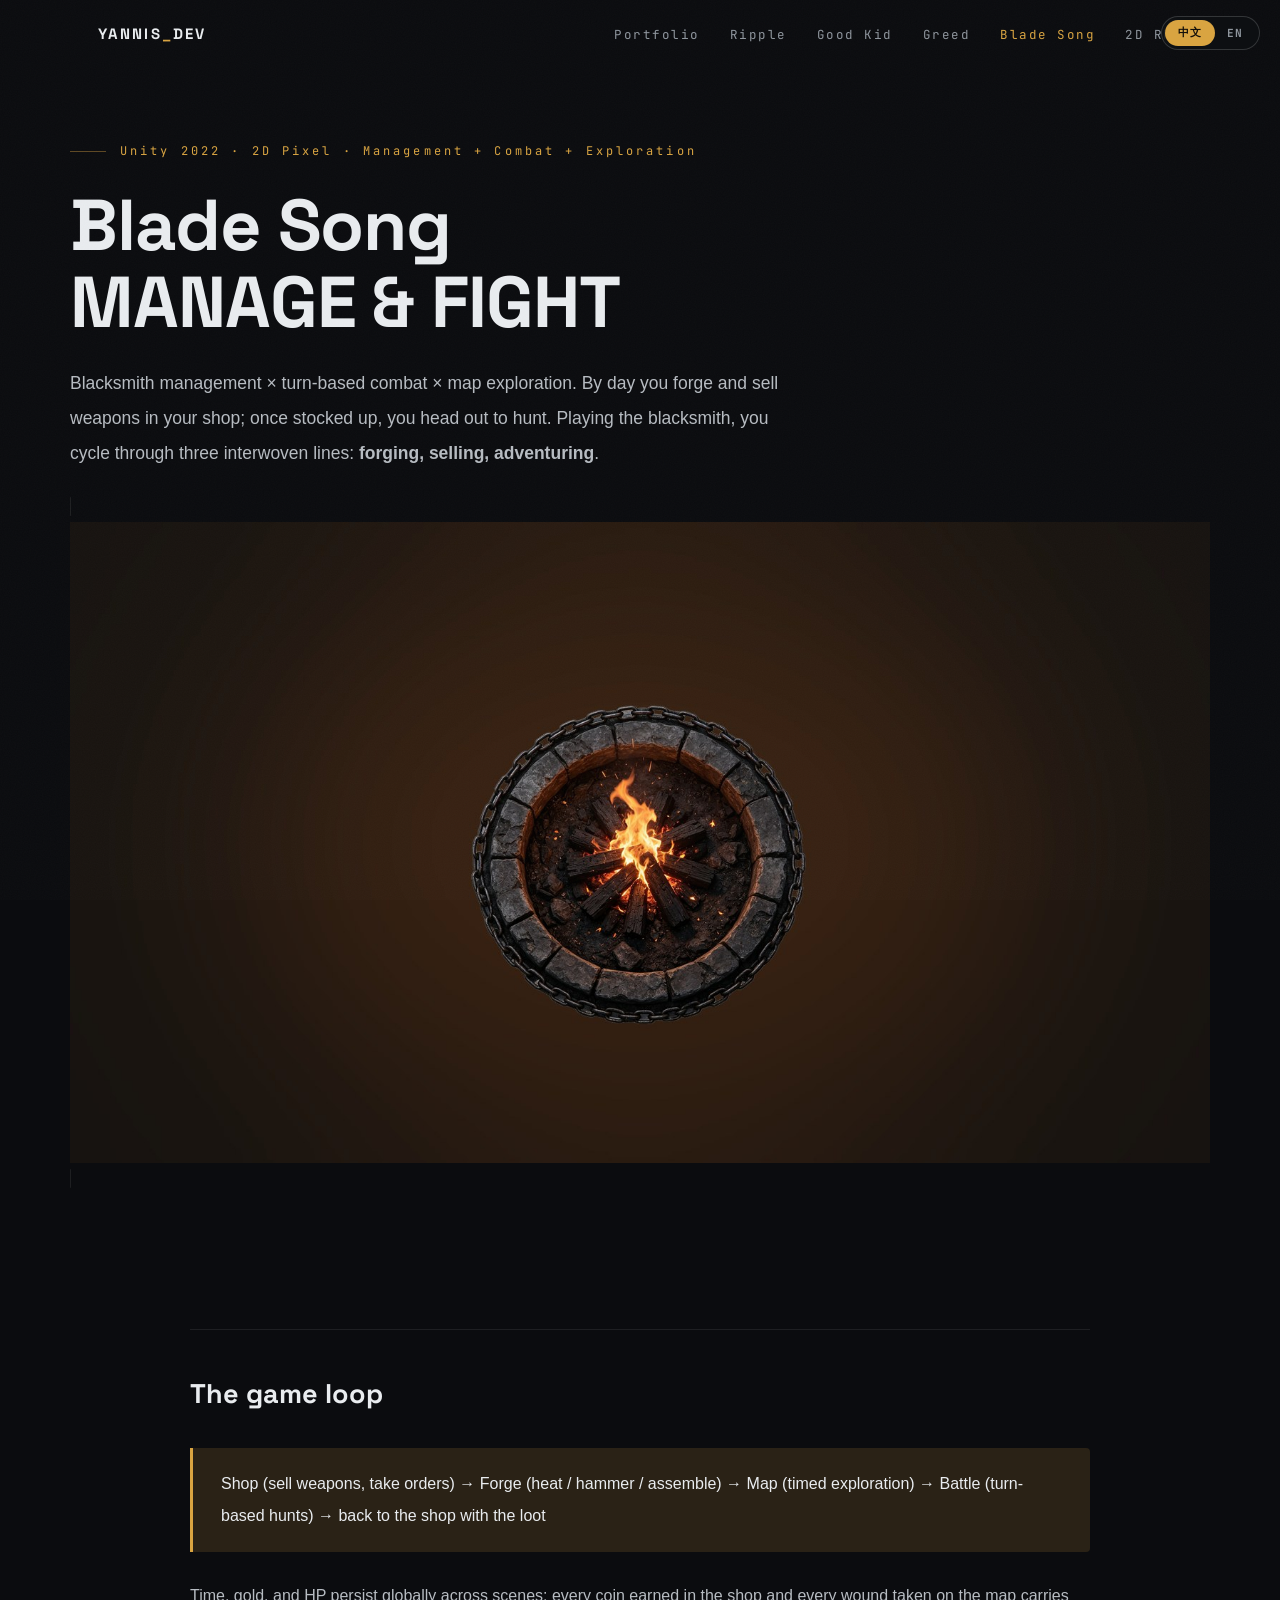
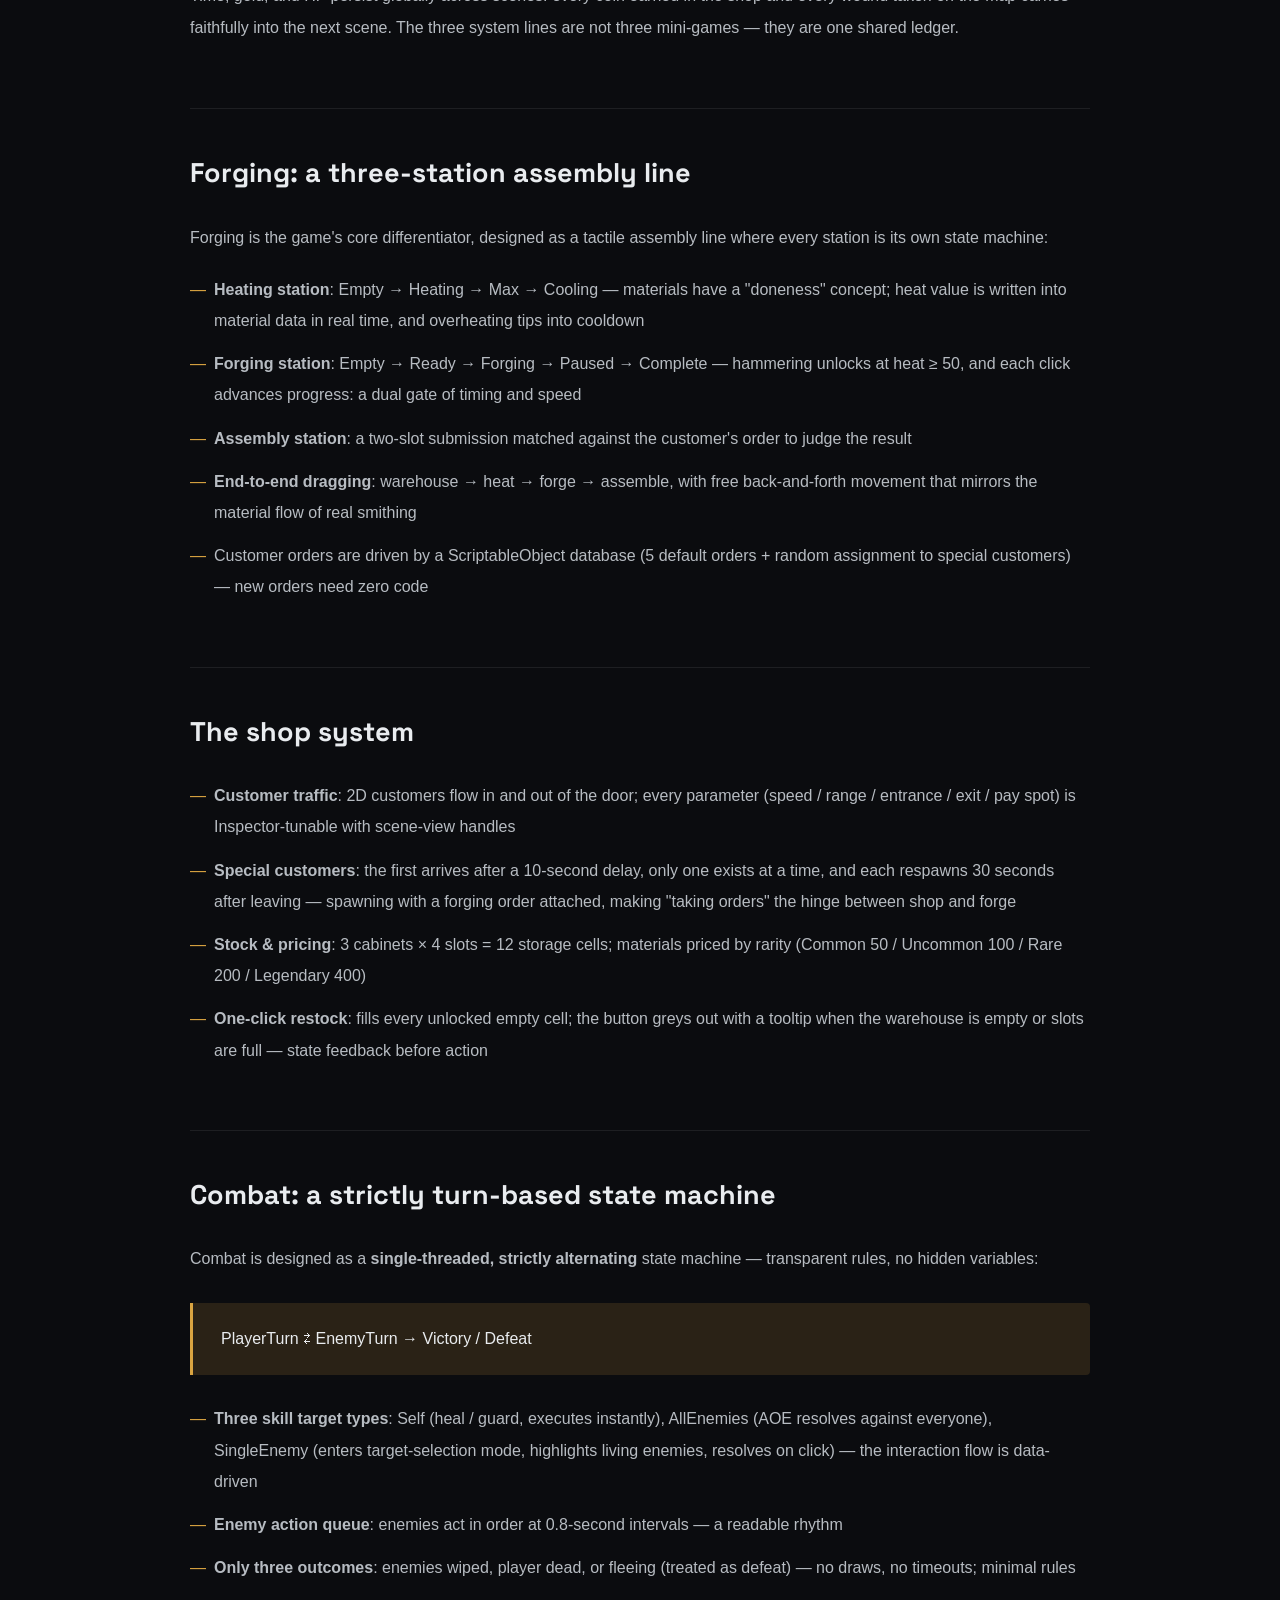
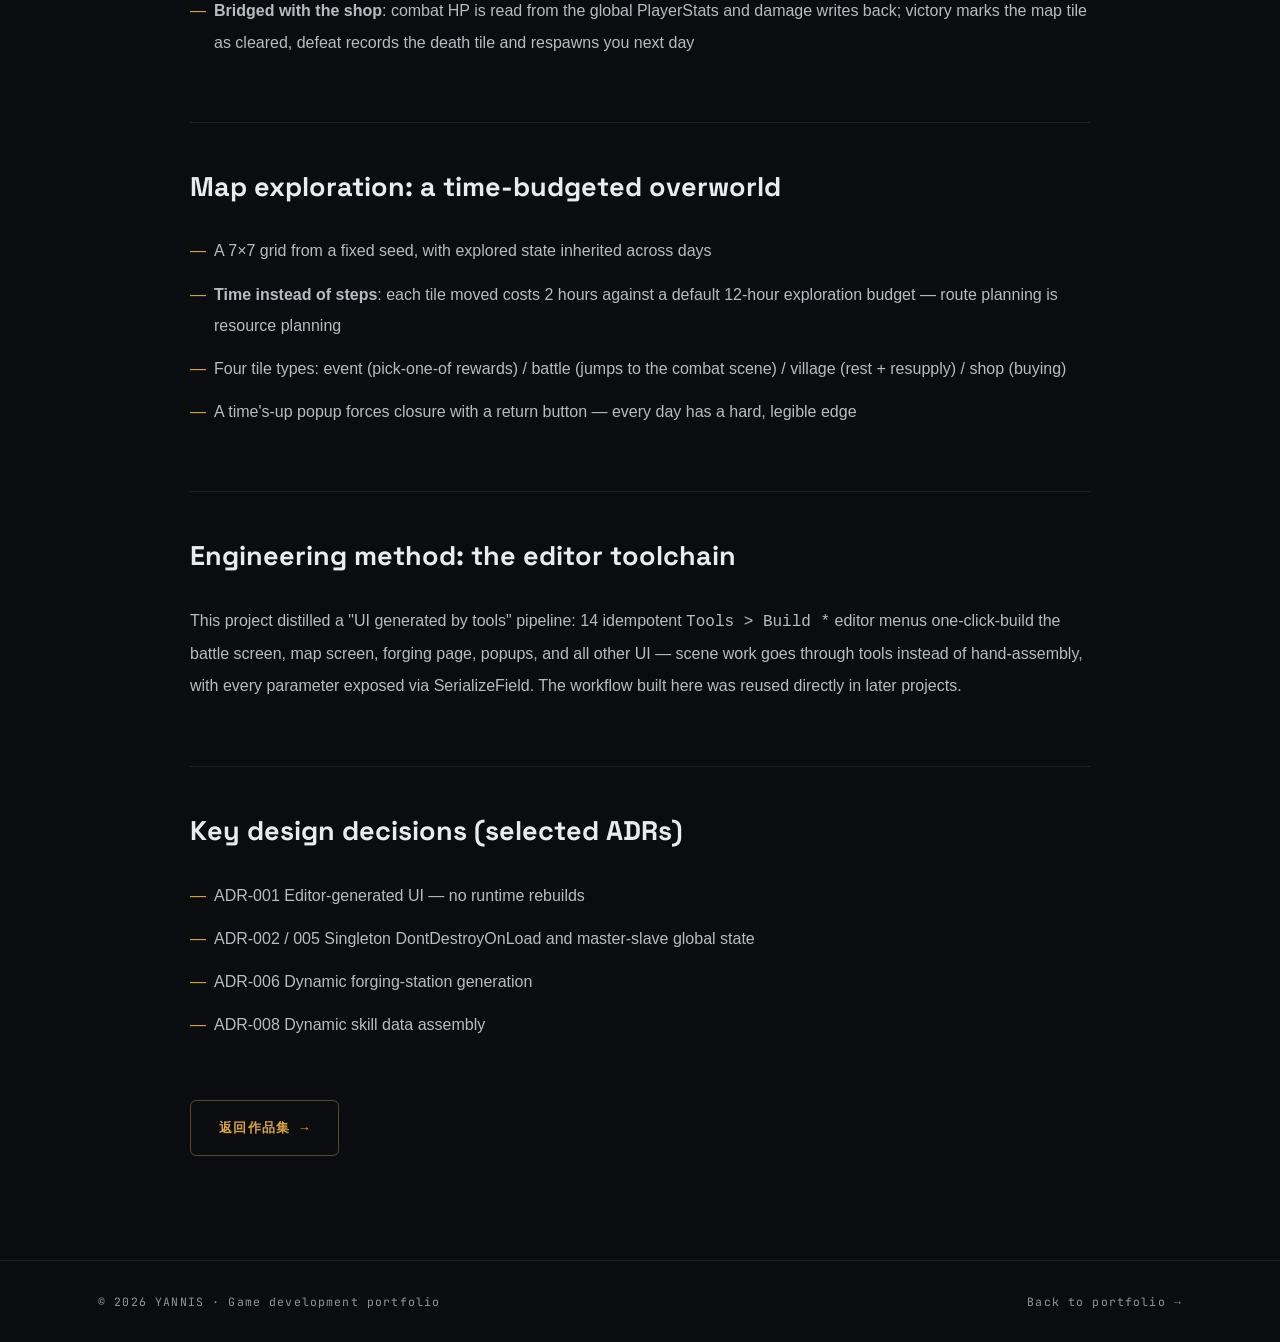
==== commit 4b7bbdc1: "Full bilingual coverage: zh overrides for decorative EN, missing keys for stat labels/cap-list/timel" ====
--- a/daoge.html
+++ b/daoge.html
@@ -97,8 +97,8 @@
 					</ul>
 
 					<ul class="actions special">
-						<li><a href="index.html" class="button large">← 返回全部项目</a></li>
-					</ul>
+								<li><a href="projects.html" class="button large">返回作品集 <span class="arr">→</span></a></li>
+							</ul>
 				</article>
 
 			</div>
@@ -127,7 +127,7 @@
 		</div>
 
 		<script src="assets/js/site.js?v=1"></script>
-		<script src="assets/js/i18n.js?v=5"></script>
+		<script src="assets/js/i18n.js?v=7"></script>
 
 	</body>
 </html>
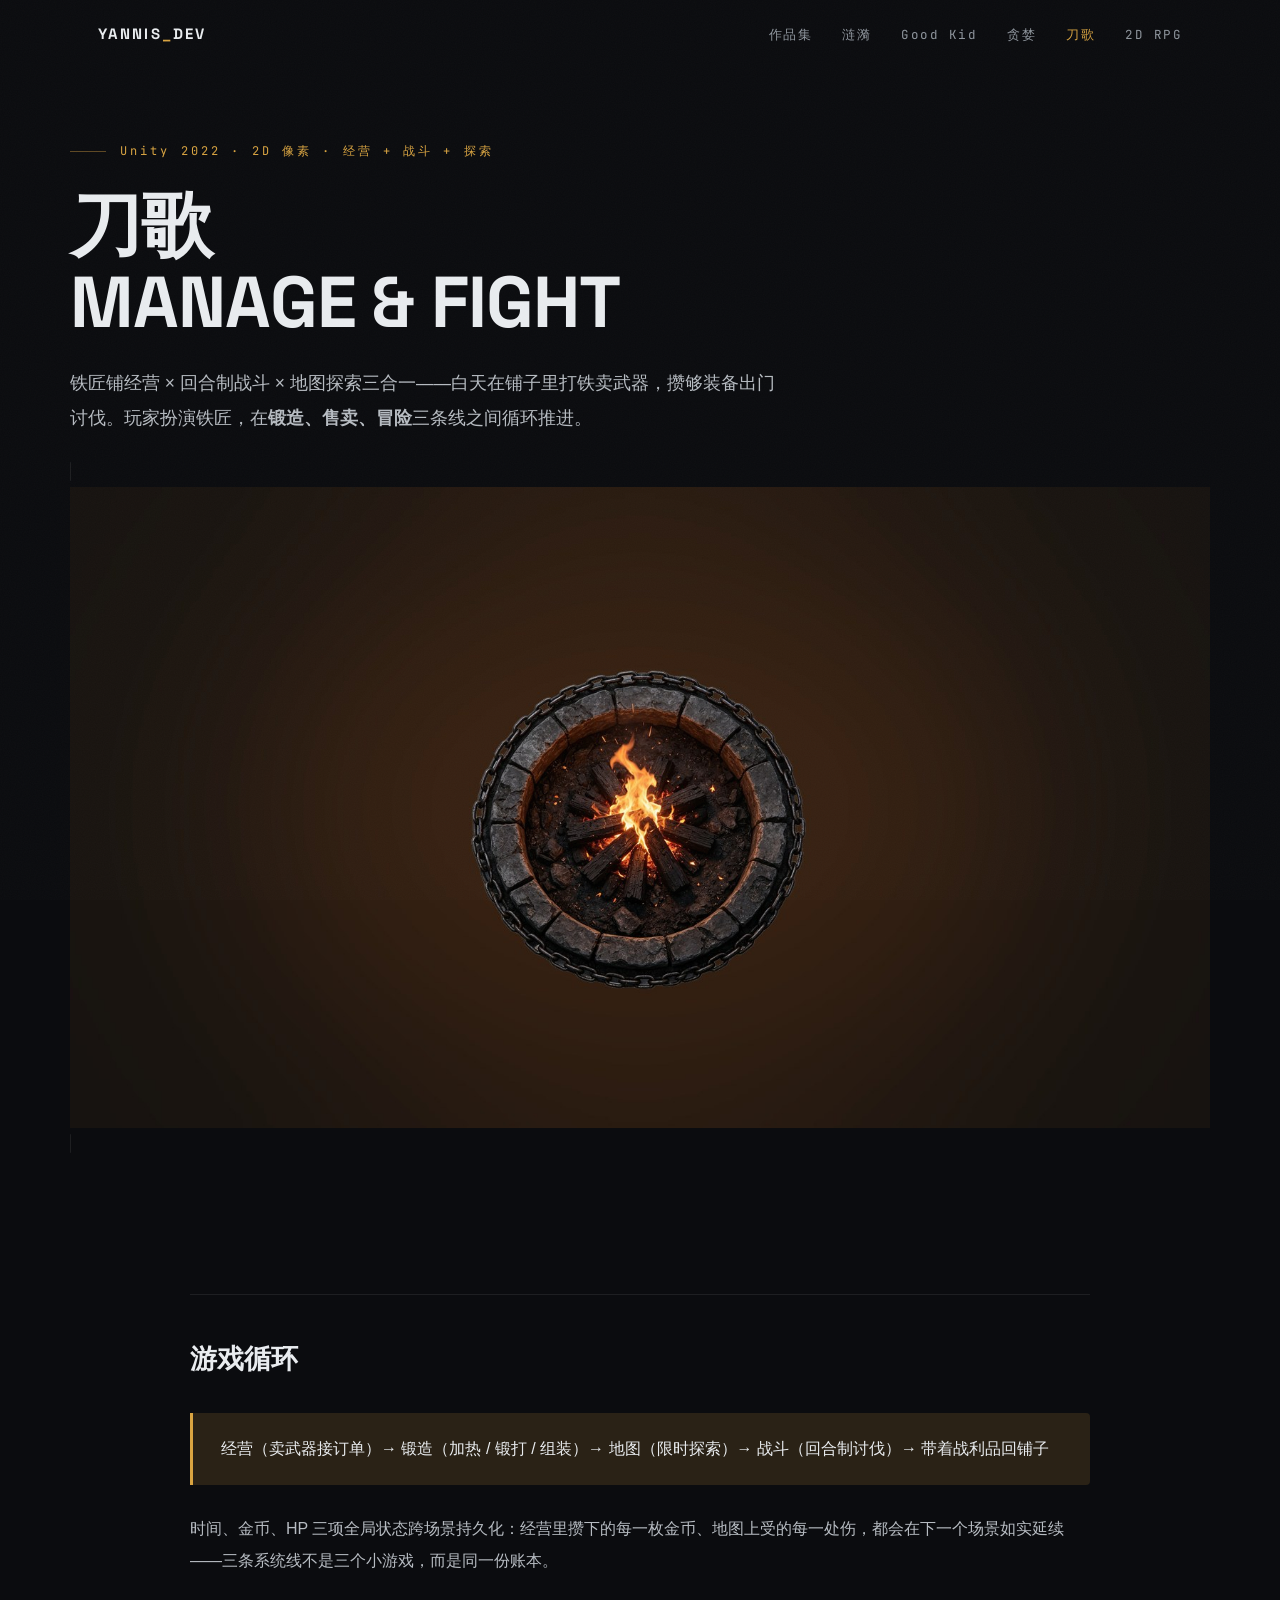
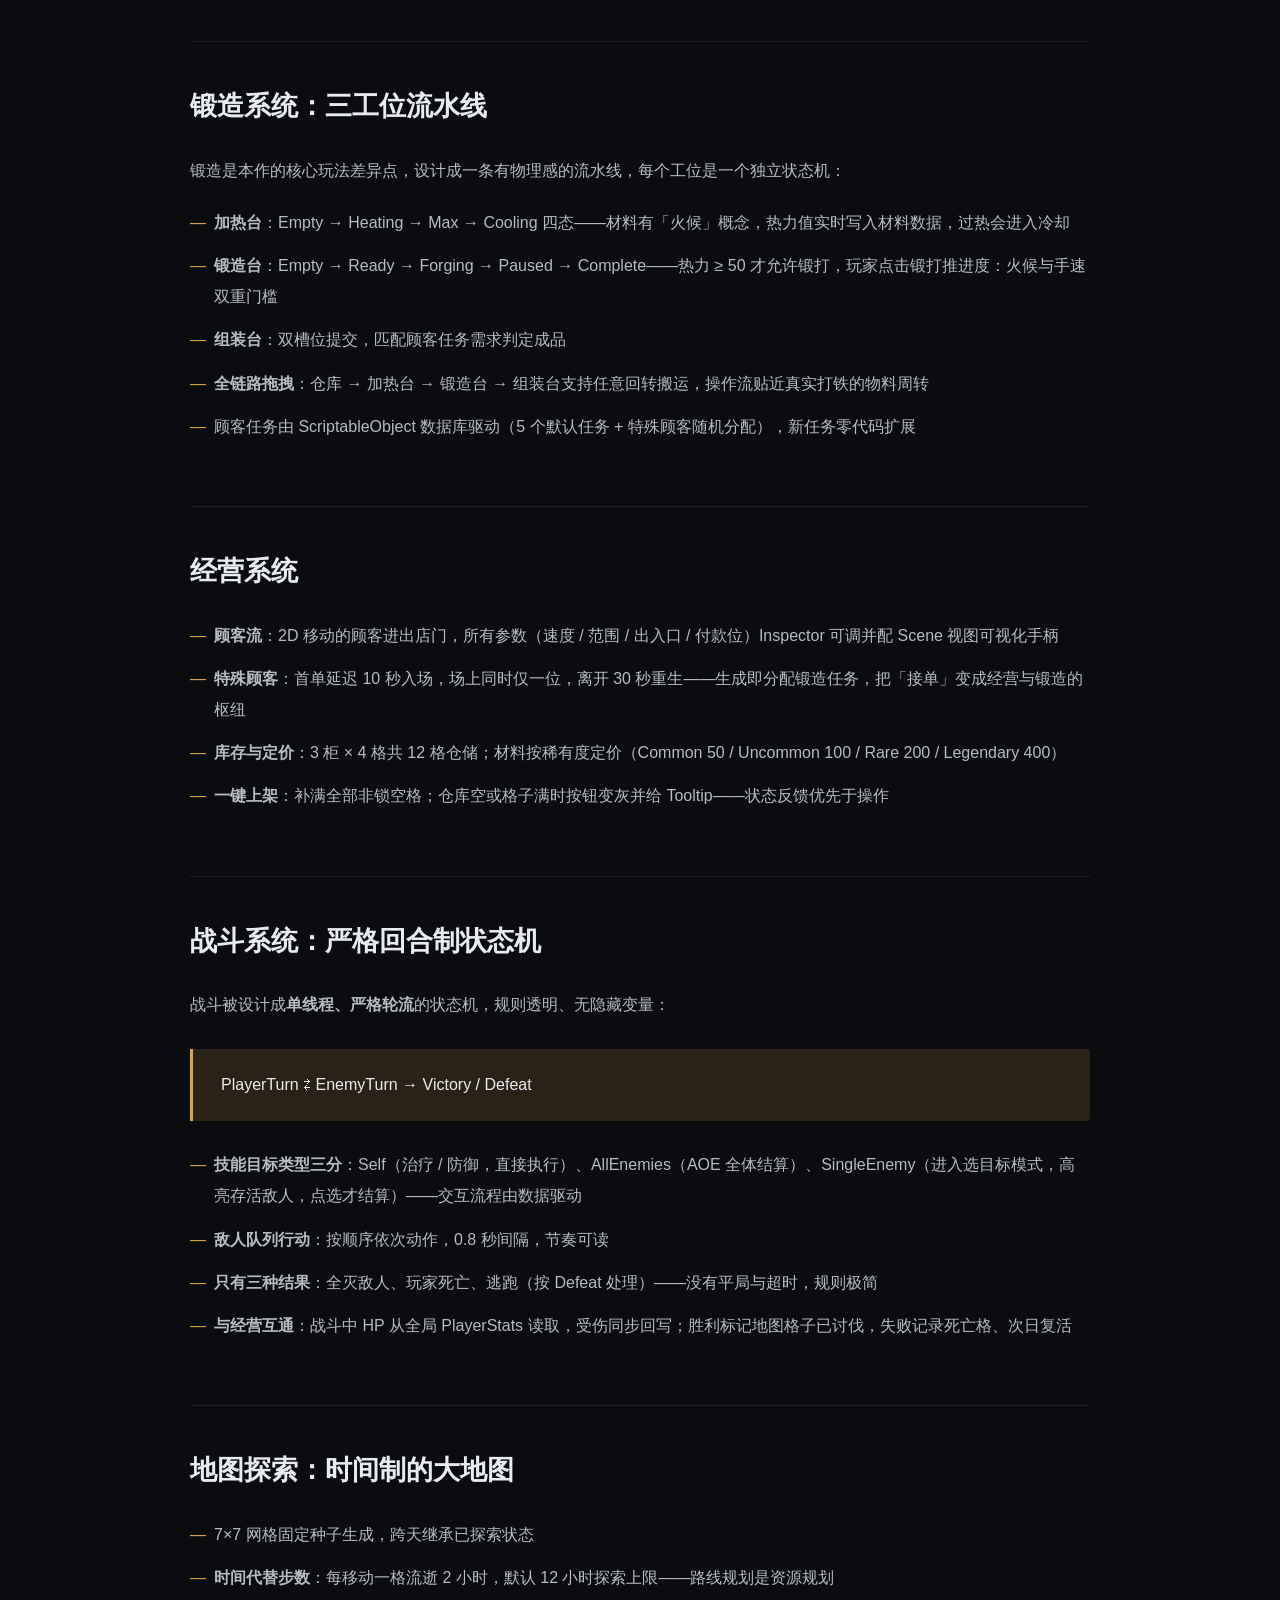
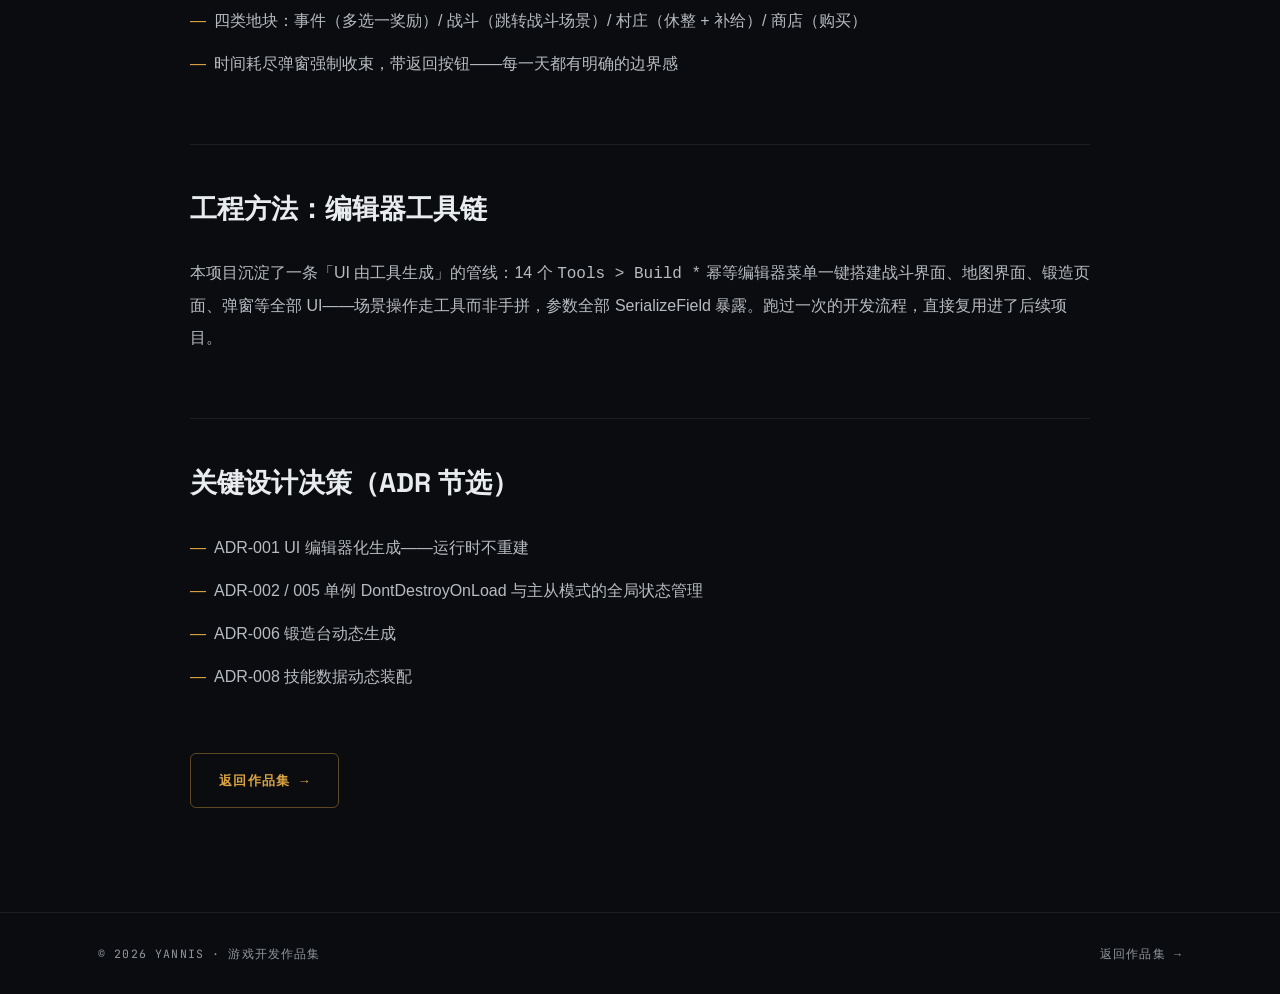
==== commit e4b930ee: "Neutralize grad-school copy for dual-use (jobs), split competitions and internships into dedicated s" ====
--- a/daoge.html
+++ b/daoge.html
@@ -11,7 +11,7 @@
 		<meta name="theme-color" content="#0b0c0f" />
 		<meta name="color-scheme" content="dark" />
 		<link rel="icon" href="data:image/svg+xml,%3Csvg xmlns='http://www.w3.org/2000/svg' viewBox='0 0 32 32'%3E%3Crect width='32' height='32' rx='7' fill='%230b0c0f'/%3E%3Ccircle cx='16' cy='16' r='6' fill='%23c8a96a'/%3E%3C/svg%3E" />
-		<link rel="stylesheet" href="assets/css/style.css?v=1" />
+		<link rel="stylesheet" href="assets/css/style.css?v=6" />
 	</head>
 	<body>
 
@@ -127,7 +127,7 @@
 		</div>
 
 		<script src="assets/js/site.js?v=1"></script>
-		<script src="assets/js/i18n.js?v=7"></script>
+		<script src="assets/js/i18n.js?v=10"></script>
 
 	</body>
 </html>
--- a/assets/css/style.css
+++ b/assets/css/style.css
@@ -277,35 +277,6 @@
 		margin-bottom: 64px;
 	}
 
-	.badge-avail {
-		display: inline-flex;
-		align-items: center;
-		gap: 9px;
-		font-family: var(--font-mono);
-		font-size: 12px;
-		letter-spacing: 0.1em;
-		color: var(--text-dim);
-		border: 1px solid var(--line-strong);
-		border-radius: 999px;
-		padding: 8px 16px;
-		background: rgba(20, 23, 28, 0.55);
-		-webkit-backdrop-filter: blur(6px);
-		backdrop-filter: blur(6px);
-	}
-
-		.badge-avail .dot {
-			width: 7px; height: 7px;
-			border-radius: 50%;
-			background: #7ad48a;
-			box-shadow: 0 0 0 0 rgba(122, 212, 138, 0.5);
-			animation: pulse 2.4s ease-out infinite;
-		}
-
-@keyframes pulse {
-	70% { box-shadow: 0 0 0 9px rgba(122, 212, 138, 0); }
-	100% { box-shadow: 0 0 0 0 rgba(122, 212, 138, 0); }
-}
-
 	.hero-meta {
 		display: flex;
 		flex-wrap: wrap;
@@ -1131,6 +1102,84 @@
 		}
 
 		.foot-bar a:hover { color: var(--accent); }
+
+/* ==========================================================================
+   平台账号
+   ========================================================================== */
+.platforms {
+	margin-top: 72px;
+	padding-top: 48px;
+	border-top: 1px solid var(--line);
+}
+
+	.platforms-title {
+		font-size: 12px;
+		font-weight: 700;
+		letter-spacing: 0.24em;
+		color: var(--muted);
+		margin-bottom: 26px;
+	}
+
+	.platforms-grid {
+		display: grid;
+		grid-template-columns: repeat(2, 1fr);
+		gap: 1px;
+		background: var(--line);
+		border: 1px solid var(--line);
+		border-radius: var(--radius);
+		overflow: hidden;
+	}
+
+	.platform-row {
+		display: flex;
+		align-items: center;
+		gap: 18px;
+		background: var(--surface);
+		padding: 18px 24px;
+		transition: background-color 0.25s ease;
+	}
+
+		a.platform-row:hover { background: var(--surface-2); }
+
+		.platform-row .p-name {
+			font-family: var(--font-display);
+			font-weight: 700;
+			font-size: 15px;
+			color: var(--text);
+			min-width: 96px;
+		}
+
+		.platform-row .p-handle {
+			font-size: 12.5px;
+			color: var(--muted);
+			flex: 1;
+			overflow: hidden;
+			text-overflow: ellipsis;
+			white-space: nowrap;
+		}
+
+		a.platform-row:hover .p-handle { color: var(--accent); }
+
+		.platform-row .arr {
+			color: var(--accent);
+			font-size: 13px;
+			transition: transform 0.25s var(--ease);
+		}
+
+		a.platform-row:hover .arr { transform: translate(3px, -3px); }
+
+	.platforms-note {
+		margin-top: 18px;
+		font-size: 11.5px;
+		letter-spacing: 0.08em;
+		color: var(--muted);
+		text-align: center;
+	}
+
+@media (max-width: 760px) {
+	.platforms-grid { grid-template-columns: 1fr; }
+	.platform-row .p-name { min-width: 72px; }
+}
 
 /* ==========================================================================
    语言切换器
@@ -1218,8 +1267,85 @@
 @media (prefers-reduced-motion: reduce) {
 	html { scroll-behavior: auto; }
 	.reveal { opacity: 1; transform: none; transition: none; }
-	.badge-avail .dot, .hero-scroll { animation: none; }
+	.hero-scroll { animation: none; }
 	.post-card, .gateway, .gateway-media img, .post-card .image img, .button { transition: none; }
 	.post-card:hover, .gateway:hover { transform: none; }
 	.post-card:hover .image img, .gateway:hover .gateway-media img { transform: none; }
 }
+
+/* ==========================================================================
+   比赛栏
+   ========================================================================== */
+.comp-list {
+	display: grid;
+	grid-template-columns: 1fr;
+	gap: 24px;
+}
+
+.comp-card {
+	border: 1px solid var(--line);
+	border-radius: var(--radius);
+	background: var(--surface);
+	padding: 32px 36px;
+	transition: border-color 0.3s ease;
+}
+
+	.comp-card:hover { border-color: var(--accent-line); }
+
+	.comp-meta {
+		display: flex;
+		align-items: center;
+		justify-content: space-between;
+		gap: 16px;
+		flex-wrap: wrap;
+		margin-bottom: 18px;
+		padding-bottom: 14px;
+		border-bottom: 1px solid var(--line);
+	}
+
+		.comp-name {
+			font-size: 12.5px;
+			font-weight: 700;
+			letter-spacing: 0.18em;
+			color: var(--accent);
+		}
+
+		.comp-award {
+			font-size: 11.5px;
+			letter-spacing: 0.1em;
+			color: var(--muted);
+			border: 1px solid var(--line-strong);
+			border-radius: 999px;
+			padding: 4px 14px;
+		}
+
+	.comp-card h3 {
+		font-family: var(--font-display);
+		font-size: 20px;
+		margin-bottom: 12px;
+	}
+
+	.comp-card p {
+		color: var(--text-dim);
+		font-size: 14.5px;
+		margin-bottom: 16px;
+		text-align: left;
+	}
+
+	.comp-card ul { list-style: none; margin-bottom: 0; text-align: left; }
+
+		.comp-card ul li {
+			position: relative;
+			padding-left: 22px;
+			font-size: 13.5px;
+			line-height: 1.85;
+			color: var(--muted);
+			margin-bottom: 8px;
+		}
+
+			.comp-card ul li::before {
+				content: "—";
+				position: absolute;
+				left: 0;
+				color: var(--accent-line);
+			}
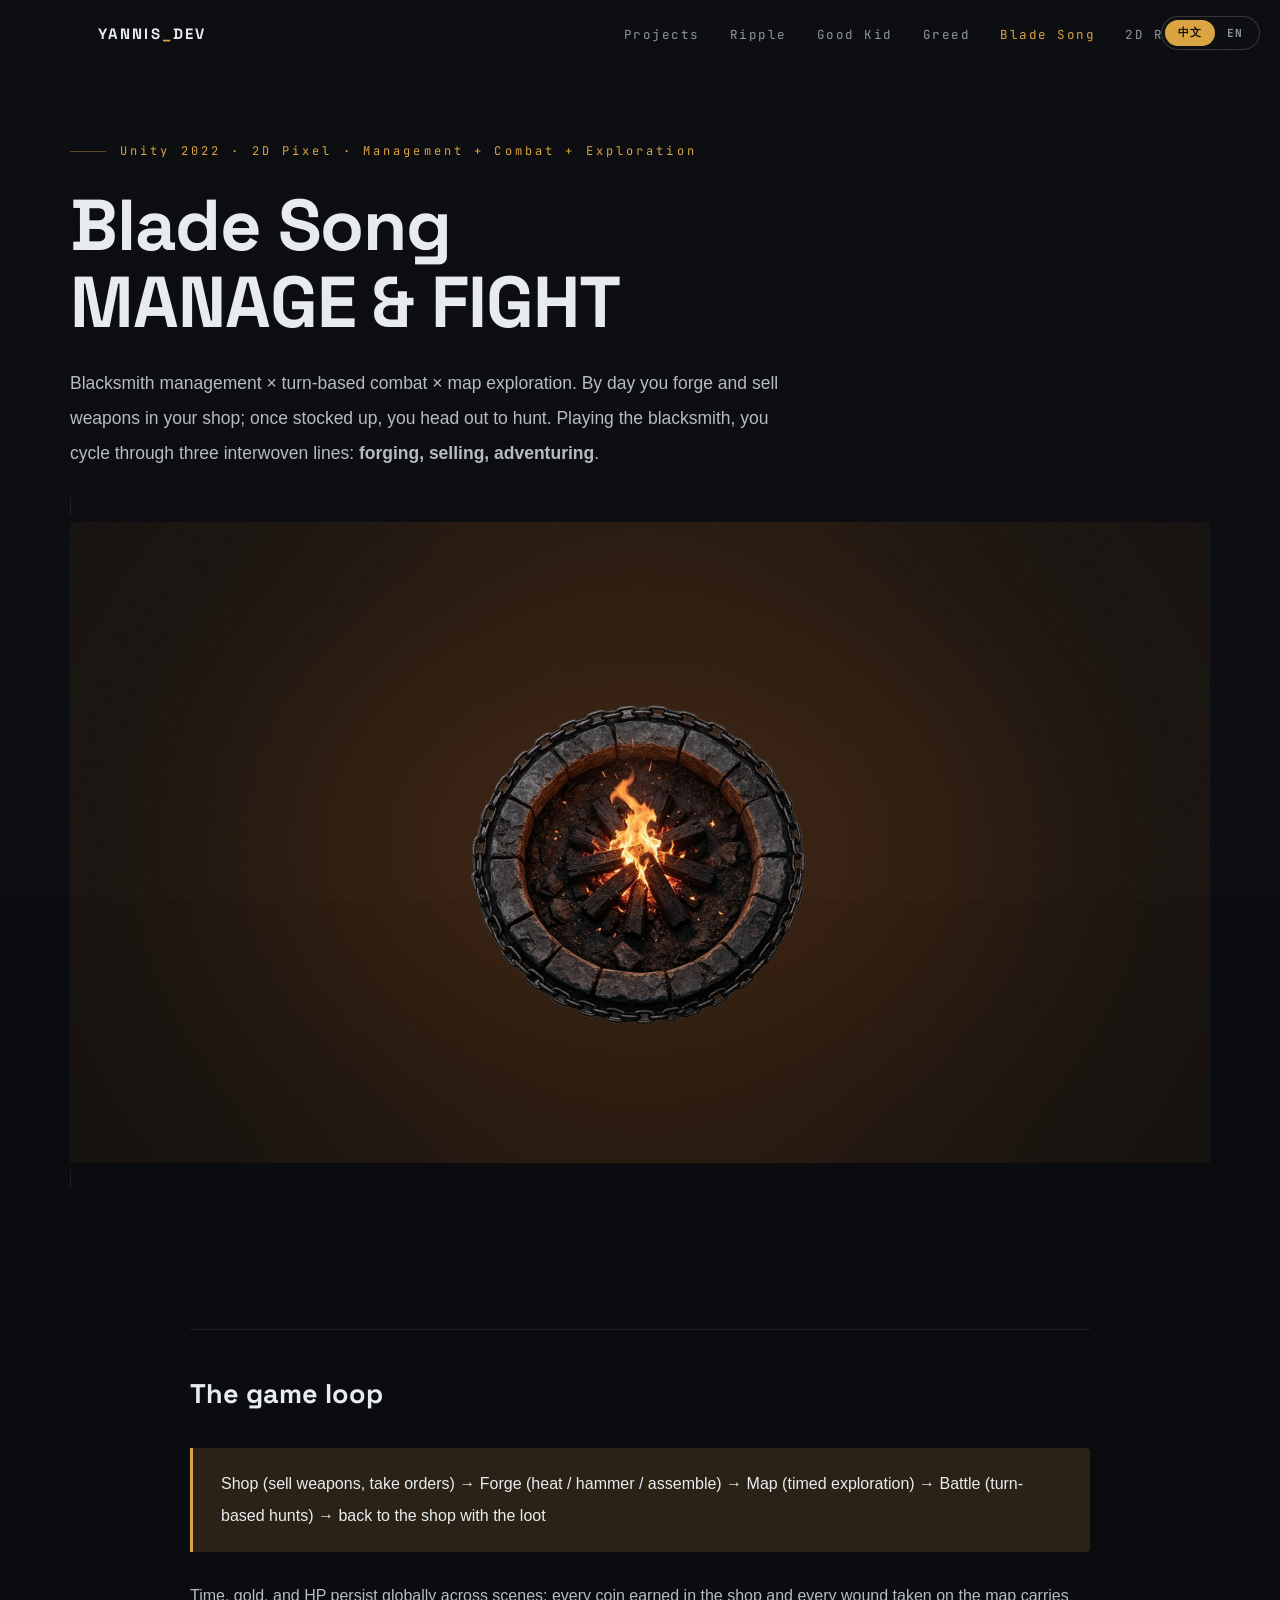
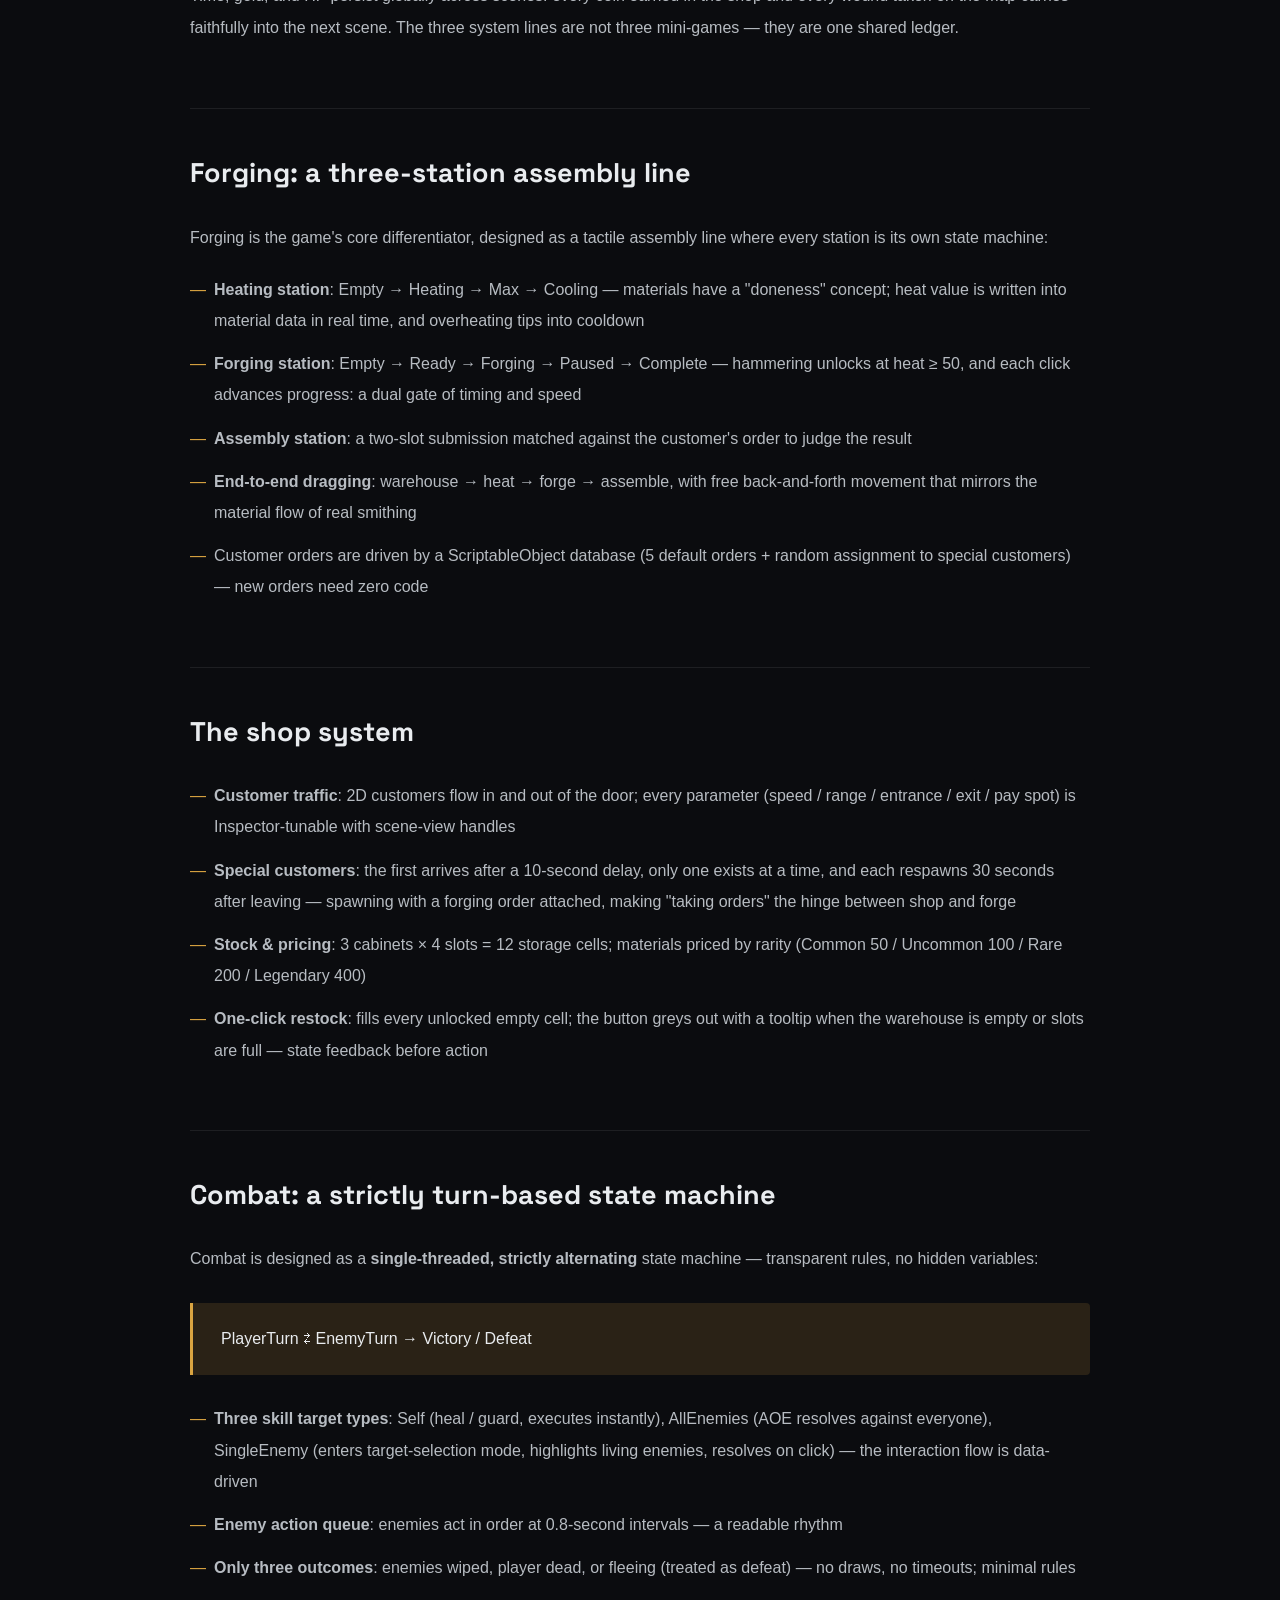
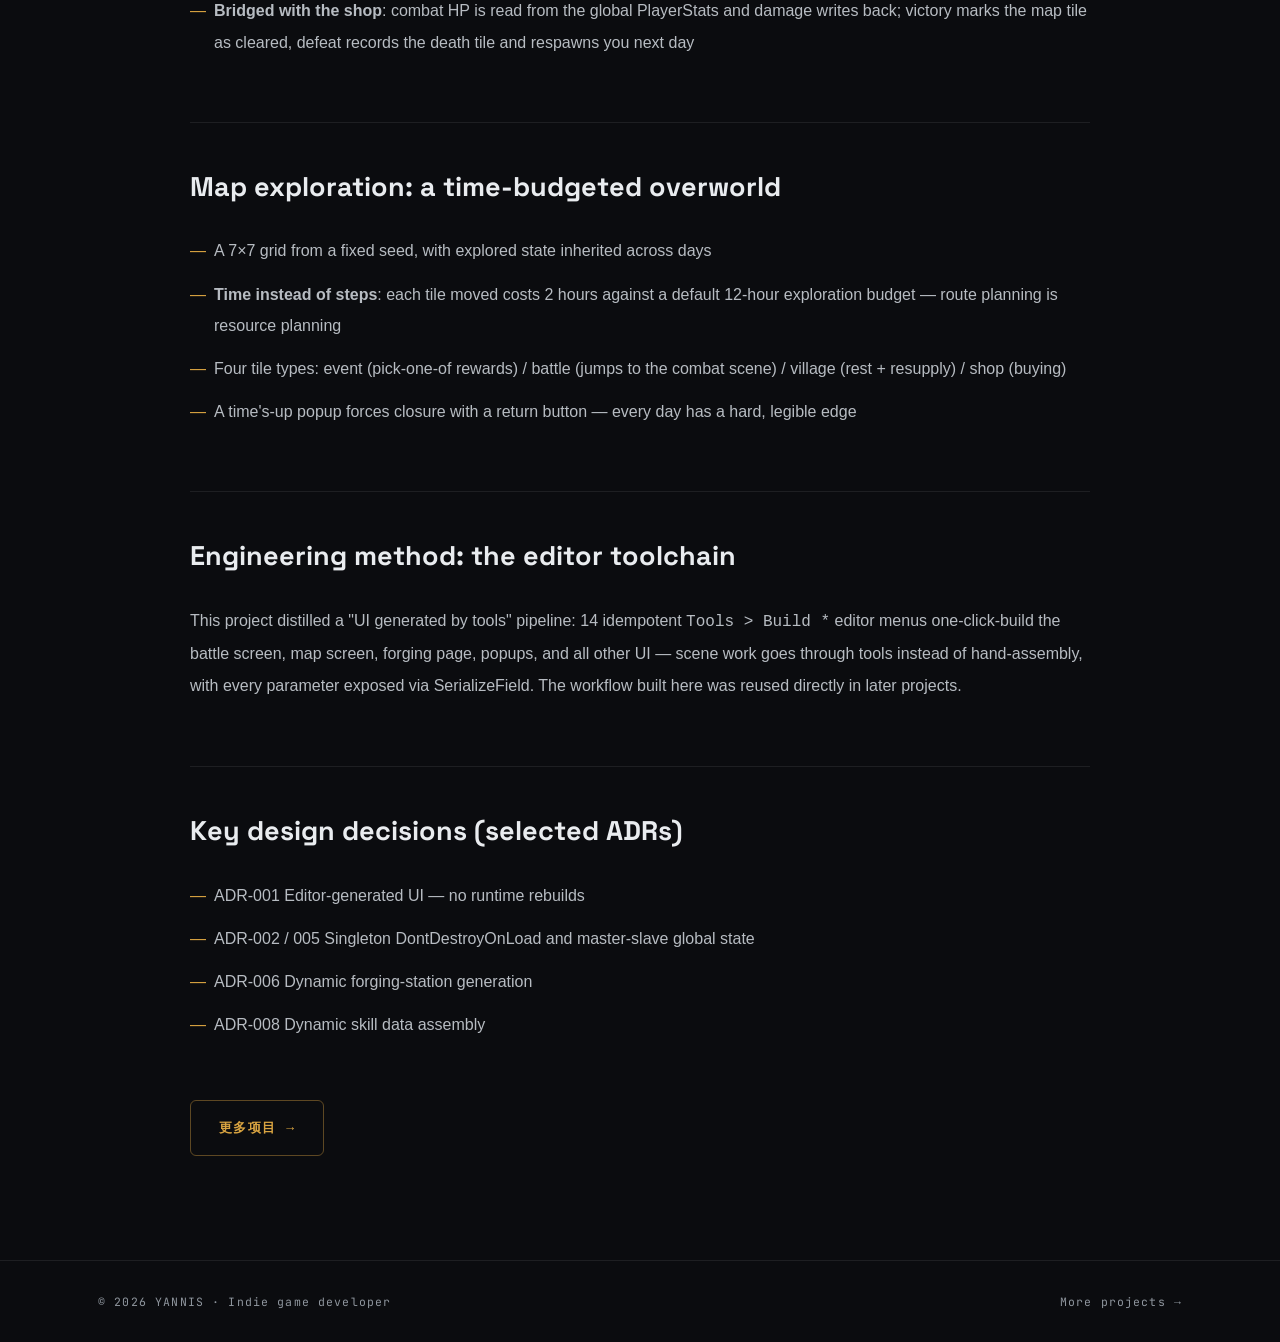
==== commit 053c4f14: "De-portfolio framing: gateway and projects page styled as itch.io/Steam game listings with store chi" ====
--- a/daoge.html
+++ b/daoge.html
@@ -1,10 +1,10 @@
 <!DOCTYPE HTML>
 <!--
-	Yannis 作品集 · 刀歌 详情页 — 定制设计系统 V3
+	Yannis · 刀歌 详情页 — 定制设计系统 V3
 -->
 <html lang="zh-CN">
 	<head>
-		<title>刀歌 MANAGE &amp; FIGHT · 系统设计 — Yannis 作品集</title>
+		<title>刀歌 MANAGE &amp; FIGHT · 系统设计 — Yannis</title>
 		<meta charset="utf-8" />
 		<meta name="viewport" content="width=device-width, initial-scale=1, user-scalable=no" />
 		<meta name="description" content="《刀歌》：铁匠铺经营×回合制战斗×地图探索三合一——锻造三工位、回合制状态机与 7×7 地图探索的系统设计。" />
@@ -21,7 +21,7 @@
 			<div class="nav-inner">
 				<a class="logo" href="index.html">YANNIS<span class="accent">_</span>DEV</a>
 				<ul class="nav-links mono">
-				<li><a href="projects.html">作品集</a></li>
+				<li><a href="projects.html">项目</a></li>
 					<li class="hide-m"><a href="ripple.html">涟漪</a></li>
 					<li class="hide-m"><a href="goodkid.html">Good Kid</a></li>
 					<li class="hide-m"><a href="greed.html">贪婪</a></li>
@@ -97,7 +97,7 @@
 					</ul>
 
 					<ul class="actions special">
-								<li><a href="projects.html" class="button large">返回作品集 <span class="arr">→</span></a></li>
+								<li><a href="projects.html" class="button large">更多项目 <span class="arr">→</span></a></li>
 							</ul>
 				</article>
 
@@ -121,13 +121,13 @@
 
 		<div class="foot-bar">
 			<div class="container foot-bar-inner">
-				<p>© 2026 YANNIS · 游戏开发作品集</p>
-				<p><a href="projects.html">返回作品集 →</a></p>
+				<p>© 2026 YANNIS · 独立游戏开发者</p>
+				<p><a href="projects.html">更多项目 →</a></p>
 			</div>
 		</div>
 
 		<script src="assets/js/site.js?v=1"></script>
-		<script src="assets/js/i18n.js?v=10"></script>
+		<script src="assets/js/i18n.js?v=12"></script>
 
 	</body>
 </html>
--- a/assets/css/style.css
+++ b/assets/css/style.css
@@ -1349,3 +1349,37 @@
 				left: 0;
 				color: var(--accent-line);
 			}
+
+/* ==========================================================================
+   项目卡商店条（Steam / itch.io）
+   ========================================================================== */
+.store-row {
+	display: flex;
+	align-items: center;
+	gap: 8px;
+	flex-wrap: wrap;
+	margin-bottom: 18px;
+}
+
+	.store-chip {
+		display: inline-flex;
+		align-items: center;
+		gap: 7px;
+		font-size: 11px;
+		font-weight: 700;
+		letter-spacing: 0.12em;
+		color: var(--muted);
+		border: 1px solid var(--line-strong);
+		border-radius: 4px;
+		padding: 5px 12px;
+	}
+
+		.store-chip .icon { font-size: 13px; }
+
+		.store-chip.steam {
+			color: var(--text);
+			border-color: var(--accent-line);
+			background: var(--accent-dim);
+		}
+
+			.store-chip.steam .icon { color: var(--accent); }
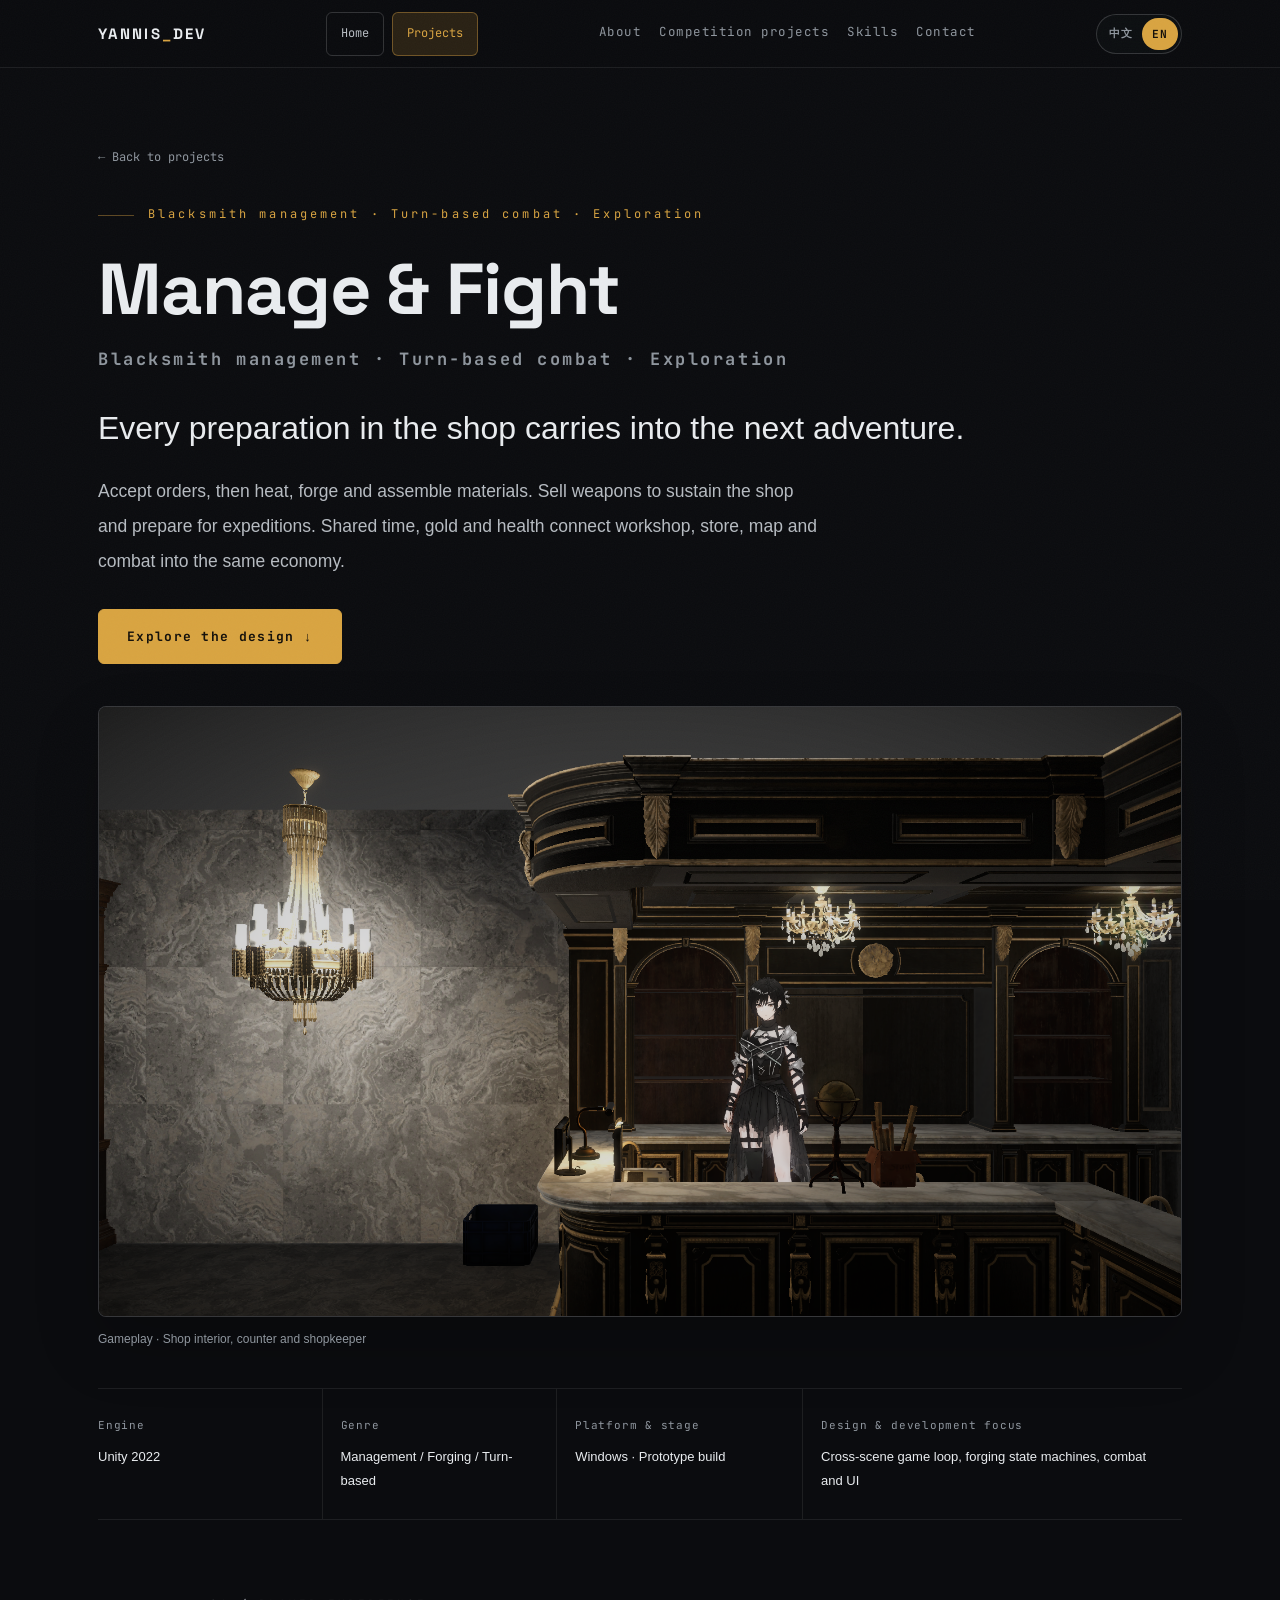
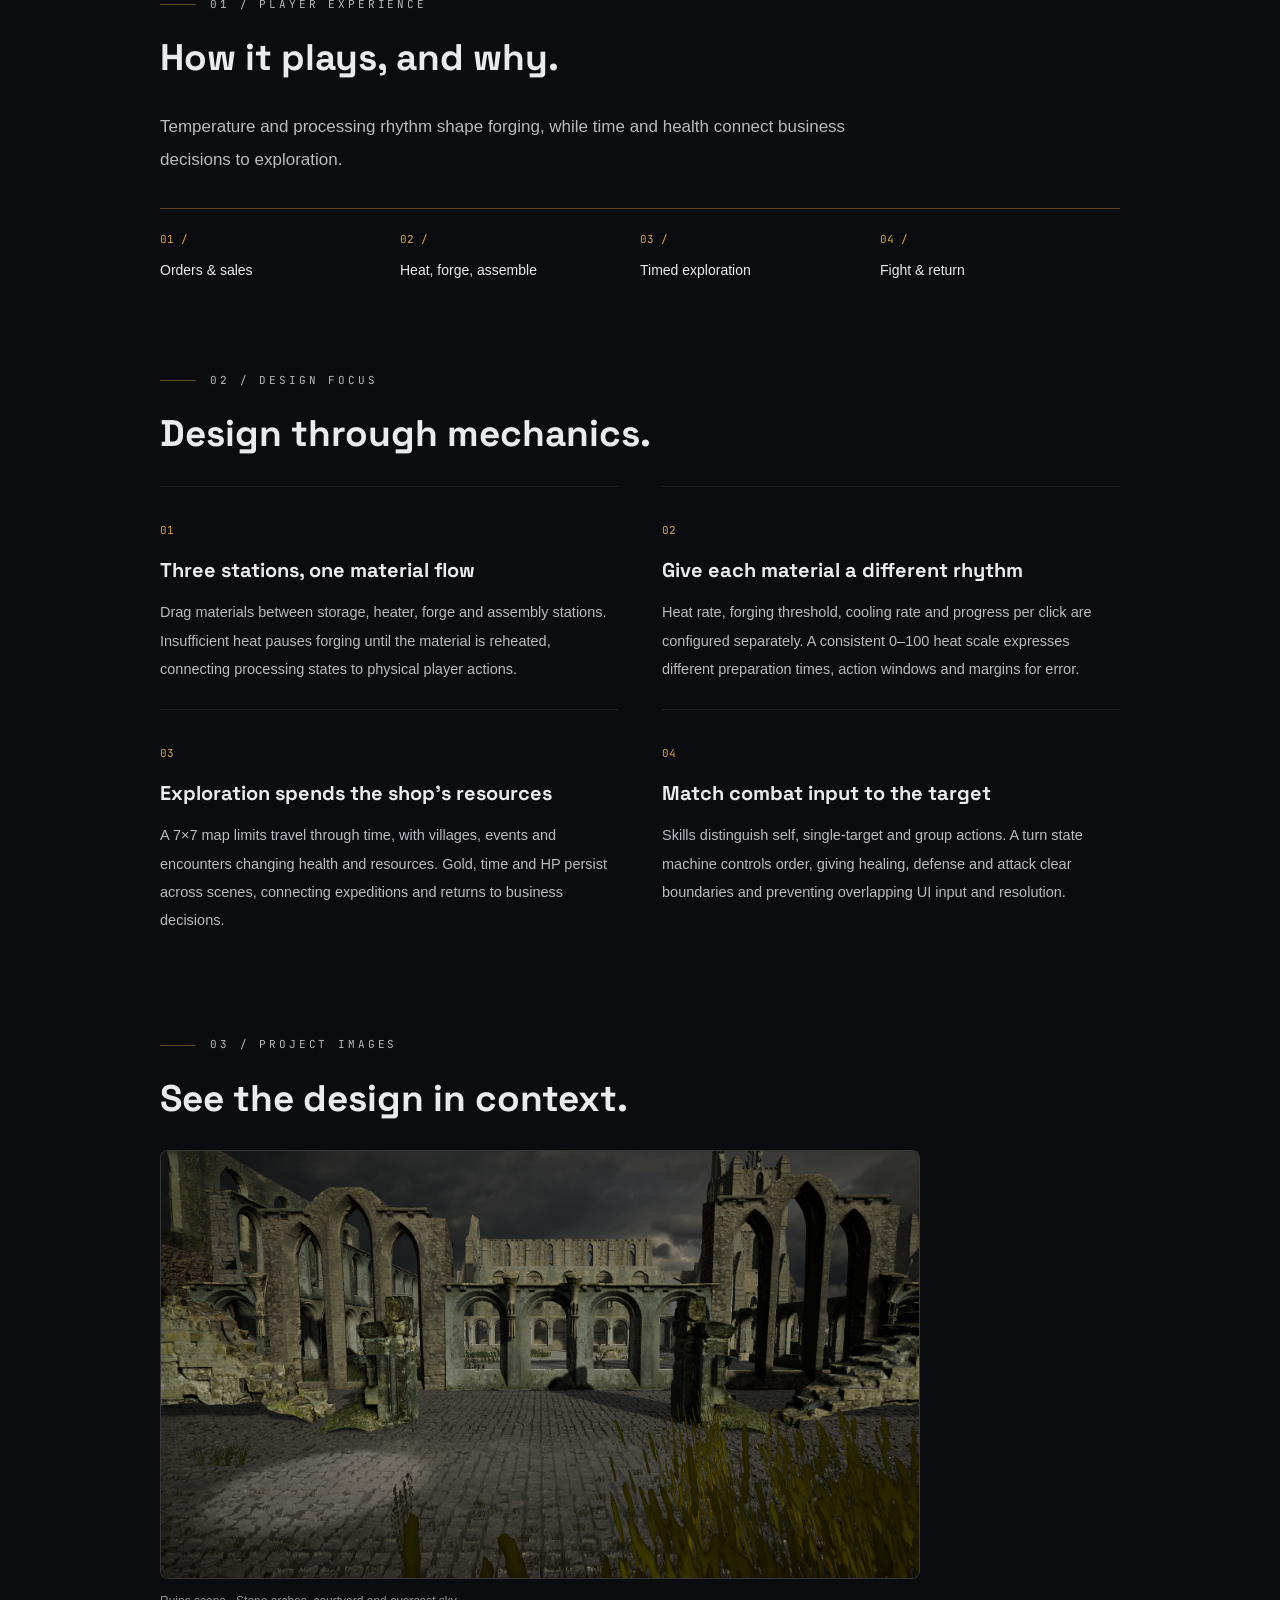
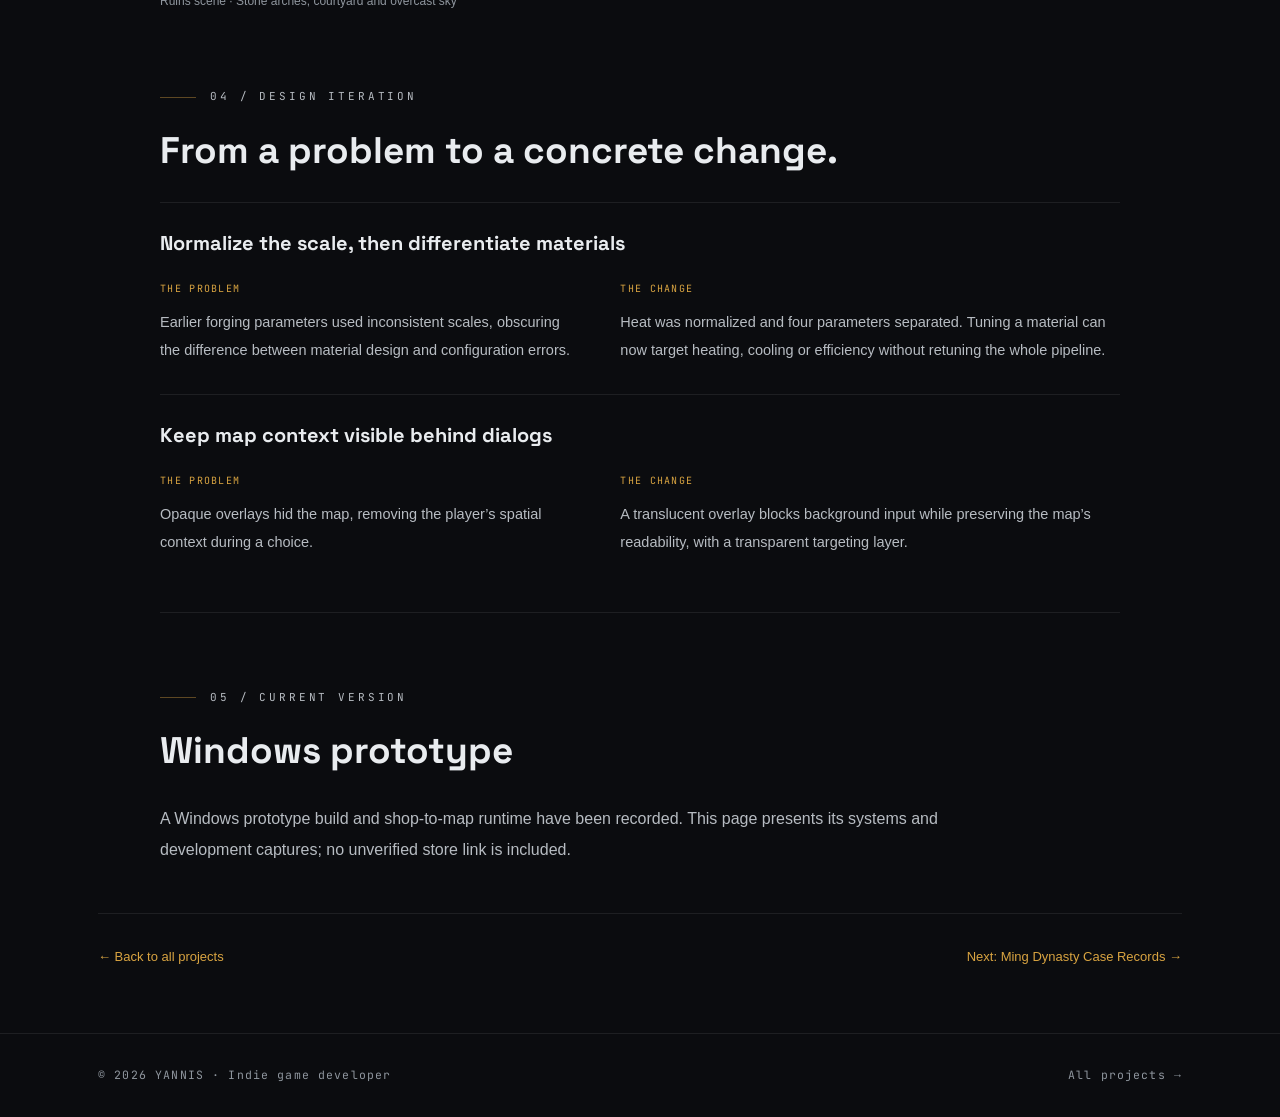
==== commit 9e40e592: "Refresh game project pages and unify bilingual navigation" ====
--- a/daoge.html
+++ b/daoge.html
@@ -1,133 +1,214 @@
-<!DOCTYPE HTML>
-<!--
-	Yannis · 刀歌 详情页 — 定制设计系统 V3
--->
+<!DOCTYPE html>
+
 <html lang="zh-CN">
-	<head>
-		<title>刀歌 MANAGE &amp; FIGHT · 系统设计 — Yannis</title>
-		<meta charset="utf-8" />
-		<meta name="viewport" content="width=device-width, initial-scale=1, user-scalable=no" />
-		<meta name="description" content="《刀歌》：铁匠铺经营×回合制战斗×地图探索三合一——锻造三工位、回合制状态机与 7×7 地图探索的系统设计。" />
-		<meta name="theme-color" content="#0b0c0f" />
-		<meta name="color-scheme" content="dark" />
-		<link rel="icon" href="data:image/svg+xml,%3Csvg xmlns='http://www.w3.org/2000/svg' viewBox='0 0 32 32'%3E%3Crect width='32' height='32' rx='7' fill='%230b0c0f'/%3E%3Ccircle cx='16' cy='16' r='6' fill='%23c8a96a'/%3E%3C/svg%3E" />
-		<link rel="stylesheet" href="assets/css/style.css?v=6" />
-	</head>
-	<body>
-
-		<a class="skip-link" href="#main">跳到主要内容</a>
-
-		<nav id="nav">
-			<div class="nav-inner">
-				<a class="logo" href="index.html">YANNIS<span class="accent">_</span>DEV</a>
-				<ul class="nav-links mono">
-				<li><a href="projects.html">项目</a></li>
-					<li class="hide-m"><a href="ripple.html">涟漪</a></li>
-					<li class="hide-m"><a href="goodkid.html">Good Kid</a></li>
-					<li class="hide-m"><a href="greed.html">贪婪</a></li>
-					<li class="active"><a href="daoge.html">刀歌</a></li>
-					<li class="hide-m"><a href="rpg.html">2D RPG</a></li>
-				</ul>
-			</div>
-		</nav>
-
-<div id="main">
-
-				<article class="post featured">
-					<header class="major">
-						<span class="date">Unity 2022 · 2D 像素 · 经营 + 战斗 + 探索</span>
-						<h1>刀歌<br />
-						MANAGE &amp; FIGHT</h1>
-						<p>铁匠铺经营 × 回合制战斗 × 地图探索三合一——白天在铺子里打铁卖武器，攒够装备出门讨伐。玩家扮演铁匠，在<strong>锻造、售卖、冒险</strong>三条线之间循环推进。</p>
-					</header>
-					<a class="image main"><img src="images/daoge.jpg" alt="《刀歌》锻造火盆美术"  width="1600" height="900" /></a>
-				</article>
-
-				<article class="post">
-
-					<h2>游戏循环</h2>
-					<blockquote>经营（卖武器接订单）→ 锻造（加热 / 锻打 / 组装）→ 地图（限时探索）→ 战斗（回合制讨伐）→ 带着战利品回铺子</blockquote>
-					<p>时间、金币、HP 三项全局状态跨场景持久化：经营里攒下的每一枚金币、地图上受的每一处伤，都会在下一个场景如实延续——三条系统线不是三个小游戏，而是同一份账本。</p>
-
-					<h2>锻造系统：三工位流水线</h2>
-					<p>锻造是本作的核心玩法差异点，设计成一条有物理感的流水线，每个工位是一个独立状态机：</p>
-					<ul>
-						<li><strong>加热台</strong>：Empty → Heating → Max → Cooling 四态——材料有「火候」概念，热力值实时写入材料数据，过热会进入冷却</li>
-						<li><strong>锻造台</strong>：Empty → Ready → Forging → Paused → Complete——热力 ≥ 50 才允许锻打，玩家点击锻打推进度：火候与手速双重门槛</li>
-						<li><strong>组装台</strong>：双槽位提交，匹配顾客任务需求判定成品</li>
-						<li><strong>全链路拖拽</strong>：仓库 → 加热台 → 锻造台 → 组装台支持任意回转搬运，操作流贴近真实打铁的物料周转</li>
-						<li>顾客任务由 ScriptableObject 数据库驱动（5 个默认任务 + 特殊顾客随机分配），新任务零代码扩展</li>
-					</ul>
-
-					<h2>经营系统</h2>
-					<ul>
-						<li><strong>顾客流</strong>：2D 移动的顾客进出店门，所有参数（速度 / 范围 / 出入口 / 付款位）Inspector 可调并配 Scene 视图可视化手柄</li>
-						<li><strong>特殊顾客</strong>：首单延迟 10 秒入场，场上同时仅一位，离开 30 秒重生——生成即分配锻造任务，把「接单」变成经营与锻造的枢纽</li>
-						<li><strong>库存与定价</strong>：3 柜 × 4 格共 12 格仓储；材料按稀有度定价（Common 50 / Uncommon 100 / Rare 200 / Legendary 400）</li>
-						<li><strong>一键上架</strong>：补满全部非锁空格；仓库空或格子满时按钮变灰并给 Tooltip——状态反馈优先于操作</li>
-					</ul>
-
-					<h2>战斗系统：严格回合制状态机</h2>
-					<p>战斗被设计成<strong>单线程、严格轮流</strong>的状态机，规则透明、无隐藏变量：</p>
-					<blockquote>PlayerTurn ⇄ EnemyTurn → Victory / Defeat</blockquote>
-					<ul>
-						<li><strong>技能目标类型三分</strong>：Self（治疗 / 防御，直接执行）、AllEnemies（AOE 全体结算）、SingleEnemy（进入选目标模式，高亮存活敌人，点选才结算）——交互流程由数据驱动</li>
-						<li><strong>敌人队列行动</strong>：按顺序依次动作，0.8 秒间隔，节奏可读</li>
-						<li><strong>只有三种结果</strong>：全灭敌人、玩家死亡、逃跑（按 Defeat 处理）——没有平局与超时，规则极简</li>
-						<li><strong>与经营互通</strong>：战斗中 HP 从全局 PlayerStats 读取，受伤同步回写；胜利标记地图格子已讨伐，失败记录死亡格、次日复活</li>
-					</ul>
-
-					<h2>地图探索：时间制的大地图</h2>
-					<ul>
-						<li>7×7 网格固定种子生成，跨天继承已探索状态</li>
-						<li><strong>时间代替步数</strong>：每移动一格流逝 2 小时，默认 12 小时探索上限——路线规划是资源规划</li>
-						<li>四类地块：事件（多选一奖励）/ 战斗（跳转战斗场景）/ 村庄（休整 + 补给）/ 商店（购买）</li>
-						<li>时间耗尽弹窗强制收束，带返回按钮——每一天都有明确的边界感</li>
-					</ul>
-
-					<h2>工程方法：编辑器工具链</h2>
-					<p>本项目沉淀了一条「UI 由工具生成」的管线：14 个 <code>Tools &gt; Build *</code> 幂等编辑器菜单一键搭建战斗界面、地图界面、锻造页面、弹窗等全部 UI——场景操作走工具而非手拼，参数全部 SerializeField 暴露。跑过一次的开发流程，直接复用进了后续项目。</p>
-
-					<h2>关键设计决策（ADR 节选）</h2>
-					<ul>
-						<li>ADR-001 UI 编辑器化生成——运行时不重建</li>
-						<li>ADR-002 / 005 单例 DontDestroyOnLoad 与主从模式的全局状态管理</li>
-						<li>ADR-006 锻造台动态生成</li>
-						<li>ADR-008 技能数据动态装配</li>
-					</ul>
-
-					<ul class="actions special">
-								<li><a href="projects.html" class="button large">更多项目 <span class="arr">→</span></a></li>
-							</ul>
-				</article>
-
-			</div>
-
-		</div>
-
-		<script src="assets/js/jquery.min.js"></script>
-		<script src="assets/js/jquery.scrollex.min.js"></script>
-		<script src="assets/js/jquery.scrolly.min.js"></script>
-		<script src="assets/js/browser.min.js"></script>
-		<script src="assets/js/breakpoints.min.js"></script>
-		<script src="assets/js/util.js"></script>
-		<script src="assets/js/main.js"></script>
-		<script src="assets/js/i18n.js?v=4"></script>
-
-	</body>
+<head>
+<meta charset="utf-8" /><title data-en="Manage &amp; Fight · Game &amp; Design — Yannis">刀歌 · 项目与设计 — Yannis</title>
+<meta name="viewport" content="width=device-width, initial-scale=1" />
+<meta name="description" content="接下订单，把材料依次加热、锻打与组装；卖出武器维持经营，也为探索准备装备。时间、金币与生命跨场景延续，把工坊、店铺、地图和战斗连接成同一份账本。" />
+<meta name="theme-color" content="#0b0c0f" />
+<meta name="color-scheme" content="dark" />
+<link rel="icon" href="data:image/svg+xml,%3Csvg xmlns='http://www.w3.org/2000/svg' viewBox='0 0 32 32'%3E%3Crect width='32' height='32' rx='7' fill='%230b0c0f'/%3E%3Ccircle cx='16' cy='16' r='6' fill='%23c8a96a'/%3E%3C/svg%3E" />
+<link rel="stylesheet" href="assets/css/style.css?v=9" />
+</head>
+<body>
+<a data-en="Skip to content" class="skip-link" href="#main">跳到主要内容</a>
+<nav id="nav" aria-label="主导航" data-en-aria-label="Main navigation">
+  <div class="nav-inner">
+    <a class="logo" href="index.html" aria-label="Yannis 首页" data-en-aria-label="Yannis home">YANNIS<span class="accent">_</span>DEV</a>
+    <div class="nav-primary">
+      <a href="index.html" data-nav="home" data-en="Home">首页</a>
+      <a href="projects.html" data-nav="projects" data-en="Projects">项目</a>
+    </div>
+    <ul id="site-nav-links" class="nav-links mono">
+      <li><a href="index.html#about" data-nav="about" data-en="About">关于我</a></li>
+      <li><a href="index.html#competitions" data-nav="competitions" data-en="Competition projects">比赛项目</a></li>
+      <li><a href="index.html#skills" data-nav="skills" data-en="Skills">技能</a></li>
+      <li><a href="index.html#contact" data-nav="contact" data-en="Contact">联系</a></li>
+    </ul>
+    <div class="nav-tools">
+      <div id="nav-language"></div>
+      <button type="button" class="nav-menu-toggle" aria-controls="site-nav-links" aria-expanded="false" aria-label="打开或关闭导航菜单" data-en-aria-label="Toggle navigation menu">
+        <span class="menu-label" data-en="Menu">菜单</span>
+        <svg class="menu-icon" viewBox="0 0 20 20" width="20" height="20" aria-hidden="true"><path d="M3 5h14M3 10h14M3 15h14" fill="none" stroke="currentColor" stroke-width="1.5" stroke-linecap="round" /></svg>
+      </button>
+    </div>
+  </div>
+</nav>
+<main id="main" class="project-page">
+<header class="article-hero">
+<div class="container"><a data-en="← Back to projects" class="back-link mono" href="projects.html">← 返回项目列表</a>
+<p data-en="Blacksmith management · Turn-based combat · Exploration" class="kicker">铁匠铺经营 · 回合制战斗 · 地图探索
+</p>
+<h1 data-en="Manage &amp; Fight&lt;span class=&quot;project-subtitle&quot;&gt;Blacksmith management · Turn-based combat · Exploration&lt;/span&gt;">刀歌<span class="project-subtitle">MANAGE & FIGHT</span>
+</h1>
+<p data-en="Every preparation in the shop carries into the next adventure." class="project-pitch">铺子里的每一份准备，都带到下一次冒险。
+</p>
+<p data-en="Accept orders, then heat, forge and assemble materials. Sell weapons to sustain the shop and prepare for expeditions. Shared time, gold and health connect workshop, store, map and combat into the same economy." class="lede">接下订单，把材料依次加热、锻打与组装；卖出武器维持经营，也为探索准备装备。时间、金币与生命跨场景延续，把工坊、店铺、地图和战斗连接成同一份账本。
+</p>
+<div class="project-actions"><a data-en="Explore the design ↓" class="button solid" href="#design">查看设计 ↓</a>
+</div>
+</div>
+</header>
+<div class="container">
+<figure class="project-figure project-figure-hero"><a class="media-frame" href="images/projects/daoge-shop.png" target="_blank" rel="noopener"><img src="images/projects/daoge-shop.png" alt="实机画面 · 店铺室内、柜台与店主" data-en-alt="Gameplay · Shop interior, counter and shopkeeper" width="1920" height="1080" fetchpriority=high decoding="async" /></a>
+<figcaption data-en="Gameplay · Shop interior, counter and shopkeeper">实机画面 · 店铺室内、柜台与店主
+</figcaption>
+</figure>
+<dl class="project-facts">
+<div>
+<dt data-en="Engine">引擎
+</dt>
+<dd data-en="Unity 2022">Unity 2022
+</dd>
+</div>
+<div>
+<dt data-en="Genre">类型
+</dt>
+<dd data-en="Management / Forging / Turn-based">经营 / 锻造 / 回合制
+</dd>
+</div>
+<div>
+<dt data-en="Platform &amp; stage">平台与阶段
+</dt>
+<dd data-en="Windows · Prototype build">Windows · 原型版本
+</dd>
+</div>
+<div>
+<dt data-en="Design &amp; development focus">设计与开发重点
+</dt>
+<dd data-en="Cross-scene game loop, forging state machines, combat and UI">跨场景系统循环、锻造状态机、战斗与 UI
+</dd>
+</div>
+</dl>
+<div class="project-content">
+<section class="project-section" id="experience">
+<p data-en="01 / PLAYER EXPERIENCE" class="kicker">01 / 玩家体验
+</p>
+<h2 data-en="How it plays, and why.">怎么玩，为什么这样玩。
+</h2>
+<p data-en="Temperature and processing rhythm shape forging, while time and health connect business decisions to exploration." class="section-lead">用材料的温度与加工节奏表达锻造，用时间与生命的取舍连接经营和探索。
+</p>
+<ol class="play-loop">
+<li data-en="Orders &amp; sales">接单与售卖
+</li>
+<li data-en="Heat, forge, assemble">加热、锻造、组装
+</li>
+<li data-en="Timed exploration">限时地图探索
+</li>
+<li data-en="Fight &amp; return">战斗带回收益
+</li>
+</ol>
+</section>
+<section class="project-section" id="design">
+<p data-en="02 / DESIGN FOCUS" class="kicker">02 / 设计重点
+</p>
+<h2 data-en="Design through mechanics.">把主题做进机制里。
+</h2>
+<div class="design-grid">
+<div class="design-item"><span class="mono design-index">01</span>
+<h3 data-en="Three stations, one material flow">三工位，一条材料流水线
+</h3>
+<p data-en="Drag materials between storage, heater, forge and assembly stations. Insufficient heat pauses forging until the material is reheated, connecting processing states to physical player actions.">材料在仓库、加热台、锻造台与组装台之间拖拽搬运。热量不足时锻造暂停，需要重新加热再继续，让加工状态对应玩家的实际操作。
+</p>
+</div>
+<div class="design-item"><span class="mono design-index">02</span>
+<h3 data-en="Give each material a different rhythm">每种材料有自己的手感
+</h3>
+<p data-en="Heat rate, forging threshold, cooling rate and progress per click are configured separately. A consistent 0–100 heat scale expresses different preparation times, action windows and margins for error.">加热速率、锻造门槛、冷却速率、点击增量分开配置。所有热力统一在 0–100 范围内，材料差异体现为准备时间、操作窗口与容错。
+</p>
+</div>
+<div class="design-item"><span class="mono design-index">03</span>
+<h3 data-en="Exploration spends the shop’s resources">探索使用的也是店里的资源
+</h3>
+<p data-en="A 7×7 map limits travel through time, with villages, events and encounters changing health and resources. Gold, time and HP persist across scenes, connecting expeditions and returns to business decisions.">7×7 地图以时间约束移动，村庄、事件与战斗改变生命和资源。金币、时间与 HP 在场景间保留，外出与返店是同一轮经营决策的两面。
+</p>
+</div>
+<div class="design-item"><span class="mono design-index">04</span>
+<h3 data-en="Match combat input to the target">按目标类型组织回合制操作
+</h3>
+<p data-en="Skills distinguish self, single-target and group actions. A turn state machine controls order, giving healing, defense and attack clear boundaries and preventing overlapping UI input and resolution.">技能区分自身、单体与全体目标。回合状态机约束操作顺序，治疗、防御与攻击共用清晰的回合边界，避免 UI 点击与结算并发。
+</p>
+</div>
+</div>
+</section>
+<section class="project-section" id="gallery">
+<p data-en="03 / PROJECT IMAGES" class="kicker">03 / 项目画面
+</p>
+<h2 data-en="See the design in context.">画面与设计相互对照。
+</h2>
+<div class="project-gallery">
+<figure class="project-figure"><a class="media-frame" href="images/projects/daoge-ruins.png" target="_blank" rel="noopener"><img src="images/projects/daoge-ruins.png" alt="遗迹场景画面 · 石拱门、庭院与阴云天空" data-en-alt="Ruins scene · Stone arches, courtyard and overcast sky" width="1920" height="1080" loading=lazy decoding="async" /></a>
+<figcaption data-en="Ruins scene · Stone arches, courtyard and overcast sky">遗迹场景画面 · 石拱门、庭院与阴云天空
+</figcaption>
+</figure>
+</div>
+</section>
+<section class="project-section" id="iteration">
+<p data-en="04 / DESIGN ITERATION" class="kicker">04 / 真实迭代
+</p>
+<h2 data-en="From a problem to a concrete change.">从问题，到具体改变。
+</h2>
+<div class="iteration-list">
+<article class="iteration-item">
+<h3 data-en="Normalize the scale, then differentiate materials">先统一尺度，再表达材料差异
+</h3>
+<div class="iteration-copy">
+<div>
+<p data-en="THE PROBLEM" class="iteration-label mono">发现的问题
+</p>
+<p data-en="Earlier forging parameters used inconsistent scales, obscuring the difference between material design and configuration errors.">早期锻造数值混用量级，很难判断是材料设计还是参数错误。
+</p>
+</div>
+<div>
+<p data-en="THE CHANGE" class="iteration-label mono">做出的调整
+</p>
+<p data-en="Heat was normalized and four parameters separated. Tuning a material can now target heating, cooling or efficiency without retuning the whole pipeline.">统一热力范围，以四个参数独立描述节奏。调整材料时可以定位到加热、冷却或加工效率，而不牵动整条流水线。
+</p>
+</div>
+</div>
+</article>
+<article class="iteration-item">
+<h3 data-en="Keep map context visible behind dialogs">让弹窗保留地图语境
+</h3>
+<div class="iteration-copy">
+<div>
+<p data-en="THE PROBLEM" class="iteration-label mono">发现的问题
+</p>
+<p data-en="Opaque overlays hid the map, removing the player’s spatial context during a choice.">不透明弹窗遮满地图，玩家做选择时失去自己所在的位置。
+</p>
+</div>
+<div>
+<p data-en="THE CHANGE" class="iteration-label mono">做出的调整
+</p>
+<p data-en="A translucent overlay blocks background input while preserving the map’s readability, with a transparent targeting layer.">改为半透明遮罩，在拦截背后输入的同时保留地图可读性；目标点击层使用透明显示。
+</p>
+</div>
+</div>
+</article>
+</div>
+</section>
+<section class="project-section availability">
+<p data-en="05 / CURRENT VERSION" class="kicker">05 / 当前版本
+</p>
+<h2 data-en="Windows prototype">Windows 原型
+</h2>
+<p data-en="A Windows prototype build and shop-to-map runtime have been recorded. This page presents its systems and development captures; no unverified store link is included.">已有 Windows 原型构建与店铺至地图的运行记录。目前展示系统设计和开发画面，暂不附未经核实的商店入口。
+</p>
+</section>
+</div>
+<div class="project-next"><a data-en="← Back to all projects" href="projects.html">← 返回全部项目</a><a data-en="Next: Ming Dynasty Case Records →" href="ming.html">下一个项目：明朝断案录 →</a>
+</div>
+</div>
+</main>
+<footer class="foot-bar">
+<div class="container foot-bar-inner">
+<p data-en="© 2026 YANNIS · Indie game developer">© 2026 YANNIS · 独立游戏开发者
+</p><a data-en="All projects →" href="projects.html">全部项目 →</a>
+</div>
+</footer>
+<script src="assets/js/site.js?v=3">
+</script>
+<script src="assets/js/i18n.js?v=15">
+</script>
+</body>
 </html>
-
-		</div>
-
-		<div class="foot-bar">
-			<div class="container foot-bar-inner">
-				<p>© 2026 YANNIS · 独立游戏开发者</p>
-				<p><a href="projects.html">更多项目 →</a></p>
-			</div>
-		</div>
-
-		<script src="assets/js/site.js?v=1"></script>
-		<script src="assets/js/i18n.js?v=12"></script>
-
-	</body>
-</html>
--- a/assets/css/style.css
+++ b/assets/css/style.css
@@ -109,6 +109,7 @@
 h1, h2, h3 { text-wrap: balance; }
 
 article { scroll-margin-top: calc(var(--nav-h) + 24px); }
+.section[id], .contact[id], #main { scroll-margin-top: calc(var(--nav-h) + 24px); }
 
 /* 跳转正文链接（键盘可达） */
 .skip-link {
@@ -134,7 +135,8 @@
 	height: var(--nav-h);
 	display: flex;
 	align-items: center;
-	border-bottom: 1px solid transparent;
+	border-bottom: 1px solid var(--line);
+	background: rgba(11, 12, 15, 0.94);
 	transition: background-color 0.35s ease, border-color 0.35s ease;
 }
 
@@ -153,7 +155,18 @@
 		display: flex;
 		align-items: center;
 		justify-content: space-between;
-	}
+		gap: 20px;
+	}
+
+	.logo { flex-shrink: 0; }
+	.nav-primary { display: flex; align-items: center; gap: 8px; flex-shrink: 0; }
+	.nav-primary a { display: inline-flex; align-items: center; justify-content: center; min-height: 44px; padding: 8px 14px; border: 1px solid var(--line-strong); border-radius: 6px; color: var(--text-dim); font: 12px var(--font-mono); line-height: 1.4; }
+	.nav-primary a:hover, .nav-primary a.active { border-color: var(--accent-line); background: var(--accent-dim); color: var(--accent); }
+	.nav-tools { display: flex; align-items: center; gap: 10px; flex-shrink: 0; }
+	.nav-menu-toggle { display: none; align-items: center; justify-content: center; gap: 8px; min-width: 44px; min-height: 44px; padding: 8px 12px; border: 1px solid var(--line-strong); border-radius: 6px; color: var(--text); background: var(--surface); cursor: pointer; font: 12px var(--font-mono); }
+	.nav-menu-toggle[aria-expanded="true"] { color: var(--accent); border-color: var(--accent-line); background: var(--accent-dim); }
+	#nav #langSwitch { position: static; margin: 0; inset: auto; min-height: 40px; align-items: stretch; }
+	#nav #langSwitch button { min-width: 36px; padding: 6px 9px; }
 
 	.logo {
 		font-family: var(--font-display);
@@ -168,14 +181,14 @@
 	.nav-links {
 		display: flex;
 		align-items: center;
-		gap: 30px;
+		gap: 18px;
 		list-style: none;
 	}
 
 		.nav-links a:not(.button) {
 			font-family: var(--font-mono);
 			font-size: 12.5px;
-			letter-spacing: 0.12em;
+			letter-spacing: 0.04em;
 			color: var(--muted);
 			transition: color 0.2s ease;
 		}
@@ -197,6 +210,26 @@
 		.nav-links li.active a:not(.button) {
 			color: var(--accent);
 		}
+		.nav-links a[aria-current] { color: var(--accent); }
+		.nav-links a:not(.button) { display: inline-flex; align-items: center; min-height: 44px; }
+
+@media (max-width: 1050px) {
+	#nav .nav-inner { justify-content: space-between; gap: 8px; padding: 0 16px; }
+	#nav .logo { display: none; }
+	#nav.nav-enhanced .nav-menu-toggle { display: inline-flex; }
+	#nav .nav-links { position: absolute; top: var(--nav-h); left: 0; right: 0; display: grid; grid-template-columns: 1fr 1fr; gap: 6px 20px; padding: 18px 24px; background: var(--bg-2); border-bottom: 1px solid var(--line-strong); box-shadow: 0 18px 30px rgba(0,0,0,.24); }
+	#nav.nav-enhanced:not(.menu-open) .nav-links { display: none; }
+	#nav .nav-links a:not(.button) { display: flex; font-size: 13px; padding: 10px 0; line-height: 1.6; }
+	#nav .nav-links li { min-width: 0; }
+}
+@media (max-width: 480px) {
+	#nav .nav-inner { padding: 0 12px; }
+	#nav .nav-primary { gap: 6px; }
+	#nav .nav-primary a { padding: 8px 9px; font-size: 12px; }
+	#nav .nav-tools { gap: 6px; }
+	#nav .nav-menu-toggle { padding: 8px; }
+	#nav .menu-label { display: none; }
+}
 
 /* ==========================================================================
    英雄区
@@ -212,7 +245,7 @@
 	.hero-bg {
 		position: absolute;
 		inset: 0;
-		background: url("../images/bg.jpg") center 30% / cover no-repeat;
+		background: url("../../images/projects/greed-research.webp") center 40% / cover no-repeat;
 		opacity: 0.55;
 	}
 
@@ -1383,3 +1416,114 @@
 		}
 
 			.store-chip.steam .icon { color: var(--accent); }
+
+/* Project case studies: real media, gameplay and documented iteration. */
+.project-index-hero { padding-bottom: 46px; }
+.projects-section { padding-top: 0; }
+.project-page .article-hero { padding-bottom: 42px; }
+.back-link { display: inline-block; color: var(--muted); font-size: 12px; margin-bottom: 34px; }
+.back-link:hover, .practice-link:hover { color: var(--accent); }
+.project-page .article-hero h1 { margin-bottom: 30px; }
+.project-subtitle { display: block; margin-top: 18px; color: var(--muted); font-family: var(--font-mono); font-size: clamp(12px, 1.5vw, 17px); line-height: 1.7; letter-spacing: .15em; }
+.project-pitch { font-size: clamp(22px, 3vw, 32px); font-weight: 500; line-height: 1.55; max-width: 900px; margin-bottom: 20px; }
+.project-actions { display: flex; flex-wrap: wrap; align-items: center; gap: 14px; margin-top: 30px; }
+.project-figure { margin: 0; min-width: 0; }
+.media-frame { display: block; overflow: hidden; background: var(--bg-2); border: 1px solid var(--line-strong); border-radius: var(--radius); }
+.media-frame img, .media-frame svg { display: block; width: 100%; height: auto; }
+.project-figure figcaption { margin: 12px 0 0; font-size: 12px; line-height: 1.8; color: var(--muted); }
+.project-figure-hero .media-frame { box-shadow: 0 28px 65px rgba(0,0,0,.2); }
+.project-figure-hero .media-frame img { max-height: 650px; object-fit: contain; }
+.project-figure-hero .media-frame svg { max-height: 650px; }
+.project-facts { display: grid; grid-template-columns: 1fr 1.05fr 1.1fr 1.7fr; margin-top: 38px; border-top: 1px solid var(--line); border-bottom: 1px solid var(--line); }
+.project-facts > div { min-width: 0; padding: 26px 18px; border-left: 1px solid var(--line); }
+.project-facts > div:first-child { padding-left: 0; border-left: 0; }
+.project-facts dt { font-family: var(--font-mono); font-size: 11px; color: var(--muted); letter-spacing: .07em; margin-bottom: 8px; }
+.project-facts dd { font-size: 13px; line-height: 1.85; overflow-wrap: anywhere; }
+.project-content { max-width: 960px; margin: 0 auto; }
+.project-section { padding-top: 74px; scroll-margin-top: calc(var(--nav-h) + 15px); }
+.project-section .kicker { font-size: 11px; margin-bottom: 16px; }
+.project-section > h2 { font-family: var(--font-display); font-size: clamp(26px, 3.5vw, 37px); line-height: 1.45; margin-bottom: 25px; }
+.project-section p { color: var(--text-dim); line-height: 1.95; }
+.project-section .section-lead { max-width: 760px; font-size: 17px; }
+.play-loop { display: grid; grid-template-columns: repeat(4, 1fr); list-style: none; margin-top: 32px; border-top: 1px solid var(--accent-line); counter-reset: steps; }
+.play-loop li { counter-increment: steps; padding: 22px 20px 15px 0; font-size: 14px; line-height: 1.6; }
+.play-loop li::before { content: counter(steps, decimal-leading-zero) " /"; display: block; color: var(--accent); font-family: var(--font-mono); font-size: 11px; margin-bottom: 10px; }
+.design-grid { display: grid; grid-template-columns: 1fr 1fr; column-gap: 44px; }
+.design-item { padding: 26px 0; border-top: 1px solid var(--line); }
+.design-index { font-size: 11px; color: var(--accent); }
+.design-item h3, .iteration-item h3 { font-family: var(--font-display); font-size: 20px; line-height: 1.6; margin: 10px 0 12px; }
+.design-item p { font-size: 14.5px; }
+.project-gallery { display: grid; grid-template-columns: 1fr 1fr; gap: 30px; align-items: start; }
+.project-gallery .project-figure:only-child, .project-gallery .project-figure:last-child:nth-child(odd) { grid-column: 1 / -1; }
+.project-gallery .project-figure:only-child { max-width: 760px; }
+.project-gallery .media-frame { display: flex; min-height: 0; align-items: center; }
+.project-gallery .project-figure:last-child:nth-child(odd) .media-frame img { max-height: 650px; object-fit: contain; }
+.iteration-item { border-top: 1px solid var(--line); padding: 24px 0 30px; }
+.iteration-item h3 { margin: 0 0 20px; }
+.iteration-copy { display: grid; grid-template-columns: 1fr 1.2fr; column-gap: 44px; }
+.iteration-copy p { font-size: 14.5px; }
+.iteration-copy .iteration-label { color: var(--accent); font-size: 10px; letter-spacing: .13em; margin-bottom: 9px; }
+.availability { border-top: 1px solid var(--line); padding-bottom: 48px; margin-top: 25px; }
+.availability > p:not(.kicker) { max-width: 790px; }
+.project-next { display: flex; align-items: center; justify-content: space-between; gap: 24px; border-top: 1px solid var(--line); padding: 30px 0 64px; }
+.project-next a { color: var(--accent); font-size: 13px; }
+.project-visual { display: block; width: 100%; }
+.post-card .image { position: relative; display: flex; align-items: center; aspect-ratio: 16 / 9; background: var(--bg-2); }
+.post-card .image svg { width: 100%; height: 100%; }
+.post-card .image img { object-fit: contain; }
+.post-card .card-number { position: absolute; left: 15px; top: 15px; padding: 3px 8px; border: 1px solid rgba(255,255,255,.2); background: rgba(11,12,15,.8); color: var(--text); font-size: 11px; }
+.post-card .date { line-height: 1.85; letter-spacing: .07em; }
+.post-card .more { margin-top: auto; }
+.post-card .store-row { margin-bottom: 22px; margin-top: auto; padding-top: 5px; }
+.store-chip.published { color: var(--accent); border-color: var(--accent-line); background: rgba(217,164,65,.04); }
+.gateway-mosaic { display: grid; grid-template-columns: 1fr 1fr; grid-template-rows: 1fr 1fr; gap: 3px; background: var(--line); }
+.gateway-mosaic > div { position: relative; overflow: hidden; min-width: 0; min-height: 0; }
+.gateway-mosaic > div img, .gateway-mosaic > div svg { width: 100%; height: 100%; object-fit: cover; display: block; }
+.gateway-mosaic::after { display: none; }
+.gateway-mosaic img { object-position: center; }
+.practice-link { font-family: var(--font-mono); color: var(--accent); font-size: 13px; }
+.practice-links { display: flex; flex-wrap: wrap; align-items: center; gap: 18px; margin-top: auto; padding-top: 12px; }
+.practice-link.external { color: var(--muted); }
+.practice-link.external:hover { color: var(--accent); }
+.comp-award[href]:hover { color: var(--accent); border-color: var(--accent-line); }
+.project-competition { display: flex; flex-wrap: wrap; align-items: center; gap: 8px 16px; margin: 24px 0 0; color: var(--muted); font-size: 13px; line-height: 1.9; }
+.competition-link { color: var(--accent); text-decoration: underline; text-underline-offset: 4px; }
+.competition-date { font-size: 12px; }
+a.store-chip:hover { border-color: var(--accent); background: var(--accent-dim); }
+.comp-list { grid-template-columns: 1fr 1fr; }
+.filters { flex-wrap: wrap; }
+.filters button { min-height: 44px; }
+
+@media (max-width: 960px) {
+  .project-facts { grid-template-columns: 1fr 1fr; }
+  .project-facts > div { padding: 20px 18px; }
+  .project-facts > div:nth-child(odd) { padding-left: 0; border-left: 0; }
+  .project-facts > div:nth-child(n+3) { border-top: 1px solid var(--line); }
+  .gateway-mosaic { min-height: 0; aspect-ratio: 16/9; }
+  .design-grid, .iteration-copy { column-gap: 30px; }
+}
+@media (max-width: 760px) {
+  .project-page .article-hero { padding-top: calc(var(--nav-h) + 38px); }
+  .stats-grid { grid-template-columns: repeat(2, minmax(0, 1fr)); }
+  .stat { min-width: 0; }
+  .stat .lbl { overflow-wrap: anywhere; letter-spacing: .1em; }
+  .article-hero .kicker { letter-spacing: .1em; font-size: 10px; line-height: 1.8; }
+  .project-pitch { margin-bottom: 15px; }
+  .project-page .article-hero .lede { font-size: 15px; }
+  .back-link { margin-bottom: 28px; }
+  .project-actions { gap: 10px; }
+  .project-actions .button { font-size: 11px; padding: 13px 18px; min-height: 46px; }
+  .project-section { padding-top: 55px; }
+  .project-section > h2 { margin-bottom: 22px; }
+  .play-loop { grid-template-columns: 1fr 1fr; }
+  .play-loop li:nth-child(n+3) { border-top: 1px solid var(--line); }
+  .design-grid, .project-gallery, .iteration-copy, .comp-list { grid-template-columns: 1fr; }
+  .iteration-copy { row-gap: 20px; }
+  .project-next { align-items: flex-start; flex-direction: column; gap: 16px; padding-bottom: 44px; }
+  .project-facts dd { font-size: 12px; }
+  .project-facts dt { font-size: 10px; }
+  .project-figure figcaption { font-size: 11px; }
+  .project-section .section-lead { font-size: 15px; }
+  .project-gallery .project-figure { grid-column: auto; }
+  .comp-card { padding: 26px 24px; }
+}
